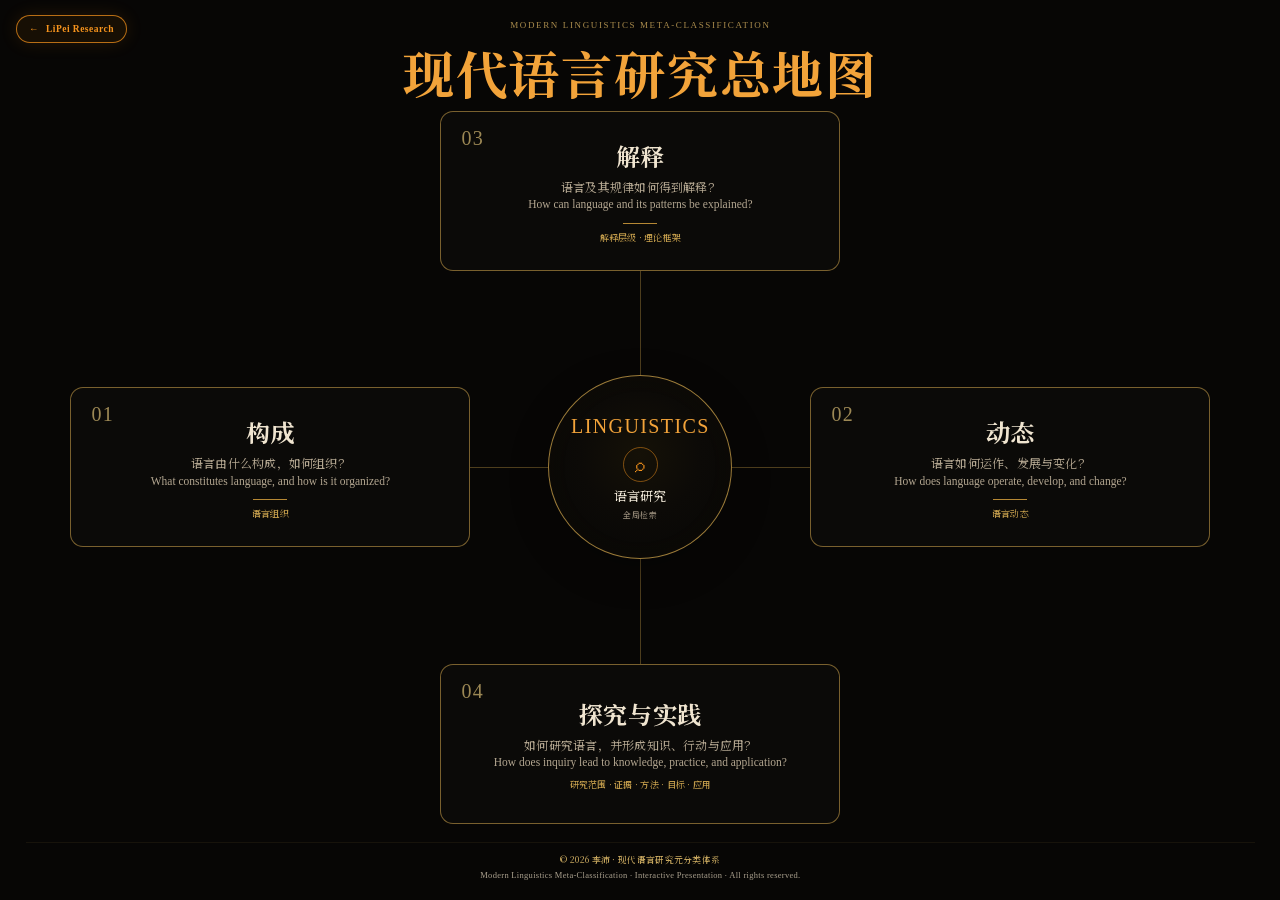
==== linguistics-map.html @ b853853d "Restore AI fields to their proper map hierarchy" ====
<!doctype html>
<html lang="zh-CN">
<head>
<meta charset="utf-8">
<meta name="viewport" content="width=device-width,initial-scale=1">
<meta name="author" content="李沛">
<meta name="copyright" content="© 2026 李沛. All rights reserved.">
<meta name="description" content="现代语言研究总地图：从构成、动态、解释、探究与实践四个入口进入语言研究。© 2026 李沛。">
<title>现代语言研究总地图</title>
<link rel="preload" href="assets/fonts/noto-serif-sc-site-v4.woff2?v=20260818-5" as="font" type="font/woff2" crossorigin>
<style>
@font-face{font-family:"LiPei Serif SC";src:url("assets/fonts/noto-serif-sc-site-v4.woff2?v=20260818-5") format("woff2");font-weight:100 900;font-style:normal;font-display:block}
:root{--bg:#050505;--panel:#0a0a0a;--panel2:#10100f;--gold:#d8aa4f;--gold2:#8d6424;--gold3:#f3d27a;--orange:#f7941d;--orange-soft:#f2a33a;--text:#f4ecdc;--muted:#aaa08e;--line:rgba(216,170,79,.42);--line2:rgba(216,170,79,.14);--red:#a65146;--font-map-title:"LiPei Serif SC","Noto Serif SC","Source Han Serif SC","Songti SC","STSong","SimSun",serif;--font-map-body:"LiPei Serif SC","Noto Serif SC","Source Han Serif SC","Songti SC","STSong","SimSun",serif;--font-map-en:Georgia,"Times New Roman",serif}
*{box-sizing:border-box} html,body{margin:0;height:100%;background:var(--bg);color:var(--text);font-family:"LiPei Serif SC","Noto Serif SC","Source Han Serif SC","Songti SC","STSong","SimSun",serif;font-synthesis:none;-webkit-font-smoothing:antialiased;text-rendering:optimizeLegibility} button,input{font:inherit}
body{background:radial-gradient(circle at 50% 12%,rgba(216,170,79,.08),transparent 28%),linear-gradient(180deg,#030303,#070707 50%,#020202);overflow:hidden}
.siteBack{position:fixed;left:16px;top:15px;z-index:170;display:inline-flex;align-items:center;gap:7px;padding:8px 12px;border:1px solid rgba(247,148,29,.72);border-radius:999px;background:rgba(25,16,5,.94);backdrop-filter:blur(9px);color:var(--orange);font-family:Georgia,"Times New Roman",serif;font-size:9.5px;font-weight:600;letter-spacing:.05em;text-decoration:none;box-shadow:0 0 18px rgba(247,148,29,.12);transition:.18s}
.siteBack:hover,.siteBack:focus-visible{color:var(--gold3);border-color:var(--gold3);outline:none}
.app{height:100vh;display:grid;grid-template-rows:auto 1fr auto}
header{padding:14px 18px 10px;border-bottom:1px solid var(--line2);background:rgba(7,6,5,.94);backdrop-filter:blur(10px);z-index:20;display:flex;align-items:end;justify-content:space-between;gap:16px}
.brand .eyebrow{font-size:9px;letter-spacing:.16em;color:var(--gold);text-transform:uppercase}.brand h1{margin:4px 0 0;font-family:Georgia,"Noto Serif SC",serif;color:var(--gold3);font-size:clamp(22px,2.6vw,40px);font-weight:600}.brand .sub{font-family:Georgia,serif;color:var(--muted);font-size:11px;margin-top:3px;max-width:900px}
.tools{display:flex;gap:6px;align-items:center;flex-wrap:wrap;justify-content:flex-end}.tool{border:1px solid var(--line);background:transparent;color:var(--muted);border-radius:999px;padding:7px 10px;font-size:11px;cursor:pointer}.tool:hover,.tool.active{border-color:var(--gold3);color:var(--text);background:rgba(212,168,77,.08)}.zoomread{font-size:10px;color:var(--muted);min-width:40px;text-align:center}
.viewport{position:relative;overflow:auto;overscroll-behavior:contain;scrollbar-color:rgba(212,168,77,.34) rgba(255,255,255,.02);scrollbar-width:thin}.viewport::-webkit-scrollbar{height:10px;width:10px}.viewport::-webkit-scrollbar-thumb{background:rgba(212,168,77,.30);border-radius:999px}.viewport::-webkit-scrollbar-track{background:rgba(255,255,255,.02)}
.canvas{min-width:max-content;min-height:100%;padding:22px 28px 36px;display:flex;align-items:flex-start;gap:26px;transform-origin:0 0;transition:transform .2s ease;position:relative}.canvas:before{content:"";position:absolute;left:0;right:0;top:50%;height:1px;background:linear-gradient(90deg,transparent,rgba(212,168,77,.08),transparent);pointer-events:none}
.columnWrap{position:relative;display:flex;align-items:center}.connector{width:26px;height:2px;background:linear-gradient(90deg,var(--gold3),rgba(212,168,77,.18));box-shadow:0 0 13px rgba(212,168,77,.20);position:absolute;left:-26px;top:50%;transform:translateY(-50%)}.connector:after{content:"";position:absolute;right:-1px;top:50%;transform:translateY(-50%);width:0;height:0;border-left:7px solid var(--gold3);border-top:5px solid transparent;border-bottom:5px solid transparent}
.column{width:320px;min-height:590px;border:1px solid var(--line);border-radius:21px;background:linear-gradient(180deg,rgba(18,15,10,.98),rgba(9,8,6,.98));box-shadow:0 0 0 1px rgba(212,168,77,.08),0 18px 48px rgba(0,0,0,.34),0 0 32px rgba(212,168,77,.06);overflow:hidden;position:relative;flex:0 0 auto}.column.current{border-color:rgba(240,208,129,.65);box-shadow:0 0 0 1px rgba(240,208,129,.15),0 0 34px rgba(212,168,77,.12),0 18px 48px rgba(0,0,0,.34)}
.colHead{text-align:center;padding:17px 16px 11px;border-bottom:1px solid var(--line2)}.path{font-size:8px;letter-spacing:.12em;color:var(--gold);text-transform:uppercase}.colHead h2{margin:5px 0 2px;font-family:Georgia,"Noto Serif SC",serif;font-size:20px;color:var(--gold3)}.colHead .en{font-family:Georgia,serif;font-size:11px;color:#dfc791}.colBody{padding:10px 13px 15px}
.item{width:100%;appearance:none;display:flex;align-items:center;gap:11px;margin:8px 0;padding:11px 12px;border-radius:13px;border:1px solid rgba(212,168,77,.29);background:rgba(9,8,6,.82);color:var(--text);text-align:left;cursor:pointer;transition:.16s ease;position:relative}.item:hover{border-color:var(--gold);transform:translateX(2px);box-shadow:0 0 18px rgba(212,168,77,.11)}.item.active{border-color:var(--gold3);background:linear-gradient(180deg,rgba(69,52,20,.65),rgba(31,24,10,.88));box-shadow:0 0 0 1px rgba(240,208,129,.14),0 0 25px rgba(212,168,77,.18)}.item.cross{border-style:dashed;border-color:rgba(166,81,70,.62)}.item.cross .icon{border-color:rgba(166,81,70,.72);color:#d8948a}.item.boundary{border-style:dotted}
.icon{width:24px;height:24px;min-width:24px;border:1px solid rgba(212,168,77,.45);border-radius:8px;display:flex;align-items:center;justify-content:center;color:var(--gold3);font-size:12px}.zh{font-size:14px;font-weight:700;line-height:1.25}.en{font-family:Georgia,serif;font-size:10px;color:var(--muted);margin-top:2px}.arrow{margin-left:auto;color:var(--gold3);font-size:19px}.leaf .arrow{font-size:13px;opacity:.75}.badge{position:absolute;right:34px;top:8px;font-size:6px;letter-spacing:.1em;text-transform:uppercase;color:#d8948a}
.colNote{margin:8px 2px 0;border-top:1px dotted rgba(212,168,77,.18);padding-top:9px;font-size:9px;line-height:1.55;color:var(--muted)}.depth{position:absolute;right:12px;top:12px;width:25px;height:25px;border-radius:50%;border:1px solid var(--line);display:flex;align-items:center;justify-content:center;color:var(--gold3);font-family:Georgia,serif;font-size:12px}
.terminal{width:455px;min-height:590px;border:1px solid rgba(240,208,129,.70);border-radius:21px;background:linear-gradient(180deg,rgba(31,24,11,.96),rgba(12,10,7,.99));box-shadow:0 0 0 1px rgba(240,208,129,.14),0 0 38px rgba(212,168,77,.12),0 20px 52px rgba(0,0,0,.38);overflow:hidden;position:relative;flex:0 0 auto}.termHead{padding:18px 19px 13px;border-bottom:1px solid var(--line2)}.termKind{font-size:8px;letter-spacing:.15em;color:var(--gold);text-transform:uppercase}.termHead h2{font-family:Georgia,"Noto Serif SC",serif;color:var(--gold3);font-size:25px;margin:6px 0 2px}.termHead .en{font-size:12px}.termPath{margin-top:10px;border-left:2px solid var(--red);padding:6px 9px;color:var(--muted);font-size:9px;line-height:1.5;background:rgba(255,255,255,.012)}.termBody{padding:14px 18px 18px}.summary{font-family:Georgia,"Noto Serif SC",serif;color:#f3e7cf;font-size:15px;line-height:1.65;margin:0 0 13px}.termBox{border-top:1px solid var(--line2);padding-top:8px;margin-top:9px}.termBox b{display:block;color:var(--gold3);font-size:10px;margin-bottom:5px}.termBox p{margin:0;color:#ded4c1;font-size:11px;line-height:1.62}.termTheory{border:1px solid rgba(212,168,77,.17);border-radius:12px;padding:10px 11px;background:rgba(212,168,77,.035);margin-top:9px}.termTheory b{color:var(--gold3);display:block;font-size:10px;margin-bottom:5px}.termTheory p{margin:0;color:#e5dbc6;font-size:11px;line-height:1.65}.termTags{display:flex;gap:6px;flex-wrap:wrap;margin-top:12px}.termTag{border:1px solid var(--line2);border-radius:999px;padding:5px 8px;color:var(--muted);font-size:8px}.closeTerm{position:absolute;right:12px;top:12px;width:28px;height:28px;border-radius:50%;border:1px solid var(--line);background:transparent;color:var(--gold3);cursor:pointer}
footer{border-top:1px solid var(--line2);background:rgba(7,6,5,.96);z-index:20}.facetRow{padding:8px 12px 6px;display:flex;align-items:center;gap:8px;overflow:auto}.facet{min-width:118px;height:58px;border:1px solid var(--line2);border-radius:12px;background:rgba(12,10,7,.8);padding:7px 9px;display:flex;gap:7px;align-items:flex-start;color:var(--text);cursor:pointer}.facet:hover{border-color:var(--gold)}.facet.active{border-color:var(--gold3);background:rgba(68,52,20,.42);box-shadow:0 0 20px rgba(212,168,77,.12)}.facet .n{font-family:Georgia,serif;color:var(--gold3);font-size:18px}.facet .t{font-size:9.5px;line-height:1.28;color:var(--text)}.copyright{border-top:1px solid rgba(212,168,77,.08);padding:5px 14px 7px;display:flex;justify-content:space-between;gap:14px;align-items:center;color:#7f7564;font-size:8.5px;letter-spacing:.03em}.copyright strong{color:#a99469;font-weight:500}.copyright .framework{font-family:Georgia,serif}
@media(max-width:700px){header{align-items:flex-start;flex-direction:column}.copyright{align-items:flex-start;flex-direction:column}.canvas{padding:14px 14px 28px;gap:18px}.column{width:280px;min-height:540px}.terminal{width:350px;min-height:540px}.connector{width:18px;left:-18px}}

/* ===== First-principles landing · clean academic entrance ===== */
.entry{
 position:fixed;inset:0;z-index:80;
 background:#070605;color:var(--text);overflow:auto;
}
.entry.hidden{display:none}
.entryInner{
 min-height:100vh;display:grid;
 grid-template-rows:auto minmax(500px,1fr) auto auto;
 padding:20px 26px 14px;
}
.entryTop{text-align:center;position:relative;z-index:2}
.entryKicker{
 font-family:Georgia,"Times New Roman",serif;
 color:#a98b4c;font-size:9px;letter-spacing:.18em;text-transform:uppercase
}
.entryTitle{
 margin:5px 0 0;
 font-family:var(--font-map-title);
 color:var(--orange-soft);
 font-size:clamp(30px,4vw,58px);
 font-weight:700;letter-spacing:.035em
}
.entrySubtitle{
 margin-top:3px;color:#9f927d;
 font-family:Georgia,"Times New Roman",serif;
 font-size:10.5px;letter-spacing:.035em
}

/* Main first-principles stage */
.entryStage{
 width:min(1250px,95vw);
 min-height:540px;
 margin:2px auto 8px;
 position:relative;
}
.entryCenter{
 position:absolute;left:50%;top:50%;transform:translate(-50%,-50%);
 width:220px;height:220px;border-radius:50%;
 display:flex;flex-direction:column;align-items:center;justify-content:center;
 border:1.5px solid #c79a3c;
 outline:1px solid rgba(199,154,60,.55);
 outline-offset:8px;
 background:#090806;
 box-shadow:none;
 z-index:3;
 cursor:pointer;
}
.entryCenter:hover,.entryCenter:focus-visible{border-color:var(--orange);box-shadow:0 0 28px rgba(247,148,29,.12);outline:none}
.centerSearchIcon{display:grid;place-items:center;width:35px;height:35px;margin:9px 0 2px;border:1px solid rgba(247,148,29,.48);border-radius:50%;color:var(--orange);font-family:Georgia,"Times New Roman",serif;font-size:19px;line-height:1;transition:.2s}
.entryCenter:hover .centerSearchIcon,.entryCenter:focus-visible .centerSearchIcon{border-color:var(--orange);background:rgba(247,148,29,.07);transform:scale(1.05)}
.centerSearchHint{margin-top:4px;color:#8f8473;font-size:8px;letter-spacing:.08em}
.entryCenter .big{
 font-family:Georgia,"Times New Roman",serif;
 color:var(--gold3);font-size:27px;letter-spacing:.055em
}
.entryCenter .small{
 margin-top:8px;
 color:#d6c7a7;
 font-family:var(--font-map-title);
 font-size:17px
}
/* explicitly suppress old decorative center dot if inherited */
.entryCenter .dot{display:none}

/* Only meaningful directional connectors */
.entryArrow{
 position:absolute;z-index:1;background:#c79a3c;opacity:.9;
}
.entryArrow.h{height:1px}
.entryArrow.v{width:1px}
.entryArrow.left{
 top:50%;left:calc(50% - 298px);width:180px
}
.entryArrow.right{
 top:50%;left:calc(50% + 118px);width:180px
}
.entryArrow.top{
 left:50%;top:calc(50% - 198px);height:80px
}
.entryArrow.bottom{
 left:50%;top:calc(50% + 118px);height:80px
}
.entryArrow.left:before{
 content:"";position:absolute;left:-1px;top:50%;transform:translate(-100%,-50%);
 border-right:8px solid #c79a3c;border-top:5px solid transparent;border-bottom:5px solid transparent
}
.entryArrow.right:after{
 content:"";position:absolute;right:-1px;top:50%;transform:translate(100%,-50%);
 border-left:8px solid #c79a3c;border-top:5px solid transparent;border-bottom:5px solid transparent
}
.entryArrow.top:before{
 content:"";position:absolute;top:-1px;left:50%;transform:translate(-50%,-100%);
 border-bottom:8px solid #c79a3c;border-left:5px solid transparent;border-right:5px solid transparent
}
.entryArrow.bottom:after{
 content:"";position:absolute;bottom:-1px;left:50%;transform:translate(-50%,100%);
 border-top:8px solid #c79a3c;border-left:5px solid transparent;border-right:5px solid transparent
}

.principle{
 position:absolute;
 width:340px;min-height:130px;padding:17px 20px 15px;
 border:1px solid rgba(212,168,77,.55);border-radius:13px;
 background:#0b0a08;color:var(--text);
 text-align:center;cursor:pointer;
 box-shadow:none;transition:.16s ease;z-index:4;
}
.principle:hover{
 border-color:var(--gold3);
 background:#100d08;
 transform:translateY(-2px);
}
.principle .num{
 display:inline-flex;align-items:center;justify-content:center;
 width:36px;height:36px;border-radius:50%;
 border:1px solid #c79a3c;
 color:var(--gold3);font-family:Georgia,serif;font-size:20px;
 margin-right:8px;vertical-align:middle
}
.principle .q{
 font-family:var(--font-map-title);
 color:#f0e5d0;font-size:21px;font-weight:700;vertical-align:middle
}
.principle .qe{
 display:block;margin:5px 0 0;
 color:#b3a690;font-family:Georgia,serif;font-size:11.5px
}
.principle .sep{
 display:block;width:34px;height:1px;background:#b68834;
 margin:10px auto 8px
}
.principle .maps{
 display:block;margin:0;color:#c09a4a;
 font-size:9px;letter-spacing:.025em
}
.p1{left:0;top:50%;transform:translateY(-50%)}
.p1:hover{transform:translateY(calc(-50% - 2px))}
.p2{right:0;top:50%;transform:translateY(-50%)}
.p2:hover{transform:translateY(calc(-50% - 2px))}
.p3{left:50%;top:0;transform:translateX(-50%)}
.p3:hover{transform:translate(-50%,-2px)}
.p4{
 left:50%;bottom:0;transform:translateX(-50%);
 width:500px;min-height:125px
}
.p4:hover{transform:translate(-50%,-2px)}

/* old decorative elements are intentionally removed */
.entryOrbit,.entryLine{display:none!important}

/* chooser remains inside the same visual system */
.principleChooser{
 position:absolute;z-index:20;width:350px;padding:10px;
 border:1px solid rgba(240,208,129,.62);border-radius:12px;
 background:#0b0a08;
 box-shadow:0 16px 36px rgba(0,0,0,.42);
 display:none
}
.principleChooser.show{display:block}
.principleChooser h4{
 margin:2px 5px 9px;color:var(--gold3);font-size:12px;font-weight:600
}
.chooserBtn{
 width:100%;border:1px solid rgba(212,168,77,.24);
 background:#090806;color:var(--text);
 border-radius:9px;padding:9px 10px;margin:5px 0;text-align:left;cursor:pointer
}
.chooserBtn:hover{border-color:var(--gold3);background:#100d08}
.chooserBtn span{color:#dfbd71;margin-right:7px}
.chooserBtn small{color:#9d917c}

/* Nine-facet direct academic navigation */
.entryFacetsWrap{
 width:min(1500px,98vw);margin:0 auto;
 border-top:1px solid rgba(212,168,77,.38);
 padding-top:9px
}
.entryFacetsTitle{
 text-align:center;color:#c9a85e;
 font-family:var(--font-map-title);
 font-size:15px;letter-spacing:.16em;margin-bottom:8px
}
.entryFacets{
 display:grid;grid-template-columns:repeat(9,minmax(100px,1fr));gap:6px
}
.entryFacet{
 min-height:77px;
 border:1px solid rgba(212,168,77,.29);border-radius:9px;
 background:#0a0907;color:var(--text);cursor:pointer;padding:9px 8px;
 display:flex;gap:7px;align-items:flex-start;text-align:left
}
.entryFacet:hover{border-color:var(--gold3);background:#100d08}
.entryFacet .n{
 width:24px;height:24px;min-width:24px;border-radius:50%;
 border:1px solid #b58c3c;
 display:flex;align-items:center;justify-content:center;
 font-family:Georgia,serif;color:var(--gold3);font-size:13px
}
.entryFacet .t{font-size:9.5px;line-height:1.35}
.entryCopyright{
 width:min(1500px,98vw);margin:10px auto 0;padding-top:8px;
 border-top:1px solid rgba(212,168,77,.08);
 text-align:center;color:#8f8063;font-size:8.5px;letter-spacing:.035em
}
.entryCopyright strong{color:#c6a65e;font-weight:500}
.entryCopyright .en{margin-left:8px;font-size:8.5px}
.backOverview{display:none}
body.inFacet .backOverview{display:inline-block}

/* ===== Scholarly apparatus & retrieval layer ===== */
.entryActions{display:flex;justify-content:center;gap:8px;margin-top:10px;flex-wrap:wrap}
.metaBtn,.searchBtn{border:1px solid var(--line);background:rgba(212,168,77,.035);color:#d9c69e;border-radius:999px;padding:8px 13px;font-size:11px;cursor:pointer}
.metaBtn:hover,.searchBtn:hover{border-color:var(--gold3);color:var(--text)}
.overlay{position:fixed;inset:0;z-index:120;background:rgba(3,3,2,.82);backdrop-filter:blur(9px);display:none;align-items:center;justify-content:center;padding:22px}
.overlay.show{display:flex}.dialog{width:min(900px,96vw);max-height:88vh;overflow:auto;border:1px solid rgba(240,208,129,.55);border-radius:20px;background:#0c0a07;box-shadow:0 24px 80px #000;padding:22px;position:relative}
.dialog h2{margin:0 40px 5px 0;color:var(--gold3);font-family:var(--font-map-title);font-size:25px}.dialogLead{color:var(--muted);font-family:var(--font-map-body);font-size:12px;line-height:1.7;margin:0 0 16px}.dialogClose{position:absolute;right:15px;top:15px;width:32px;height:32px;border-radius:50%;border:1px solid var(--line);background:transparent;color:var(--gold3);cursor:pointer}
.axioms{display:grid;grid-template-columns:repeat(2,minmax(0,1fr));gap:9px}.axiom{border:1px solid var(--line2);border-radius:13px;padding:12px;background:rgba(212,168,77,.025)}.axiom b{display:block;color:var(--gold3);font-size:11px;margin-bottom:5px}.axiom p{margin:0;color:#d8cdb8;font-size:11px;line-height:1.62}
.examplePath{margin-top:13px;border-left:2px solid var(--red);padding:10px 12px;background:rgba(166,81,70,.05);color:#d9cfbd;font-size:11px;line-height:1.7}.examplePath strong{color:#e7b0a8}
.searchInput{width:100%;border:1px solid var(--line);border-radius:12px;background:#070605;color:var(--text);padding:12px 14px;font-size:14px;outline:none}.searchInput:focus{border-color:var(--gold3)}
.searchMeta{color:var(--muted);font-size:10px;margin:9px 2px}.searchResults{display:grid;gap:7px}.searchResult{width:100%;border:1px solid var(--line2);border-radius:12px;background:rgba(255,255,255,.015);color:var(--text);padding:10px 12px;text-align:left;cursor:pointer}.searchResult:hover,.searchResult:focus{border-color:var(--gold)}.searchResult b{display:block;color:var(--gold3);font-size:13px}.searchResult span{display:block;color:var(--muted);font-size:10px;margin-top:3px}.emptyState{padding:24px;text-align:center;color:var(--muted);font-size:12px}
.statusLine{display:flex;gap:7px;align-items:center;margin:4px 0 12px}.statusPill{border:1px solid rgba(212,168,77,.25);border-radius:999px;padding:4px 7px;color:#bbaa89;font-size:8px}.statusPill.draft{border-style:dashed;color:#d8948a}.termActions{display:flex;gap:6px;flex-wrap:wrap;margin-top:12px}.termAction{border:1px solid var(--line);border-radius:999px;background:transparent;color:var(--muted);padding:6px 9px;font-size:9px;cursor:pointer}.termAction:hover{color:var(--text);border-color:var(--gold3)}
.liveNote{position:fixed;right:16px;bottom:88px;z-index:150;border:1px solid var(--line);border-radius:10px;background:#151109;color:var(--text);padding:9px 12px;font-size:10px;opacity:0;transform:translateY(8px);pointer-events:none;transition:.2s}.liveNote.show{opacity:1;transform:none}
button:focus-visible,input:focus-visible{outline:2px solid var(--gold3);outline-offset:2px}

/* ===== Centered vertical exploration ===== */
.canvas{min-width:0;width:100%;min-height:100%;padding:30px 20px 84px;display:flex;flex-direction:column;align-items:center;gap:38px;transform-origin:50% 0}
.canvas:before{left:50%;right:auto;top:0;bottom:0;width:1px;height:auto;background:linear-gradient(180deg,transparent,rgba(212,168,77,.10) 8%,rgba(212,168,77,.10) 92%,transparent)}
.columnWrap{width:min(720px,calc(100vw - 56px));display:flex;flex-direction:column;align-items:center;animation:revealDown .24s ease both}
.connector{width:2px;height:38px;left:50%;top:-38px;transform:translateX(-50%);background:linear-gradient(180deg,rgba(212,168,77,.18),var(--gold3))}
.connector:after{right:auto;left:50%;top:auto;bottom:-1px;transform:translateX(-50%);border-left:5px solid transparent;border-right:5px solid transparent;border-top:7px solid var(--gold3);border-bottom:0}
.column,.terminal{width:100%;min-height:0;flex:none}
.colBody{display:grid;grid-template-columns:repeat(2,minmax(0,1fr));gap:8px 10px;padding:13px 15px 17px}
.item{margin:0;min-height:57px}.item:hover{transform:translateY(-1px)}
.colNote{grid-column:1/-1}.terminal{max-width:720px}
@keyframes revealDown{from{opacity:0;transform:translateY(-9px)}to{opacity:1;transform:none}}

/* Optical centering for the four first-principles numerals */
.principle .num{display:inline-grid;place-items:center;line-height:1;vertical-align:middle;padding:0 0 1px;font-variant-numeric:lining-nums tabular-nums}
.principle .qe{font-family:var(--font-map-body);line-height:1.45}

/* ===== In-place first-principles mind map ===== */
.entryStage{transition:min-height .3s ease}
.entryStage.exploring{min-height:680px}
.entryStage.exploring .entryCenter{opacity:.12;filter:grayscale(.5);transition:.25s}
.entryStage.exploring .entryArrow{opacity:.10;transition:.25s}
.entryStage.exploring .principle{opacity:.12;filter:saturate(.35);pointer-events:none;transition:left .35s ease,right .35s ease,top .35s ease,bottom .35s ease,opacity .25s ease,filter .25s ease}
.entryStage.exploring .principle.mmActive{opacity:1;filter:none;pointer-events:auto;z-index:24;box-shadow:0 0 0 1px rgba(240,208,129,.14),0 16px 42px rgba(0,0,0,.42)}
.entryStage.explore-1 .p1{left:62%;top:50%}
.entryStage.explore-2 .p2{right:62%;top:50%}
.entryStage.explore-3 .p3{top:0}
.entryStage.explore-4 .p4{bottom:0}
.entryMindmap{position:absolute;inset:0;z-index:18;pointer-events:none;display:none}
.entryStage.exploring .entryMindmap{display:flex;gap:32px;align-items:flex-start;pointer-events:none}
.entryStage.explore-1 .entryMindmap{right:calc(38% + 360px);left:auto;top:50%;bottom:auto;transform:translateY(-50%);flex-direction:row-reverse;justify-content:flex-start}
.entryStage.explore-2 .entryMindmap{left:calc(38% + 360px);right:auto;top:50%;bottom:auto;transform:translateY(-50%);flex-direction:row;justify-content:flex-start}
.entryStage.explore-3 .entryMindmap{left:calc(50% - 145px);right:auto;top:158px;bottom:auto;flex-direction:row}
.entryStage.explore-4 .entryMindmap{left:calc(50% - 145px);right:auto;top:auto;bottom:148px;flex-direction:row}
.mmLevel{width:290px;max-height:510px;overflow:auto;flex:0 0 290px;border:1px solid rgba(212,168,77,.48);border-radius:16px;background:linear-gradient(180deg,rgba(18,15,10,.99),rgba(8,7,5,.99));box-shadow:0 18px 45px rgba(0,0,0,.42);padding:10px;pointer-events:auto;position:relative;animation:mmGrow .22s ease both}
.mmLevel:before{content:"";position:absolute;top:50%;width:33px;height:1px;background:var(--gold2)}
.entryStage.explore-1 .mmLevel:before{right:-33px}.entryStage:not(.explore-1) .mmLevel:before{left:-33px}.mmLevel:first-child:before{display:none}
.mmHead{text-align:center;padding:4px 30px 9px;border-bottom:1px solid var(--line2);margin-bottom:8px}.mmHead b{display:block;color:var(--gold3);font-family:Georgia,"Noto Serif SC","Songti SC",serif;font-size:16px}.mmHead span{display:block;color:var(--muted);font-family:Georgia,serif;font-size:9px;margin-top:2px}
.mmNode{width:100%;display:flex;align-items:center;gap:9px;border:1px solid rgba(212,168,77,.23);border-radius:11px;background:rgba(8,7,5,.82);color:var(--text);padding:9px 10px;margin:7px 0;text-align:left;cursor:pointer;font-family:var(--font-map-body)}.mmNode:hover,.mmNode.active{border-color:var(--gold3);background:rgba(68,52,20,.45)}.mmNode .mi{width:22px;height:22px;flex:0 0 22px;border:1px solid var(--line);border-radius:7px;display:grid;place-items:center;color:var(--gold3);font-size:11px}.mmNode b{display:block;font-size:12px}.mmNode small{display:block;color:var(--muted);font-family:Georgia,serif;font-size:8.5px;margin-top:2px}.mmNode .ma{margin-left:auto;color:var(--gold3)}
.mmTerminal{width:330px;flex-basis:330px;padding:15px}.mmTerminal h3{margin:3px 26px 3px 0;color:var(--gold3);font-family:Georgia,"Noto Serif SC","Songti SC",serif;font-size:20px}.mmTerminal .mmen{color:var(--muted);font-family:Georgia,serif;font-size:10px}.mmTerminal p{color:#ddd2bf;font-size:10.5px;line-height:1.68}.mmClose{position:absolute;right:9px;top:9px;border:1px solid var(--line);border-radius:50%;width:25px;height:25px;background:transparent;color:var(--gold3);cursor:pointer}.mmExit{position:absolute;right:8px;top:8px;z-index:40;border:1px solid var(--line);border-radius:999px;background:#0b0a08;color:var(--muted);padding:7px 10px;font-size:9px;pointer-events:auto;cursor:pointer}.mmExit:hover{color:var(--text);border-color:var(--gold3)}
@keyframes mmGrow{from{opacity:0;transform:scale(.97)}to{opacity:1;transform:none}}

/* ===== Focus map v2: fixed anchors, compact depth window ===== */
:root{--font-map-title:"LiPei Serif SC","Noto Serif SC","Source Han Serif SC","Songti SC",Georgia,serif;--font-map-body:"LiPei Serif SC","Noto Serif SC","Source Han Serif SC","Songti SC",serif;--font-map-en:Georgia,"Times New Roman",serif}
.entryStage{width:min(1700px,96vw)}
.entryStage .p1,.entryStage.explore-1 .p1{left:calc(50% - 450px);right:auto;top:50%;bottom:auto;transform:translateY(-50%)}
.entryStage .p2,.entryStage.explore-2 .p2{right:calc(50% - 450px);left:auto;top:50%;bottom:auto;transform:translateY(-50%)}
.entryStage .p3,.entryStage.explore-3 .p3{left:50%;right:auto;top:0;bottom:auto;transform:translateX(-50%)}
.entryStage .p4,.entryStage.explore-4 .p4{left:50%;right:auto;bottom:0;top:auto;transform:translateX(-50%)}
.entryStage .p1:hover{transform:translateY(calc(-50% - 2px))}.entryStage .p2:hover{transform:translateY(calc(-50% - 2px))}.entryStage .p3:hover,.entryStage .p4:hover{transform:translate(-50%,-2px)}
.entryStage.exploring .principle.mmActive{transform:inherit}
.entryStage.exploring .p1.mmActive,.entryStage.exploring .p2.mmActive{transform:translateY(-50%)}.entryStage.exploring .p3.mmActive,.entryStage.exploring .p4.mmActive{transform:translateX(-50%)}
.entryStage.explore-1 .entryMindmap{right:calc(50% + 470px);left:auto;top:50%;bottom:auto;transform:translateY(-50%);flex-direction:row-reverse}
.entryStage.explore-2 .entryMindmap{left:calc(50% + 470px);right:auto;top:50%;bottom:auto;transform:translateY(-50%);flex-direction:row}
.entryStage.explore-3 .entryMindmap{left:calc(50% - 105px);right:auto;top:150px;bottom:auto;transform:none;flex-direction:row}
.entryStage.explore-4 .entryMindmap{left:calc(50% - 105px);right:auto;bottom:146px;top:auto;transform:none;flex-direction:row}
.entryStage.exploring .entryMindmap{gap:18px}
.mmLevel{width:210px;flex:0 0 210px;max-height:430px;padding:8px;border-radius:13px;overflow:auto;scrollbar-width:thin}
.mmHead{padding:3px 22px 7px;margin-bottom:5px}.mmHead b{font-family:var(--font-map-title);font-size:14px}.mmHead span{font-family:var(--font-map-en);font-size:8px}
.mmNode{min-height:45px;margin:5px 0;padding:7px 8px;font-family:var(--font-map-body)}.mmNode .mi{width:20px;height:20px;flex-basis:20px}.mmNode b{font-family:var(--font-map-title);font-size:11px}.mmNode small{font-family:var(--font-map-en);font-size:7.5px}.mmNode:not(.active){opacity:.88}.mmNode.active{opacity:1}
.mmTrail{position:fixed;left:50%;top:78px;transform:translateX(-50%);z-index:125;display:flex;align-items:center;gap:5px;max-width:86vw;overflow:auto;padding:6px 9px;border:1px solid var(--line2);border-radius:999px;background:rgba(7,6,5,.92);pointer-events:auto;white-space:nowrap}.mmTrail button{border:0;background:transparent;color:#bbaa89;font-family:var(--font-map-title);font-size:9px;cursor:pointer}.mmTrail button:last-of-type{color:var(--gold3)}.mmTrail span{color:var(--gold2);font-size:9px}
.mmExit{position:fixed;right:18px;top:18px;z-index:126;font-family:var(--font-map-body)}
.mmDrawer{position:fixed;z-index:140;right:18px;top:72px;bottom:18px;width:min(430px,calc(100vw - 36px));overflow:auto;border:1px solid rgba(240,208,129,.64);border-radius:18px;background:linear-gradient(180deg,#181208,#090806);box-shadow:0 24px 80px rgba(0,0,0,.68);padding:21px;animation:drawerIn .22s ease both}.mmDrawerClose{position:absolute;right:13px;top:13px;width:29px;height:29px;border-radius:50%;border:1px solid var(--line);background:transparent;color:var(--gold3);cursor:pointer}.mmDrawerKind{color:var(--gold);font-family:var(--font-map-en);font-size:8px;letter-spacing:.14em}.mmDrawer h3{margin:7px 35px 2px 0;color:var(--gold3);font-family:var(--font-map-title);font-size:25px}.mmDrawer .mmen{color:var(--muted);font-family:var(--font-map-en);font-size:10px}.mmDrawer p{color:#dcd1bd;font-family:var(--font-map-body);font-size:11px;line-height:1.72}.mmDrawer .mmSummary{font-family:var(--font-map-title);font-size:14px;color:#f0e5d0}.mmDrawer section{border-top:1px solid var(--line2);padding-top:9px;margin-top:10px}.mmDrawer section>b{color:var(--gold3);font-family:var(--font-map-body);font-size:10px}
@keyframes drawerIn{from{opacity:0;transform:translateX(16px)}to{opacity:1;transform:none}}
.entryFacetsWrap,footer,.termTags{display:none!important}.app{grid-template-rows:auto 1fr}
.principle .q,.mmHead b,.mmNode b{font-family:var(--font-map-title)}.principle .qe{font-family:var(--font-map-title)}
.principle .q{font-family:var(--font-map-title)!important;font-weight:700!important}
.mmTrail,.mmExit{display:none!important}
.mmHead{position:relative}.mmBack{position:absolute;left:1px;top:0;width:24px;height:24px;border:1px solid var(--line);border-radius:50%;background:transparent;color:var(--gold3);cursor:pointer;font-family:var(--font-map-title);font-size:17px;line-height:1}
.mmInlineDetail{width:300px;flex-basis:300px;max-height:430px;padding:16px;overflow:auto;position:relative}.mmInlineDetail h3{margin:5px 30px 2px 0;color:var(--gold3);font-family:var(--font-map-title);font-size:21px}.mmInlineDetail .mmen{color:var(--muted);font-family:var(--font-map-en);font-size:9px}.mmInlineDetail p{color:#dcd1bd;font-family:var(--font-map-body);font-size:10px;line-height:1.66}.mmInlineDetail .mmSummary{font-family:var(--font-map-title);font-size:12px;color:#f0e5d0}.mmInlineDetail section{border-top:1px solid var(--line2);padding-top:7px;margin-top:8px}.mmInlineDetail section>b{color:var(--gold3);font-family:var(--font-map-body);font-size:9px}.mmInlineDetail .mmDrawerClose{position:absolute;right:8px;top:8px;width:25px;height:25px;border-radius:50%;border:1px solid var(--line);background:transparent;color:var(--gold3);cursor:pointer}.mmInlineDetail .mmDrawerKind{color:var(--gold);font-family:var(--font-map-en);font-size:7px;letter-spacing:.12em}
/* Overlapping focus stack: covered panels retain a clickable exposed edge. */
.entryStage.exploring .entryMindmap{gap:0}
.entryMindmap>.mmLevel{transition:opacity .2s ease,filter .2s ease,transform .22s ease,box-shadow .22s ease}
.entryMindmap>.mmLevel+.mmLevel{margin-left:-142px}
.entryStage.explore-1 .entryMindmap>.mmLevel+.mmLevel{margin-left:0;margin-right:-142px}
.entryMindmap>.mmLevel.mmCovered{opacity:.38;filter:saturate(.42) brightness(.72);cursor:pointer;transform:none}
.entryMindmap>.mmLevel.mmFocused{opacity:1;filter:none;transform:none;box-shadow:0 20px 55px rgba(0,0,0,.58),0 0 0 1px rgba(240,208,129,.12)}
.entryMindmap>.mmLevel.mmCovered{animation:none!important}
/* Explicit typography roles; do not depend on per-tree font fallback. */
.mmHead b,.mmInlineDetail h3{font-family:var(--font-map-title)!important;font-weight:700!important}
.mmNode b,.mmInlineDetail section>b{font-family:var(--font-map-title)!important;font-weight:700!important}
.mmHead span,.mmNode small,.mmInlineDetail .mmen{font-family:Georgia,"Times New Roman",serif!important}
/* Complete typography coverage for the explanation/inquiry choosers. */
.principleChooser h4,.chooserBtn span{font-family:var(--font-map-title)!important;font-weight:700!important}
.chooserBtn small{font-family:Georgia,"Times New Roman",serif!important}
/* The explanation/inquiry first level is an ordinary tree level, not a special facet picker. */
.principleChooser{width:210px;padding:8px;border-radius:13px;background:linear-gradient(180deg,rgba(18,15,10,.99),rgba(8,7,5,.99))}
.principleChooser .chooserBtn.mmNode{display:flex;width:100%;min-height:45px;margin:5px 0;padding:7px 8px;border-radius:11px;font-family:var(--font-map-body);color:var(--text)}
.principleChooser .chooserBtn.mmNode>span{margin:0;color:inherit}
.principleChooser .chooserBtn.mmNode .mi{color:var(--gold3);font-family:Georgia,"Times New Roman",serif;font-size:10px;font-weight:400}
.principleChooser .chooserBtn.mmNode b{display:block;color:var(--text);font-family:var(--font-map-title)!important;font-size:11px!important;font-weight:700!important;line-height:1.25}
.principleChooser .chooserBtn.mmNode small{display:block;color:var(--muted);font-family:Georgia,"Times New Roman",serif!important;font-size:7.5px!important;font-weight:400;line-height:1.2;margin-top:2px}
.principleChooser .chooserBtn.mmNode .ma{margin-left:auto;color:var(--gold3);font-size:14px}
/* Quiet central mark: one ring, no diagrammatic crosshair. */
.entryCenter{width:184px;height:184px;border:1px solid rgba(212,168,77,.72);outline:0!important;background-color:#090806;background-image:radial-gradient(circle at 50% 43%,#151107 0%,#0c0a07 44%,#090806 72%);box-shadow:inset 0 0 30px rgba(212,168,77,.025),0 12px 38px rgba(0,0,0,.26);isolation:isolate}
.entryCenter .big{font-size:20px;letter-spacing:.07em;color:var(--orange-soft)}.entryCenter .small{margin-top:2px;font-size:13px;color:var(--ivory,#f4ecdc)}
.entryArrow{display:none!important}
.entryCopyright{position:relative;padding-left:34px;padding-right:34px}
.aboutInfo{position:absolute;right:5px;top:3px;width:22px;height:22px;display:grid;place-items:center;border:1px solid rgba(212,168,77,.34);border-radius:50%;background:transparent;color:#a99469;font-family:Georgia,"Times New Roman",serif;font-size:11px;font-style:italic;line-height:1;cursor:pointer;transition:.18s ease}
.aboutInfo:hover,.aboutInfo:focus-visible{color:var(--gold3);border-color:var(--gold3);background:rgba(212,168,77,.06)}
/* Four equal primary chapters with editorial indices. */
.entryStage{min-height:580px}
.principle.p1,.principle.p2,.principle.p3,.principle.p4{width:400px;height:160px;min-height:160px;padding:22px 24px 18px}
.entryStage .p1,.entryStage.explore-1 .p1{left:calc(50% - 570px);right:auto;top:50%;bottom:auto}
.entryStage .p2,.entryStage.explore-2 .p2{right:calc(50% - 570px);left:auto;top:50%;bottom:auto}
.entryStage .p3,.entryStage.explore-3 .p3{left:50%;right:auto;top:0;bottom:auto}
.entryStage .p4,.entryStage.explore-4 .p4{left:50%;right:auto;bottom:0;top:auto}
.principle.p1 .num,.principle.p2 .num,.principle.p3 .num,.principle.p4 .num{position:absolute;left:20px;top:16px;width:auto;height:auto;min-width:0;padding:0;border:0;border-radius:0;margin:0;color:rgba(240,208,129,.64);font-family:Georgia,"Times New Roman",serif!important;font-size:30px!important;font-weight:400!important;line-height:1!important;letter-spacing:.07em;font-variant-numeric:lining-nums tabular-nums}
.principle .q{display:inline-block;margin-top:0}
/* Straight structural connectors, without arrowheads. */
.entryArrow{display:block!important;background:rgba(212,168,77,.48);opacity:.72!important}
.entryArrow:before,.entryArrow:after{display:none!important}
.entryArrow.left{top:50%;left:calc(50% - 170px);width:170px;height:1px}
.entryArrow.right{top:50%;left:50%;width:170px;height:1px}
.entryArrow.top{left:50%;top:160px;width:1px;height:calc(50% - 160px)}
.entryArrow.bottom{left:50%;top:50%;width:1px;height:calc(50% - 160px)}
.entryCopyright{padding-left:0;padding-right:0}
.entryStage.explore-1 .entryMindmap{right:calc(50% + 590px)}
.entryStage.explore-2 .entryMindmap{left:calc(50% + 590px)}
.entryStage.explore-3 .entryMindmap{top:180px}
.entryStage.explore-4 .entryMindmap{bottom:180px}
/* Primary structure remains visually continuous while a branch is open. */
.entryStage.exploring .entryArrow{display:block!important;opacity:.72!important;background:rgba(212,168,77,.48)!important}
/* Keep the connector cross physically behind an opaque center while dimming only its label. */
.entryStage.exploring .entryCenter{opacity:1!important;filter:none!important;background-color:#090806!important;background-image:radial-gradient(circle at 50% 43%,#100d07 0%,#0b0906 48%,#090806 74%)!important;border-color:rgba(212,168,77,.12)!important;box-shadow:none!important}
.entryStage.exploring .entryCenter{pointer-events:none}
.entryStage.exploring .entryCenter .big,.entryStage.exploring .entryCenter .small,.entryStage.exploring .entryCenter .centerSearchIcon,.entryStage.exploring .entryCenter .centerSearchHint{opacity:.12;filter:grayscale(.5);transition:opacity .25s ease,filter .25s ease}
/* Keep scrolling functional without browser-native bars cutting through cards. */
.mmLevel{overflow-x:hidden!important;scrollbar-width:none!important;-ms-overflow-style:none}
.mmLevel::-webkit-scrollbar{display:none;width:0;height:0}
/* Dealing-card entrance plus the existing focus transition. */
.entryMindmap>.mmLevel{animation:mmDealRight .34s cubic-bezier(.2,.78,.24,1) backwards}
.entryStage.explore-1 .entryMindmap>.mmLevel{animation-name:mmDealLeft}
.entryStage.explore-3 .entryMindmap>.mmLevel{animation-name:mmDealDown}
.entryStage.explore-4 .entryMindmap>.mmLevel{animation-name:mmDealUp}
.principleChooser.show{animation:mmChooserIn .24s cubic-bezier(.2,.78,.24,1) both}
/* One immutable type scale for all four first-principles cards. */
.principle.p1 .q,.principle.p2 .q,.principle.p3 .q,.principle.p4 .q{font-family:var(--font-map-title)!important;font-size:24px!important;font-weight:700!important;line-height:1.2!important;letter-spacing:.025em!important;vertical-align:middle!important}
.principle.p1 .num,.principle.p2 .num,.principle.p3 .num,.principle.p4 .num{font-family:Georgia,"Times New Roman",serif!important;font-size:20px!important;font-weight:400!important;line-height:1!important}
.principle .qe{display:block!important;margin-top:7px!important;line-height:1.35!important}
.principle .qeZh{display:block;font-family:var(--font-map-title)!important;font-size:12px!important;font-weight:400!important;line-height:1.45!important;letter-spacing:.02em!important}
.principle .qeEn{display:block;margin-top:2px;font-family:Georgia,"Times New Roman",serif!important;font-size:11.5px!important;font-weight:400!important;line-height:1.35!important;letter-spacing:0!important}
.principle .maps{font-family:var(--font-map-body)!important;font-size:9px!important;font-weight:400!important;line-height:1.35!important}
@keyframes mmDealRight{from{opacity:0;transform:translateX(-24px) scale(.96)}to{opacity:1;transform:none}}
@keyframes mmDealLeft{from{opacity:0;transform:translateX(24px) scale(.96)}to{opacity:1;transform:none}}
@keyframes mmDealDown{from{opacity:0;transform:translateY(-20px) scale(.96)}to{opacity:1;transform:none}}
@keyframes mmDealUp{from{opacity:0;transform:translateY(20px) scale(.96)}to{opacity:1;transform:none}}
@keyframes mmChooserIn{from{opacity:0;transform:translateY(9px) scale(.98)}to{opacity:1;transform:none}}
@media(prefers-reduced-motion:reduce){.entryMindmap>.mmLevel,.principleChooser.show{animation:none!important;transition:none!important}}

@media(max-width:1050px){
 .entryStage{min-height:650px}
 .principle{width:300px}
 .p4{width:460px}
 .entryArrow.left{left:calc(50% - 258px);width:140px}
 .entryArrow.right{left:calc(50% + 118px);width:140px}
 .entryFacets{grid-template-columns:repeat(3,1fr)}
}
@media(max-width:720px){
 html,body{width:100%;max-width:100%;overflow-x:hidden!important;overscroll-behavior-x:none;touch-action:pan-y}
 .entry{width:100%;max-width:100vw;overflow-x:hidden!important;overflow-y:auto;overscroll-behavior-x:none;touch-action:pan-y}
 .siteBack{left:12px;top:10px;width:38px;height:38px;padding:0;justify-content:center;font-size:14px}.siteBack span{display:none}
 :root{--font-map-title:"LiPei Serif SC","Noto Serif SC","Source Han Serif SC","Songti SC","STSong","SimSun",serif;--font-map-body:"LiPei Serif SC","Noto Serif SC","Source Han Serif SC","Songti SC",serif;--font-map-en:Georgia,"Times New Roman",serif}
 .entryInner{width:100%;max-width:100vw;padding:14px 12px 12px;display:block;overflow-x:hidden}
 .entryTop{padding-top:42px}.entryKicker{display:none}.entryTitle{width:100%;margin-left:auto;margin-right:auto;text-align:center;font-size:27px;line-height:1.18;letter-spacing:.015em}
 .entryStage{
  min-height:auto;display:flex;flex-direction:column;gap:9px;margin:18px auto 14px
 }
 .entryCenter{
  position:relative;left:auto;top:auto;transform:none;
  width:auto;height:auto;min-width:0;margin:7px auto 13px;padding:9px 12px 5px;border:0!important;border-radius:0;background:none!important;background-image:none!important;box-shadow:none!important;outline:0!important
 }
 .entryCenter .big{order:1;max-width:none;white-space:nowrap;font-size:17px;letter-spacing:.055em}.entryCenter .small{order:2;margin-top:4px;font-family:var(--font-map-title)!important;font-size:12px;font-weight:600}.centerSearchIcon{display:none!important}.centerSearchHint{order:3;position:relative;margin-top:9px;padding:6px 11px 6px 27px;border:1px solid rgba(247,148,29,.38);border-radius:999px;background:rgba(247,148,29,.035);color:#a99573;font-family:var(--font-map-title)!important;font-size:7.5px;font-weight:500;letter-spacing:.08em}.centerSearchHint:before{content:"";position:absolute;left:11px;top:50%;width:7px;height:7px;border:1.4px solid var(--orange);border-radius:50%;transform:translateY(-62%)}.centerSearchHint:after{content:"";position:absolute;left:18px;top:54%;width:5px;height:1.3px;background:var(--orange);border-radius:2px;transform:rotate(45deg);transform-origin:left center}
 .entryArrow{display:none}
 .principle{
  position:relative!important;left:auto!important;right:auto!important;top:auto!important;bottom:auto!important;
  transform:none!important;width:100%!important;min-height:98px
 }
 .principle.p1,.principle.p2,.principle.p3,.principle.p4{height:auto;min-height:96px;padding:15px 16px 13px;background:linear-gradient(180deg,rgba(17,14,9,.98),rgba(8,7,5,.99));border-color:rgba(216,170,79,.46);box-shadow:inset 0 0 22px rgba(216,170,79,.025),0 8px 22px rgba(0,0,0,.26)}
 .principle.p1 .q,.principle.p2 .q,.principle.p3 .q,.principle.p4 .q{font-family:var(--font-map-title)!important;font-size:19px!important;line-height:1.2!important}
 .principle.p1 .num,.principle.p2 .num,.principle.p3 .num,.principle.p4 .num{font-family:Georgia,"Times New Roman",serif!important;font-size:18px!important;left:16px;top:14px}
 .principle .qe{margin-top:5px!important}.principle .qeZh{font-family:var(--font-map-body)!important;font-size:10.5px!important}.principle .qeEn{font-family:var(--font-map-en)!important;font-size:9px!important}.principle .maps{font-family:var(--font-map-body)!important;font-size:8px!important}
 .principle:hover{transform:translateY(-2px)!important}
 .entryFacets{grid-template-columns:repeat(2,1fr)}
 .principleChooser{
  position:fixed!important;left:12px!important;right:12px!important;top:auto!important;bottom:14px!important;width:auto;max-height:min(68vh,430px);overflow-y:auto;overscroll-behavior:contain
 }
 .axioms{grid-template-columns:1fr}.dialog{padding:18px}.tools{width:100%;justify-content:flex-start}.tool{padding:8px 10px}
 .canvas{padding:18px 12px 64px;gap:32px}.columnWrap{width:calc(100vw - 28px)}.colBody{grid-template-columns:1fr}.connector{height:32px;top:-32px}
 .entryStage.exploring{min-height:auto}.entryStage.exploring .principle{display:none}.entryStage.exploring .principle.mmActive{display:block;order:1}
 .entryStage.exploring .entryMindmap{position:relative!important;inset:auto!important;transform:none!important;width:100%;max-width:100%;min-width:0;overflow:visible;flex-direction:column!important;order:2;padding:10px 0 72px;align-items:stretch;gap:7px}
 .mmLevel{width:100%;flex:0 0 auto;max-height:55px!important;overflow:hidden!important;border-radius:13px;opacity:.48;scroll-margin-top:74px;transition:max-height .34s cubic-bezier(.2,.78,.24,1),opacity .25s ease,transform .25s ease;background:#0b0906}
 .mmLevel.mmFocused{max-height:min(62vh,540px)!important;overflow-y:auto!important;opacity:1;transform:none}
 .mmLevel.mmCovered{cursor:pointer}.mmLevel.mmCovered .mmHead{border-bottom:0;margin-bottom:0}.mmLevel.mmCovered>.mmNode,.mmLevel.mmCovered>.mmInlineDetail{pointer-events:none}
 .mmHead{min-height:45px;padding:7px 28px 8px;margin-bottom:5px}.mmHead b{font-family:var(--font-map-title)!important;font-size:14px!important}.mmHead span{font-family:var(--font-map-en)!important;font-size:8px!important}
 .mmNode{font-family:var(--font-map-body)!important;min-width:0}.mmNode b{font-family:var(--font-map-title)!important;font-size:12px!important}.mmNode small{font-family:var(--font-map-en)!important;font-size:8px!important;overflow-wrap:anywhere}
 .mmLevel:before{display:none}.mmExit{position:fixed;right:12px;top:12px}.mmTrail{top:52px;max-width:calc(100vw - 24px)}
 .mmDrawer{left:8px;right:8px;top:auto;bottom:8px;width:auto;max-height:72vh;border-radius:18px;padding:18px}.mmDrawer h3{font-size:22px}
 .mmInlineDetail{width:100%;flex-basis:auto;padding:16px}.mmInlineDetail h3{font-family:var(--font-map-title)!important;font-size:20px}.mmInlineDetail p,.mmInlineDetail section>b{font-family:var(--font-map-body)!important}.mmInlineDetail .mmen{font-family:var(--font-map-en)!important}
 .entryMindmap>.mmLevel+.mmLevel,.entryStage.explore-1 .entryMindmap>.mmLevel+.mmLevel{margin:0}
 .entryMindmap>.mmLevel.mmFocused{transform:none}
 .entryArrow{display:none!important}
}

/* WebView-safe geometric icon system: varied shapes, no emoji dependency. */
.mmNode .mi{position:relative;font-size:0!important;line-height:0!important}
.mmNode .mi:before{content:"";display:block;width:8px;height:8px;border:1.5px solid currentColor;transform:rotate(45deg);border-radius:1px}
.mmNode .mi.shape-circle:before{border-radius:50%;transform:none}
.mmNode .mi.shape-square:before{border-radius:1px;transform:none}
.mmNode .mi.shape-bars:before{width:10px;height:7px;border:0;border-top:1.5px solid currentColor;border-bottom:1.5px solid currentColor;transform:none;box-shadow:inset 0 2.5px 0 -1.5px currentColor}
.mmNode .mi.shape-arrow:before{width:8px;height:8px;border-width:1.5px 1.5px 0 0;transform:rotate(45deg);border-radius:0}
.mmNode .mi.shape-split:before{width:10px;height:6px;border:0;border-left:1.5px solid currentColor;border-right:1.5px solid currentColor;transform:none}
.mmNode.active .mi:before{border-radius:50%;transform:none;background:currentColor;box-shadow:0 0 0 3px rgba(216,170,79,.12)}
.dialogClose,.mmDrawerClose,.closeTerm{display:grid!important;place-items:center!important;padding:0!important;font-size:0!important;line-height:0!important}
.dialogClose:before,.dialogClose:after,.mmDrawerClose:before,.mmDrawerClose:after,.closeTerm:before,.closeTerm:after{content:"";position:absolute;width:12px;height:1.5px;border-radius:2px;background:currentColor;left:50%;top:50%;transform:translate(-50%,-50%) rotate(45deg)}
.dialogClose:after,.mmDrawerClose:after,.closeTerm:after{transform:translate(-50%,-50%) rotate(-45deg)}
.dialog h2,.colHead h2,.termHead h2,.summary{font-family:var(--font-map-title)!important}
#searchOverlay .dialog,#searchOverlay .dialogLead,#searchOverlay .searchInput,#searchOverlay .searchMeta,#searchOverlay .searchResult,#searchOverlay .emptyState{font-family:var(--font-map-body)!important;font-synthesis:none}
#searchOverlay .dialog h2{font-family:var(--font-map-title)!important;font-size:21px;font-weight:600;letter-spacing:.02em}
#searchOverlay .dialogLead{font-size:10.5px;line-height:1.65}
#searchOverlay .searchInput{font-size:11px;line-height:1.45}
#searchOverlay .searchInput::placeholder{font-family:var(--font-map-body)!important;font-weight:400}
#searchOverlay .searchMeta{font-size:9px}
#searchOverlay .searchResult b{font-family:var(--font-map-title)!important;font-size:11px;font-weight:600}
#searchOverlay .searchResult span{font-family:var(--font-map-body)!important;font-size:9px}
.entryStage.explore-4 .mmHead b,.entryStage.explore-4 .mmNode b,.entryStage.explore-4 .mmInlineDetail h3,.entryStage.explore-4 .mmInlineDetail section>b,.principleChooser .chooserBtn b{font-family:var(--font-map-title)!important}
.entryStage.explore-4 .mmInlineDetail p,.entryStage.explore-4 .mmSummary,.entryStage.explore-4 .mmNode,.principleChooser .chooserBtn{font-family:var(--font-map-body)!important}
.entryCopyright{width:100%;max-width:100%;padding:10px 8px 4px;text-align:center;line-height:1.55;overflow-wrap:anywhere}
.entryCopyright strong,.entryCopyright .en{display:block;margin:0 auto;text-align:center}
.entryCopyright .en{margin-top:3px}

</style>
</head>
<body>
<a class="siteBack" href="index.html" aria-label="返回 LiPei Research">← <span>LiPei Research</span></a>

<div class="entry" id="entry">
 <div class="entryInner">
  <div class="entryTop">
   <div class="entryKicker">MODERN LINGUISTICS META-CLASSIFICATION</div>
   <div class="entryTitle">现代语言研究总地图</div>
  </div>

  <div class="entryStage" id="entryStage">
   <button class="entryCenter" type="button" data-open-search aria-label="全局检索研究节点">
    <div class="big">LINGUISTICS</div>
    <span class="centerSearchIcon" aria-hidden="true">⌕</span>
    <div class="small">语言研究</div>
    <span class="centerSearchHint">全局检索</span>
   </button>

   <div class="entryArrow h left"></div>
   <div class="entryArrow h right"></div>
   <div class="entryArrow v top"></div>
   <div class="entryArrow v bottom"></div>

   <button class="principle p1" data-principle="1">
    <span class="num">01</span><span class="q">构成</span>
    <span class="qe"><span class="qeZh">语言由什么构成，如何组织？</span><span class="qeEn">What constitutes language, and how is it organized?</span></span>
    <span class="sep"></span>
    <span class="maps">语言组织</span>
   </button>

   <button class="principle p2" data-principle="2">
    <span class="num">02</span><span class="q">动态</span>
    <span class="qe"><span class="qeZh">语言如何运作、发展与变化？</span><span class="qeEn">How does language operate, develop, and change?</span></span>
    <span class="sep"></span>
    <span class="maps">语言动态</span>
   </button>

   <button class="principle p3" data-principle="3">
    <span class="num">03</span><span class="q">解释</span>
    <span class="qe"><span class="qeZh">语言及其规律如何得到解释？</span><span class="qeEn">How can language and its patterns be explained?</span></span>
    <span class="sep"></span>
    <span class="maps">解释层级 · 理论框架</span>
   </button>

   <button class="principle p4" data-principle="4">
    <span class="num">04</span><span class="q">探究与实践</span>
    <span class="qe"><span class="qeZh">如何研究语言，并形成知识、行动与应用？</span><span class="qeEn">How does inquiry lead to knowledge, practice, and application?</span></span>
    <span class="maps" style="margin-top:9px">研究范围 · 证据 · 方法 · 目标 · 应用</span>
   </button>

   <div class="principleChooser" id="principleChooser"></div>
   <div class="entryMindmap" id="entryMindmap" aria-live="polite"></div>
  </div>

  <div class="entryFacetsWrap">
   <div class="entryFacetsTitle">九个学术目录</div>
   <div class="entryFacets">
    <button class="entryFacet" data-facet="1"><span class="n">1</span><span class="t">语言组织<br>Linguistic Organization</span></button>
    <button class="entryFacet" data-facet="2"><span class="n">2</span><span class="t">语言动态<br>Language Dynamics</span></button>
    <button class="entryFacet" data-facet="3"><span class="n">3</span><span class="t">解释层级<br>Explanatory Level</span></button>
    <button class="entryFacet" data-facet="4"><span class="n">4</span><span class="t">取样、情境与尺度<br>Sampling / Context / Scale</span></button>
    <button class="entryFacet" data-facet="5"><span class="n">5</span><span class="t">理论框架<br>Theoretical Frameworks</span></button>
    <button class="entryFacet" data-facet="6"><span class="n">6</span><span class="t">证据 / 数据<br>Evidence / Data</span></button>
    <button class="entryFacet" data-facet="7"><span class="n">7</span><span class="t">设计、测量与分析<br>Design / Measurement / Analysis</span></button>
    <button class="entryFacet" data-facet="8"><span class="n">8</span><span class="t">研究目标 / 输出<br>Research Goal / Output</span></button>
    <button class="entryFacet" data-facet="9"><span class="n">9</span><span class="t">外部接口 / 应用域<br>Interfaces / Applications</span></button>
   </div>
  </div>

  <div class="entryCopyright">
   <strong>© 2026 李沛 · 现代语言研究元分类体系</strong>
   <span class="en">Modern Linguistics Meta-Classification · Interactive Presentation · All rights reserved.</span>
  </div>
 </div>
</div>

<div class="overlay" id="metaOverlay" role="dialog" aria-modal="true" aria-labelledby="metaTitle">
 <section class="dialog">
  <button class="dialogClose" data-close-overlay aria-label="关闭">×</button>
  <h2 id="metaTitle">这张地图如何成立</h2>
  <p class="dialogLead">九维度不是九个互斥的“语言学分支”，而是描述同一项研究的九组坐标。节点允许跨入口关联；地图的目标是帮助定位问题，而不是宣布唯一的学科边界。</p>
  <div class="axioms">
   <div class="axiom"><b>公理一 · 维度异质，层内同问</b><p>每个维度只回答一种问题。同层节点应当是对同一问题的不同回答，避免把对象、理论、证据与应用混作并列学科。</p></div>
   <div class="axiom"><b>公理二 · 研究以组合定位</b><p>一项真实研究通常同时占据多个研究入口。地图不是要求“选一个归类”，而是形成可比较的多维研究指纹。</p></div>
   <div class="axiom"><b>公理三 · 主归属不等于互斥</b><p>节点按主要功能放置；虚线与跨域标记表示接口。重叠是语言研究的性质，不应被层级树强行抹平。</p></div>
   <div class="axiom"><b>公理四 · 尺度与层级须显式</b><p>研究结论只在其人群、模态、语境、时间尺度、证据和分析层级内成立；跨尺度推断需要额外论证。</p></div>
   <div class="axiom"><b>公理五 · 理论不等于事实</b><p>理论框架是解释工具，不是研究对象本身；同一证据可能支持多种解释，地图应保留竞争关系与争议状态。</p></div>
   <div class="axiom"><b>公理六 · 开放与可修订</b><p>这是导航性元分类而非封闭本体。节点应以版本、文献和审定状态持续修订，并容纳不同学术传统。</p></div>
  </div>
  <div class="examplePath"><strong>示例研究指纹：</strong>双语者的句法预测眼动实验 = 句法组织 × 在线加工 × 个体认知层 × 双语人群与实验情境 × 预测加工框架 × 眼动证据 × 实验与时序分析 × 解释/预测目标 × 心理语言学接口。</div>
 </section>
</div>

<div class="overlay" id="searchOverlay" role="dialog" aria-modal="true" aria-labelledby="searchTitle">
 <section class="dialog">
  <button class="dialogClose" data-close-overlay aria-label="关闭">×</button>
  <h2 id="searchTitle">全局检索</h2>
  <p class="dialogLead">检索中文名、英文名和所在路径；选择结果后，将在总入口中展开完整链路。</p>
  <input class="searchInput" id="globalSearch" type="search" placeholder="例如：句法、眼动、社会互动、prediction…" autocomplete="off">
  <div class="searchMeta" id="searchMeta">输入关键词开始检索</div>
  <div class="searchResults" id="searchResults"></div>
 </section>
</div>
<div class="liveNote" id="liveNote" role="status" aria-live="polite"></div>

<div class="app">
<header>
 <div class="brand"><div class="eyebrow">现代语言研究元分类体系</div><h1 id="facetTitle"></h1><div class="sub" id="facetSub"></div></div>
 <div class="tools"><button class="tool backOverview" id="overview">◉ 总览</button><button class="tool" data-open-search>⌕ 检索</button><button class="tool" id="home">⌂ 回到起点</button><button class="tool" id="fit">⇥ 适应视图</button><button class="tool" id="minus" aria-label="缩小">−</button><span class="zoomread" id="zr">100%</span><button class="tool" id="plus" aria-label="放大">＋</button></div>
</header>
<div class="viewport" id="viewport"><div class="canvas" id="canvas"></div></div>
<footer>
 <div class="facetRow">
  <button class="facet" data-facet="1"><div class="n">①</div><div class="t">语言组织<br>Linguistic Organization</div></button>
  <button class="facet" data-facet="2"><div class="n">②</div><div class="t">语言动态<br>Language Dynamics</div></button>
  <button class="facet" data-facet="3"><div class="n">③</div><div class="t">解释层级<br>Explanatory Level</div></button>
  <button class="facet" data-facet="4"><div class="n">④</div><div class="t">取样、情境与尺度<br>Sampling / Context / Scale</div></button>
  <button class="facet" data-facet="5"><div class="n">⑤</div><div class="t">理论框架<br>Theoretical Frameworks</div></button>
  <button class="facet" data-facet="6"><div class="n">⑥</div><div class="t">证据 / 数据<br>Evidence / Data</div></button>
  <button class="facet" data-facet="7"><div class="n">⑦</div><div class="t">设计、测量与分析<br>Design / Measurement / Analysis</div></button>
  <button class="facet" data-facet="8"><div class="n">⑧</div><div class="t">研究目标 / 输出<br>Research Goal / Output</div></button>
  <button class="facet" data-facet="9"><div class="n">⑨</div><div class="t">外部接口 / 应用<br>Interfaces / Applications</div></button>
 </div>
</footer>
</div>
<script>
const TREE1 = {
 id:"root", zh:"语言的构成与组织", en:"Constitution & organization of language", note:"传统学科作为清晰地标；节点只回答语言由什么构成、如何组织，不在这里混入解释学派。",
 children:[
  {id:"realization",zh:"语音学与模态实现",en:"Phonetics & modality-specific realization",icon:"✦",note:"语音学直接作为传统学科地标；同时保留口语、手语和书写等不同模态的实现关系。",
    children:[
      {id:"spoken",zh:"语音学",en:"Phonetics",icon:"◉",children:[
        {id:"articulatory",zh:"发音语音学",en:"Articulatory phonetics",icon:"◐"},
        {id:"acoustic",zh:"声学语音学",en:"Acoustic phonetics",icon:"∿"},
        {id:"auditory",zh:"听觉与感知语音学",en:"Auditory / perceptual phonetics",icon:"◔"}
      ]},
      {id:"signed",zh:"手语实现",en:"Signed realization",icon:"✋",children:[
        {id:"manual",zh:"动作—视觉实现",en:"Manual–visual realization",icon:"✋"},
        {id:"nonmanual",zh:"非手部标记",en:"Nonmanual markers",icon:"☺"}
      ]},
      {id:"written",zh:"书写 / 图形实现",en:"Written / graphic realization",icon:"▦",children:[
        {id:"grapheme",zh:"字素 / 图形单位",en:"Graphemic units",icon:"▣"},
        {id:"orthography",zh:"正字法",en:"Orthography",icon:"✎"},
        {id:"writing_systems",zh:"书写系统",en:"Writing systems",icon:"▦"}
      ]}
    ]},
  {id:"phonology",zh:"音系学",en:"Phonology · sublexical organization",icon:"∿",children:[
    {id:"units",zh:"区别单位与特征",en:"Units & features",icon:"◌",children:[
      {id:"phoneme",zh:"音位 / 变体",en:"Phoneme / allophony",icon:"◉"},
      {id:"features",zh:"区别特征",en:"Distinctive features",icon:"✣"}
    ]},
    {id:"prosodic",zh:"韵律组织",en:"Prosodic organization",icon:"≋",children:[
      {id:"syllable",zh:"音节结构",en:"Syllable structure",icon:"◫"},
      {id:"stress",zh:"重音",en:"Stress",icon:"ˈ"},
      {id:"tone",zh:"声调",en:"Tone",icon:"∿"},
      {id:"intonation",zh:"语调 / 韵律层级",en:"Intonation / prosodic hierarchy",icon:"⌁"}
    ]},
    {id:"patterns",zh:"配列与交替",en:"Phonotactics & alternations",icon:"↺",children:[
      {id:"phonotactics",zh:"音系配列",en:"Phonotactics",icon:"⋮"},
      {id:"alternations",zh:"音系交替",en:"Phonological alternations",icon:"↺"}
    ]}
  ]},
  {id:"lexmorph",zh:"词汇学与形态学",en:"Lexicology & morphology",icon:"✿",children:[
    {id:"lexical_units",zh:"词汇单位与表征",en:"Lexical units & representation",icon:"⌬",children:[
      {id:"lexeme",zh:"词位 / 词汇单位",en:"Lexeme / lexical item",icon:"◇"},
      {id:"lexical_rep",zh:"词汇表征",en:"Lexical representation",icon:"⌬"}
    ]},
    {id:"morph_build",zh:"形态构造",en:"Morphological building",icon:"⊞",children:[
      {id:"morpheme",zh:"词素 / 词根 / 词缀",en:"Morpheme / root / affix",icon:"▧"},
      {id:"inflection",zh:"屈折",en:"Inflection",icon:"↕"},
      {id:"derivation",zh:"派生",en:"Derivation",icon:"↗"},
      {id:"compounding",zh:"复合构词",en:"Compounding",icon:"⊞"}
    ]},
    {id:"morphosyntax",zh:"形态—句法区域",en:"Morphosyntax",icon:"⇄",children:[
      {id:"agreement_case",zh:"一致 / 格",en:"Agreement / case",icon:"∞"},
      {id:"morph_syntax_if",zh:"形态—句法接口",en:"Morphology–syntax interface",icon:"∞"}
    ]}
  ]},
  {id:"syntax",zh:"句法学",en:"Syntax · syntactic organization",icon:"⌘",note:"内部区分结构关系、结构域、线性实现、跨域问题和接口。",
    children:[
      {id:"constituency",zh:"成分关系",en:"Constituency",icon:"◫",children:[
        {id:"const_diag",zh:"成分判定",en:"Constituent diagnostics",icon:"✓"},
        {id:"phrase_structure",zh:"短语结构",en:"Phrase structure",icon:"◫"},
        {id:"hierarchy_embed",zh:"层级嵌套",en:"Hierarchical embedding",icon:"▤"},
        {id:"tree_rep",zh:"句法树表示",en:"Tree representation",icon:"⌘"},
        {id:"coord_ellipsis",zh:"协调 / 替代 / 省略",en:"Coordination / substitution / ellipsis",icon:"⇆"},
        {id:"const_bound",zh:"成分边界",en:"Constituent boundaries",icon:"⫶"}
      ]},
      {id:"dependency",zh:"依存关系",en:"Dependency",icon:"⋯",children:[
        {id:"head_dep",zh:"中心词与依存词",en:"Heads & dependents",icon:"◎"},
        {id:"dep_paths",zh:"依存路径",en:"Dependency paths",icon:"→"},
        {id:"projectivity",zh:"投射性 / 非投射性",en:"Projectivity / non-projectivity",icon:"⇣"},
        {id:"dep_tree",zh:"依存树表示",en:"Dependency trees",icon:"⋮"}
      ]},
      {id:"structural_domains",zh:"结构组织与结构域",en:"Structural organization & domains",icon:"▤",children:[
        {id:"clause",zh:"从句结构",en:"Clause structure",icon:"⟦"},
        {id:"long_distance",zh:"长距离依存",en:"Long-distance dependencies",icon:"↔"},
        {id:"recursion",zh:"递归",en:"Recursion",icon:"⟲"}
      ]},
      {id:"linearization",zh:"线性实现",en:"Linearization",icon:"→",children:[
        {id:"word_order",zh:"词序",en:"Word order",icon:"A"},
        {id:"surface_order",zh:"表层顺序变体",en:"Surface order variation",icon:"↦"},
        {id:"ordering_constraints",zh:"排序约束",en:"Ordering constraints",icon:"≺"}
      ]},
      {id:"argument_org",zh:"谓词—参与者组织",en:"Predicate–participant organization",icon:"◎",children:[
        {id:"argument_structure",zh:"论元结构 / 配价",en:"Argument structure / valency",icon:"◎"},
        {id:"thematic_roles",zh:"语义角色",en:"Thematic roles",icon:"◌"},
        {id:"linking",zh:"句法实现映射",en:"Linking to syntax",icon:"⇄"}
      ]},
      {id:"syntax_interfaces",zh:"主要接口",en:"Major interfaces",icon:"∞",children:[
        {id:"morph_syn",zh:"形态—句法接口",en:"Morphology–syntax interface",icon:"∞"},
        {id:"syn_sem",zh:"句法—语义接口",en:"Syntax–semantics interface",icon:"∞"},
        {id:"syn_info",zh:"句法—韵律 / 信息结构",en:"Syntax–prosody / information structure",icon:"∞"}
      ]}
    ]},
  {id:"semantics",zh:"语义学",en:"Semantics · semantic organization",icon:"◔",children:[
    {id:"meaning_units",zh:"意义单位",en:"Meaning units",icon:"◍",children:[
      {id:"lexical_meaning",zh:"词汇意义",en:"Lexical meaning",icon:"◇"},
      {id:"compositional",zh:"组合意义",en:"Compositional semantics",icon:"⊕"}
    ]},
    {id:"reference_quant",zh:"指称与量化",en:"Reference & quantification",icon:"⊚",children:[
      {id:"reference",zh:"指称",en:"Reference",icon:"⌖"},
      {id:"quantification",zh:"量化",en:"Quantification",icon:"∀"}
    ]},
    {id:"event_time",zh:"事件与时间结构",en:"Event & temporal structure",icon:"⧖",children:[
      {id:"event_sem",zh:"事件结构",en:"Event semantics",icon:"◎"},
      {id:"tam",zh:"时 / 体 / 情态",en:"Tense / aspect / modality",icon:"⧖"}
    ]},
    {id:"scope",zh:"作用域与逻辑关系",en:"Scope & logical relations",icon:"⊂",children:[
      {id:"neg_scope",zh:"否定 / 作用域",en:"Negation / scope",icon:"¬"}
    ]}
  ]},
  {id:"pragdis",zh:"语用学与篇章分析",en:"Pragmatics & discourse analysis",icon:"☰",children:[
    {id:"prag_core",zh:"语用学核心",en:"Core pragmatics",icon:"☷",children:[
      {id:"implicature",zh:"会话含义",en:"Implicature",icon:"↝"},
      {id:"presupposition",zh:"预设",en:"Presupposition",icon:"◌"},
      {id:"deixis",zh:"指示",en:"Deixis",icon:"⌖"},
      {id:"speech_acts",zh:"言语行为",en:"Speech acts",icon:"✦"},
      {id:"common_ground",zh:"共同基础",en:"Common ground",icon:"◎"}
    ]},
    {id:"discourse_core",zh:"篇章组织",en:"Discourse organization",icon:"▤",children:[
      {id:"ref_tracking",zh:"指称追踪",en:"Reference tracking",icon:"↻"},
      {id:"coherence",zh:"连贯关系",en:"Coherence relations",icon:"∞"},
      {id:"discourse_structure",zh:"篇章结构",en:"Discourse structure",icon:"▤"}
    ]},
    {id:"info_structure",zh:"信息结构",en:"Information structure",icon:"◐"},
    {id:"interaction_open",zh:"向互动系统开放",en:"Opening toward interaction",icon:"↗"}
  ]},
  {id:"interfaces",zh:"结构层级间的联系",en:"Relations across linguistic levels",icon:"∞",note:"这里收纳不能只归入单一层级的问题，例如语音与音系、句法与语义之间的映射、相互制约和协同组织。",
   children:[
    {id:"adjacent_if",zh:"相邻层级的衔接",en:"Links between adjacent levels",icon:"⇄",children:[
      {id:"ph_ph",zh:"语音—音系",en:"Phonetics–phonology",icon:"∞"},
      {id:"ph_morph",zh:"音系—形态",en:"Phonology–morphology",icon:"∞"},
      {id:"morph_syn2",zh:"形态—句法",en:"Morphology–syntax",icon:"∞"},
      {id:"syn_sem2",zh:"句法—语义",en:"Syntax–semantics",icon:"∞"},
      {id:"sem_prag",zh:"语义—语用",en:"Semantics–pragmatics",icon:"∞"}
    ]},
    {id:"prosody_node",zh:"韵律",en:"Prosody",icon:"∿"},
    {id:"information_structure",zh:"信息结构",en:"Information structure",icon:"◐"},
    {id:"lexicon_resource",zh:"词汇资源",en:"Lexicon as cross-domain resource",icon:"⌬"}
  ]}
 ]
};;
const DETAIL1 = {
  articulatory:{kind:"PHONETICS",summary:"研究发音器官如何把语言形式实现为可听见的言语。",what:"舌、唇、软腭、声带等如何协调运动；辅音发音部位与发音方式；元音舌位与唇形。",theory:"Articulatory Phonetics；Articulatory Phonology（跨音系接口）。",people:"Peter Ladefoged；Catherine Browman & Louis Goldstein。",boundary:"身体动作属于实现层；抽象音位和音系规则属于音系组织。",tags:["articulation","speech production"]},
  acoustic:{kind:"PHONETICS",summary:"研究言语作为声学信号时具有哪些可测量结构。",what:"F0、共振峰、时长、强度、频谱等，以及这些指标如何携带元音、辅音、重音、焦点等信息。",theory:"Acoustic Phonetics；source–filter theory。",people:"Kenneth Stevens；Gunnar Fant。",boundary:"声学参数是物理量，不等于音系类别。",tags:["F0","formant","duration"]},
  auditory:{kind:"PHONETICS / PERCEPTION",summary:"研究听觉系统如何把连续声学输入感知为稳定的语言类别。",what:"语音范畴化、线索整合、范畴知觉、说话者变异下的不变性问题。",theory:"Speech Perception；Motor Theory（历史影响）；statistical learning accounts。",people:"Alvin Liberman；Patricia Kuhl。",boundary:"这里研究感知实现；更高层的词汇/句子理解进入“动态”入口的语言理解目录。",tags:["speech perception","categorization"]},

  manual:{kind:"SIGN REALIZATION",summary:"研究自然手语如何通过手形、位置和运动等视觉动作实现语言形式。",what:"手形、位置、运动、朝向及双手协调如何被产生和感知。",theory:"Sign phonetics；Stokoe notation 的历史传统。",people:"William Stokoe；Karen Emmorey。",boundary:"手语是完整自然语言；其物理动作实现与抽象手语音系要区分。",tags:["sign","manual-visual"]},
  nonmanual:{kind:"SIGN REALIZATION",summary:"研究面部、头部和身体等非手部形式如何参与手语表达。",what:"眉毛、视线、头部和躯干运动如何表达疑问、条件、焦点、篇章等功能。",theory:"Sign linguistics；prosodic / syntactic analyses of nonmanuals。",people:"Karen Emmorey；Diane Brentari。",boundary:"非手部标记常同时连接实现、音系、句法和语用。",tags:["nonmanual","sign"]},
  grapheme:{kind:"GRAPHEMICS",summary:"研究书写系统中具有区别作用的基本图形单位。",what:"字母、字符及其变体如何形成可识别的书写单位。",theory:"Grapholinguistics；graphemics。",people:"Florian Coulmas；Martin Neef。",boundary:"grapheme 与 phoneme 不必一一对应。",tags:["grapheme","writing"]},
  orthography:{kind:"WRITING SYSTEM",summary:"研究一种语言规范化的拼写与书写规则。",what:"拼写如何对应语音、形态、词汇历史和规范制度。",theory:"Orthography studies；writing-system research。",people:"Florian Coulmas。",boundary:"正字法既有语言结构面，也有社会规范面。",tags:["orthography"]},
  writing_systems:{kind:"WRITING SYSTEM TYPOLOGY",summary:"研究不同文字系统用什么原则编码语言。",what:"alphabet、abjad、abugida、syllabary、morphosyllabic 等系统的组织差异。",theory:"Writing System Typology。",people:"Peter T. Daniels；Florian Coulmas。",boundary:"书写是实现模态，不是句法/语义之上的更高结构层。",tags:["writing system","typology"]},

  phoneme:{kind:"PHONOLOGY",summary:"研究哪些形式差异在语言系统中具有区别意义，以及同一抽象单位如何具有多个实现。",what:"音位、音位变体、最小对立、分布与范畴边界。",theory:"Structural Phonology；Generative Phonology；Exemplar alternatives。",people:"Nikolai Trubetzkoy；Roman Jakobson。",boundary:"phoneme 是抽象系统单位，不是具体声学信号。",tags:["phoneme","allophone"]},
  features:{kind:"PHONOLOGY",summary:"用较小的属性集合表示音系对立和自然类。",what:"清浊、发音部位、连续性等特征如何组织音系单位和规则。",theory:"Distinctive Feature Theory；Feature Geometry。",people:"Roman Jakobson；Chomsky & Halle。",boundary:"不同理论对特征集合和心理实体地位并不完全一致。",tags:["feature","natural class"]},
  syllable:{kind:"PROSODIC PHONOLOGY",summary:"研究音段如何组成音节，以及音节内部的层级结构。",what:"onset、nucleus、coda、音节重量、允许的音节模板。",theory:"Syllable Theory；Moraic Theory。",people:"Bruce Hayes；John Goldsmith。",boundary:"音节是音系组织单位，但会受到语音实现和形态结构影响。",tags:["syllable","mora"]},
  stress:{kind:"PROSODIC PHONOLOGY",summary:"研究词或短语内部突出度如何被系统组织。",what:"重音位置、节律结构、重音规则以及重音对元音和韵律的影响。",theory:"Metrical Phonology；Optimality Theory。",people:"Morris Halle；Bruce Hayes。",boundary:"抽象重音属于音系；F0、时长等物理突出线索属于语音实现。",tags:["stress","meter"]},
  tone:{kind:"PROSODIC PHONOLOGY",summary:"研究音高对立如何在语言系统中承担词汇或语法功能。",what:"声调类别、变调、声调与音节/语素的关联。",theory:"Autosegmental Phonology；Tone Phonology。",people:"John Goldsmith。",boundary:"tone 是抽象语言单位；F0 是声学实现指标。",tags:["tone","autosegmental"]},
  intonation:{kind:"PHONOLOGY / INTERFACE",summary:"研究句子和话语层面的音高与韵律结构如何表达边界、焦点和语用信息。",what:"语调短语、核重音、边界调、疑问/陈述、焦点和态度。",theory:"Autosegmental-Metrical Intonational Phonology；Prosodic Phonology。",people:"Janet Pierrehumbert；Elisabeth Selkirk。",boundary:"典型跨 Phonetics ↔ Phonology ↔ Pragmatics/Discourse 的接口。",tags:["intonation","prosody"]},
  phonotactics:{kind:"PHONOLOGY",summary:"研究一种语言允许哪些音段与音节组合。",what:"合法/非法辅音群、位置限制、音节模板、统计组合概率。",theory:"Phonotactic constraints；Optimality Theory；statistical phonotactics。",people:"常见导航：Bruce Hayes 等。",boundary:"这是音系组合约束；可由形式规则或统计学习等不同理论解释。",tags:["phonotactics"]},
  alternations:{kind:"PHONOLOGY",summary:"研究同一语素或形式在不同环境中出现的系统性音形变化。",what:"同化、弱化、变调、词缀触发的变化等。",theory:"Rule-based Phonology；Optimality Theory；usage-based alternatives。",people:"Chomsky & Halle；Prince & Smolensky。",boundary:"交替是研究现象；“规则”“约束”等是不同理论解释。",tags:["alternation"]},

  lexeme:{kind:"LEXICON / MORPHOLOGY",summary:"研究作为词汇知识单位的词位及其不同词形之间的关系。",what:"run/runs/ran 为什么可视为同一 lexeme；词位与词形如何区分。",theory:"Lexicology；Word-and-Paradigm approaches。",people:"Mark Aronoff；Gregory Stump。",boundary:"lexeme、word-form、morpheme 是不同分析单位。",tags:["lexeme"]},
  lexical_rep:{kind:"LEXICON",summary:"研究一个词在心理/语言系统中究竟保存哪些信息。",what:"音系形式、形态结构、句法类别、论元信息、语义、多义性、频率等如何进入词汇表征。",theory:"Lexicalist approaches；Parallel Architecture；usage-based lexicon；distributed accounts。",people:"Ray Jackendoff；Joan Bybee；Alec Marantz。",boundary:"Lexicon 是跨 phonology–syntax–semantics 的资源域，不宜画成线性层级中的普通一格。",tags:["lexicon","representation"]},
  morpheme:{kind:"MORPHOLOGY",summary:"研究词内部可重复识别的最小形式—功能单位及其组合。",what:"词根、词缀、词素切分以及复杂词内部结构。",theory:"Morpheme-based Morphology；Word-and-Paradigm alternatives。",people:"Leonard Bloomfield；Mark Aronoff。",boundary:"并非所有形态理论都把 morpheme 视为唯一基本单位。",tags:["morpheme","root","affix"]},
  inflection:{kind:"MORPHOLOGY",summary:"研究数、格、时、人称等语法特征如何体现在词形变化中。",what:"walk/walks/walked；名词格、数；动词人称一致等。",theory:"Inflectional Morphology；Paradigm Morphology。",people:"Gregory Stump。",boundary:"屈折通常不创造新 lexeme，但语言间边界并非完全一致。",tags:["inflection"]},
  derivation:{kind:"MORPHOLOGY",summary:"研究通过形态手段形成新词或新意义的过程。",what:"happy → happiness；teach → teacher；类别改变和意义扩展。",theory:"Derivational Morphology；lexicalist / constructional approaches。",people:"Mark Aronoff。",boundary:"派生与屈折、复合的界线并非所有语言都同样清晰。",tags:["derivation"]},
  compounding:{kind:"MORPHOLOGY",summary:"研究多个词根或词位如何组合形成复杂词。",what:"blackbird、书桌、snowman 等复合结构及其中心语关系。",theory:"Compounding Theory；morphology–syntax interface accounts。",people:"Laurie Bauer。",boundary:"复合构词经常暴露“词”和“短语”的边界问题。",tags:["compound"]},
  agreement_case:{kind:"MORPHOSYNTAX",summary:"研究一致、格等形态特征与句法关系之间如何对应。",what:"主谓一致、格标记、特征匹配和形态句法映射。",theory:"Case Theory；Agreement Theory；Distributed Morphology。",people:"Mark Baker；Alec Marantz。",boundary:"这是典型 Morphology ↔ Syntax 区域，不是纯形态或纯句法。",tags:["agreement","case"]},
  morph_syntax_if:{kind:"INTERFACE",summary:"研究词内部形态结构与句法结构的边界和相互制约。",what:"词和短语的边界；屈折如何进入句法；句法是否直接生成复杂词。",theory:"Lexicalism；Distributed Morphology；Morphosyntax。",people:"Morris Halle；Alec Marantz；Mark Aronoff。",boundary:"“形态和句法是否由同一机制生成”本身就是核心理论争点。",tags:["morphology","syntax","interface"]},

  const_diag:{kind:"SYNTAX",summary:"研究怎样判断一串词是否构成一个句法成分。",what:"替代、移位、问答、省略、协调等成分测试及其可靠性。",theory:"Phrase Structure Syntax；constituency diagnostics。",people:"Noam Chomsky；Andrew Carnie（教学导航）。",boundary:"它是分析/判定手段，不是新的句法结构层级。",tags:["constituency","diagnostics"]},
  phrase_structure:{kind:"SYNTAX",summary:"研究词如何组成短语、短语如何形成更大的层级结构。",what:"NP、VP、PP、CP 等短语/从句结构及其嵌套。",theory:"Phrase Structure Grammar；X-bar Theory（历史重要）；Minimalist structures。",people:"Noam Chomsky；Ray Jackendoff。",boundary:"短语结构是一类结构表示/分析传统，不等于全部句法。",tags:["phrase","constituency"]},
  hierarchy_embed:{kind:"SYNTAX",summary:"研究句法结构的层级嵌套性质，而不是只看词的线性先后。",what:"支配、嵌套、递归以及结构位置如何决定解释。",theory:"Hierarchical syntax across generative and non-generative traditions。",people:"Noam Chomsky 等；但层级性并非生成语法专属。",boundary:"Hierarchy 是覆盖性结构属性，不应和 Constituency / Dependency 假平级。",tags:["hierarchy","embedding"]},
  tree_rep:{kind:"SYNTAX / REPRESENTATION",summary:"用树状图形表达句法层级与结构关系。",what:"节点、支配、分支、嵌套等如何可视化。",theory:"Phrase markers；tree representations。",people:"生成句法与形式句法教材传统。",boundary:"树是表示工具，不是独立语言现象。",tags:["tree","representation"]},
  coord_ellipsis:{kind:"SYNTAX",summary:"研究协调、替代和省略结构如何受句法组织约束。",what:"and/or 协调、VP ellipsis、gapping、substitution 等。",theory:"Syntactic theories of coordination and ellipsis。",people:"Jason Merchant（ellipsis）；多种句法传统。",boundary:"这是句法现象域，不是基础结构层级。",tags:["coordination","ellipsis"]},
  const_bound:{kind:"SYNTAX",summary:"研究句法成分的起止、边界和结构完整性。",what:"哪些词属于同一 constituent；边界如何通过多种诊断确认。",theory:"Constituency analysis。",people:"无单一代表人物；依赖结构分析传统。",boundary:"句法边界与韵律边界相关，但并不等同。",tags:["boundary","constituent"]},

  head_dep:{kind:"DEPENDENCY SYNTAX",summary:"研究一个结构中哪个词是中心词，哪些词依附于它。",what:"head–dependent 关系、依存方向、中心词选择。",theory:"Dependency Grammar。",people:"Lucien Tesnière；Igor Mel’čuk。",boundary:"Dependency 同样可以具有层级结构，不是 hierarchy 的反面。",tags:["dependency","head"]},
  dep_paths:{kind:"DEPENDENCY SYNTAX",summary:"研究多个依存关系如何连接成路径和整体网络。",what:"祖先/后代关系、路径长度、跨越关系。",theory:"Dependency Grammar；dependency parsing。",people:"Tesnière；计算依存句法传统。",boundary:"路径是依存结构中的派生关系，不是独立语言层级。",tags:["dependency path"]},
  projectivity:{kind:"DEPENDENCY SYNTAX",summary:"研究依存关系能否在不交叉的条件下映射到线性词序。",what:"projective / non-projective dependencies；自由词序语言中的交叉关系。",theory:"Dependency Grammar；parsing theory。",people:"计算句法与依存语法研究传统。",boundary:"投射性把依存层级结构与线性化连接起来。",tags:["projectivity"]},
  dep_tree:{kind:"DEPENDENCY SYNTAX / REPRESENTATION",summary:"用树形结构表示 head–dependent 网络。",what:"依存树、root、arc、dependency labels。",theory:"Dependency parsing representation。",people:"计算语言学/依存句法传统。",boundary:"依存树是表示方式，不是独立句法对象。",tags:["dependency tree"]},

  clause:{kind:"SYNTAX",summary:"研究简单句、主从句和复杂句内部的结构域。",what:"clause boundaries、complementation、subordination、coordination。",theory:"Generative clause structure；functional clause models。",people:"Noam Chomsky；M. A. K. Halliday（不同传统）。",boundary:"从句结构是具体结构域；其内部表示高度依理论而异。",tags:["clause"]},
  long_distance:{kind:"SYNTAX",summary:"研究相隔较远的位置之间如何建立句法依存。",what:"wh-dependencies、relative clauses、extraction、island constraints。",theory:"Movement-based accounts；dependency accounts；constructional alternatives。",people:"John Ross；Noam Chomsky；Adele Goldberg（不同取向）。",boundary:"“movement”是某些理论的解释，不应把现象本身等同于 movement。",tags:["extraction","island"]},
  recursion:{kind:"SYNTAX / STRUCTURAL PROPERTY",summary:"研究结构如何嵌套同类结构，从而支持开放式扩展。",what:"从句嵌套、NP 中再嵌 NP 等递归组织。",theory:"Recursion in formal syntax；comparative debates on recursion。",people:"Noam Chomsky；Daniel Everett（争论相关）。",boundary:"Recursion 是结构生成性质，不是一个独立语言部件。",tags:["recursion"]},

  word_order:{kind:"SYNTAX / LINEARIZATION",summary:"研究层级结构如何映射为可观察的线性先后顺序。",what:"SVO/SOV/VSO；基本词序；成分顺序与语法功能。",theory:"Word-order typology；generative linearization；functional accounts。",people:"Joseph Greenberg；Richard Kayne；Matthew Dryer。",boundary:"Word order ≠ Hierarchy：前者是线性排列，后者是结构关系。",tags:["word order","linearization"]},
  surface_order:{kind:"SYNTAX / LINEARIZATION",summary:"研究相近或相同结构在表层上为什么可以出现不同顺序。",what:"scrambling、inversion、fronting、语序变体及其与语法/信息结构的关系。",theory:"Generative movement accounts；functional/information-structural accounts；constructional accounts。",people:"Richard Kayne；Miriam Butt（自由词序/句法接口导航）。",boundary:"表层顺序变化不必意味着底层层级关系也发生同样变化。",tags:["surface order","variation"]},
  ordering_constraints:{kind:"SYNTAX / LINEARIZATION",summary:"研究语言对成分先后顺序施加的结构性限制。",what:"linear precedence、head-directionality、ordering restrictions。",theory:"Linear precedence rules；head-directionality；typological constraints。",people:"Joseph Greenberg；Richard Kayne。",boundary:"这是线性化约束，不是整个句法系统的总括。",tags:["ordering","constraint"]},

  argument_structure:{kind:"CROSS-DOMAIN",summary:"研究谓词需要哪些参与者，以及这些参与者如何连接到句法位置与意义角色。",what:"valency、argument realization、alternations、主语/宾语映射。",theory:"Valency Theory；Lexicalist accounts；Construction Grammar；event-semantic accounts。",people:"Lucien Tesnière；Beth Levin；Adele Goldberg。",boundary:"典型 Lexicon ↔ Syntax ↔ Semantics 跨域问题，不能伪装成纯句法部件。",tags:["argument structure","valency"]},
  thematic_roles:{kind:"SEMANTICS–SYNTAX INTERFACE",summary:"研究参与事件的实体承担什么语义角色。",what:"Agent、Patient、Theme、Experiencer 等以及它们如何参与句法映射。",theory:"Theta Theory；Thematic Roles；Event Semantics。",people:"Charles Fillmore；Ray Jackendoff。",boundary:"语义角色不是句法位置本身；Agent 不等于 Subject。",tags:["theta role","agent"]},
  linking:{kind:"LEXICON–SYNTAX–SEMANTICS",summary:"研究语义参与者如何被实现为主语、宾语、介词短语等句法形式。",what:"linking rules、argument realization、diathesis alternations。",theory:"Lexical Mapping Theory；linking theories；Construction Grammar。",people:"Beth Levin；Malgorzata Rappaport Hovav。",boundary:"这是映射问题，不是新的独立结构层。",tags:["linking","argument realization"]},

  morph_syn:{kind:"INTERFACE",summary:"研究形态特征与句法结构如何相互约束。",what:"case、agreement、feature checking、词与短语边界。",theory:"Morphosyntax；Lexicalism；Distributed Morphology。",people:"Morris Halle；Alec Marantz；Mark Baker。",boundary:"接口不是普通句法子层级。",tags:["morphology","syntax"]},
  syn_sem:{kind:"INTERFACE",summary:"研究句法结构如何与意义组合、解释和作用域对应。",what:"结构歧义、量化作用域、argument interpretation、composition。",theory:"Formal Semantics；syntax–semantics interface theories。",people:"Richard Montague；Barbara Partee；Irene Heim。",boundary:"它是两个对象域之间的映射问题。",tags:["syntax","semantics"]},
  syn_info:{kind:"MULTI-DOMAIN INTERFACE",summary:"研究句法、韵律和 topic/focus 等信息状态如何共同组织表达。",what:"focus placement、word order、prosodic prominence、given/new。",theory:"Information Structure；Prosodic Phonology；Alternative Semantics。",people:"Elisabeth Selkirk；Manfred Krifka；Mats Rooth。",boundary:"典型跨 Syntax ↔ Phonology ↔ Pragmatics/Discourse 的多域接口。",tags:["focus","prosody","information structure"]},

  lexical_meaning:{kind:"SEMANTICS",summary:"研究词语本身承载的意义及词义之间的结构关系。",what:"多义、同义、反义、上下义、语义场、frame。",theory:"Lexical Semantics；Frame Semantics；Cognitive Semantics。",people:"John Lyons；Charles Fillmore；George Lakoff。",boundary:"关注意义内容；不要与“词汇表征”这一词汇资源问题混同。",tags:["lexical semantics"]},
  compositional:{kind:"SEMANTICS",summary:"研究复杂表达式的意义如何由部分意义与组合方式产生。",what:"函数应用、组合原则、结构差异导致的意义差异。",theory:"Formal Semantics；Principle of Compositionality。",people:"Gottlob Frege；Richard Montague；Barbara Partee。",boundary:"组合原则不意味着语境无关；最终解释还可能依赖语用。",tags:["composition"]},
  reference:{kind:"SEMANTICS",summary:"研究语言表达式如何指向人、物、时间、地点或可能世界中的实体。",what:"专名、描述语、代词、指称成功与失败。",theory:"Reference Theory；Formal Semantics；Philosophy of Language。",people:"Frege；Bertrand Russell；Saul Kripke。",boundary:"指称既有语义成分，也经常依赖语境，因此连接语用。",tags:["reference"]},
  quantification:{kind:"FORMAL SEMANTICS",summary:"研究 every、some、most 等量化表达的意义与组合。",what:"广义量词、作用域、量化歧义。",theory:"Generalized Quantifier Theory。",people:"Richard Montague；Barbara Partee。",boundary:"量化常与句法作用域形成接口。",tags:["quantifier","scope"]},
  event_sem:{kind:"SEMANTICS",summary:"把事件或状态作为语义表示中的核心对象。",what:"事件变量、参与者角色、event structure。",theory:"Davidsonian / Neo-Davidsonian Event Semantics。",people:"Donald Davidson；Terence Parsons。",boundary:"与 argument structure 高度相连，但仍需区分语义事件结构与句法实现。",tags:["event semantics"]},
  tam:{kind:"SEMANTICS",summary:"研究语言如何表达时间位置、事件内部时间结构和可能/必然。",what:"tense、aspect、modality 的形式与意义。",theory:"Temporal Semantics；Aspect Theory；Modal Semantics。",people:"Hans Reichenbach；Bernard Comrie；Angelika Kratzer。",boundary:"其形式可出现在形态、句法或词汇层，因此经常形成跨域研究。",tags:["tense","aspect","modality"]},
  neg_scope:{kind:"FORMAL SEMANTICS",summary:"研究否定和其他算子的解释范围及相互作用。",what:"not every / every...not；scope ambiguity。",theory:"Formal Semantics；Scope Theory。",people:"Irene Heim；Angelika Kratzer。",boundary:"表面词序与语义作用域并非总是一一对应。",tags:["negation","scope"]},

  implicature:{kind:"PRAGMATICS",summary:"研究说话者如何通过推理表达超出字面编码的意义。",what:"scalar implicature、particularized implicature、合作原则。",theory:"Gricean Pragmatics；Neo-Gricean approaches；Experimental Pragmatics。",people:"H. P. Grice；Stephen Levinson。",boundary:"Implicature ≠ entailment；它通常可取消并依赖语境。",tags:["implicature"]},
  presupposition:{kind:"SEMANTICS–PRAGMATICS",summary:"研究表达式默认带入、并在话语中被维持的背景信息。",what:"presupposition triggers、projection、accommodation。",theory:"Stalnakerian Pragmatics；Dynamic Semantics。",people:"Robert Stalnaker；Irene Heim。",boundary:"它正是语义—语用边界的经典争议领域。",tags:["presupposition"]},
  deixis:{kind:"PRAGMATICS",summary:"研究 I、here、now、this 等必须依赖说话情境才能解释的表达。",what:"person / place / time / discourse deixis。",theory:"Indexicality / Deixis Theory。",people:"Stephen Levinson。",boundary:"形式可编码一定意义，但具体指向需要语境。",tags:["deixis","indexicality"]},
  speech_acts:{kind:"PRAGMATICS / PHILOSOPHY OF LANGUAGE",summary:"研究说话如何同时完成请求、承诺、命令、道歉等社会行动。",what:"locutionary / illocutionary / perlocutionary acts；indirect speech acts。",theory:"Speech Act Theory。",people:"J. L. Austin；John Searle。",boundary:"它连接语用、互动和语言哲学。",tags:["speech act"]},
  common_ground:{kind:"PRAGMATICS / INTERACTION",summary:"研究交谈者共同认可的信息基础如何被建立和更新。",what:"shared knowledge、grounding、reference establishment。",theory:"Common Ground；Grounding / Joint Action。",people:"Robert Stalnaker；Herbert Clark。",boundary:"这里已经从语用组织向“动态”入口的互动过程延伸。",tags:["common ground","grounding"]},
  ref_tracking:{kind:"DISCOURSE",summary:"研究篇章中人物和实体如何被引入、维持和重新提及。",what:"anaphora、pronouns、zero reference、topic continuity。",theory:"Centering Theory；Discourse Representation approaches。",people:"Barbara Grosz；Aravind Joshi；Candace Sidner。",boundary:"关注跨句/跨话轮持续管理，不是单句 reference 的同义词。",tags:["anaphora","discourse"]},
  coherence:{kind:"DISCOURSE",summary:"研究句子或话轮之间如何形成因果、对比、解释、时间等意义关系。",what:"coherence relations、rhetorical relations、global coherence。",theory:"Rhetorical Structure Theory；coherence-relation theories。",people:"William Mann；Sandra Thompson。",boundary:"Coherence ≠ Cohesion：连贯不是表面连接词的同义词。",tags:["coherence","RST"]},
  discourse_structure:{kind:"DISCOURSE",summary:"研究多个话语单元如何组成更大的篇章结构和情境模型。",what:"discourse segmentation、topic progression、situation model、global structure。",theory:"Discourse Representation；Situation Model；RST。",people:"Teun van Dijk；Walter Kintsch。",boundary:"篇章结构不是多个句法树的简单拼接。",tags:["discourse","situation model"]},

  info_structure:{kind:"MULTI-DOMAIN INTERFACE",summary:"研究 given/new、topic/focus 等信息状态如何借助词序、韵律、句法和语用共同表达。",what:"topic、focus、contrast、given/new、focus projection。",theory:"Information Structure；Alternative Semantics；functional discourse approaches。",people:"Manfred Krifka；Mats Rooth；Knud Lambrecht。",boundary:"典型跨 Syntax ↔ Semantics ↔ Pragmatics/Discourse ↔ Prosody 的多域现象。",tags:["topic","focus"]},
  interaction_open:{kind:"OUTWARD LINK",summary:"表示语言组织中的篇章/语用现象继续向真实互动系统延伸。",what:"turn-taking、sequence organization、repair、social action。",theory:"Conversation Analysis；Interactional Linguistics。",people:"Harvey Sacks；Emanuel Schegloff；Gail Jefferson。",boundary:"Social Interaction 不应被画成“语言表征最高一级”；它连接构成、动态与解释三个入口。",tags:["interaction","turn-taking"]},

  ph_ph:{kind:"INTERFACE",summary:"研究连续语音实现如何对应抽象音系类别。",what:"范畴边界、共构、变异、不变性问题。",theory:"Laboratory Phonology；Articulatory Phonology；Exemplar approaches。",people:"John Ohala；Janet Pierrehumbert。",boundary:"物理信号与音系范畴不是一一对应。",tags:["phonetics","phonology"]},
  ph_morph:{kind:"INTERFACE",summary:"研究形态组合如何触发音系变化，以及音系条件如何限制形态实现。",what:"morphophonology、词缀引发的重音/变音等。",theory:"Lexical Phonology & Morphology；Prosodic Morphology。",people:"Paul Kiparsky；John McCarthy。",boundary:"典型 Phonology ↔ Morphology 接口。",tags:["morphophonology"]},
  morph_syn2:{kind:"INTERFACE",summary:"研究形态结构和句法结构之间的边界与映射。",what:"case、agreement、wordhood、morphosyntax。",theory:"Lexicalism；Distributed Morphology。",people:"Morris Halle；Alec Marantz。",boundary:"不存在一个对所有理论都固定不变的 morph–syntax 切线。",tags:["morphology","syntax"]},
  syn_sem2:{kind:"INTERFACE",summary:"研究句法组织如何进入意义组合与解释。",what:"composition、scope、argument interpretation。",theory:"Formal Semantics；syntax–semantics interface。",people:"Richard Montague；Barbara Partee。",boundary:"接口不是第七个普通句法“部件”。",tags:["syntax","semantics"]},
  sem_prag:{kind:"INTERFACE",summary:"研究编码意义与语境推理之间的边界与互动。",what:"implicature、presupposition、context dependence、enrichment。",theory:"Gricean Pragmatics；Relevance Theory；Dynamic Semantics / contextualist approaches。",people:"H. P. Grice；Sperber & Wilson；Robert Stalnaker。",boundary:"这是长期争论边界，不假装存在唯一切线。",tags:["semantics","pragmatics"]},
  prosody_node:{kind:"MULTI-DOMAIN INTERFACE",summary:"研究音高、时长、重音和韵律层级如何连接声音、句法、焦点和篇章。",what:"intonation、phrasing、focus prominence、boundary marking。",theory:"Prosodic Phonology；Intonational Phonology。",people:"Elisabeth Selkirk；Janet Pierrehumbert。",boundary:"韵律不能被强迫只属于 phonology。",tags:["prosody","intonation"]},
  information_structure:{kind:"MULTI-DOMAIN INTERFACE",summary:"研究话语信息状态如何在句法、语义、韵律和语用间实现。",what:"topic/focus、given/new、contrast。",theory:"Information Structure；Alternative Semantics；functional accounts。",people:"Manfred Krifka；Mats Rooth；Knud Lambrecht。",boundary:"跨多个组织域，是接口而非单一结构层。",tags:["information structure"]},
  lexicon_resource:{kind:"CROSS-DOMAIN RESOURCE",summary:"把词汇知识视为连接形式、形态、句法和意义的资源网络。",what:"一个 lexical entry 是否储存 phonology、syntax、semantics、frequency、usage information。",theory:"Lexicalism；Parallel Architecture；usage-based lexicon；Distributed Morphology。",people:"Ray Jackendoff；Joan Bybee；Alec Marantz。",boundary:"Lexicon 不适合画成严格线性层级中的普通一格。",tags:["lexicon","resource"]}
};;
const TREE2 = {
 id:"root",zh:"语言的运行、发展与变化",en:"Language dynamics, development & change",
 note:"本目录把语言动态按时间尺度与协调尺度分开。Variation 是分布现象，Contact 首先是情境条件，因此不与 Production / Acquisition / Change 假平级。",
 children:[
  {id:"online",zh:"心理语言学：实时加工",en:"Psycholinguistics · online processing",icon:"⚡",note:"毫秒—秒尺度。核心活动是理解与产出；心理语言学研究语言知识如何被调用和实时加工，不在这里充当一种语法理论。",
   children:[
    {id:"comprehension",zh:"理解",en:"Comprehension",icon:"◔",children:[
      {id:"comp_components",zh:"功能加工环节",en:"Functional processing components",icon:"▤",children:[
        {id:"input_analysis",zh:"输入分析",en:"Input analysis",icon:"◉"},
        {id:"lexical_recognition",zh:"词汇识别 / 提取",en:"Lexical recognition / access",icon:"⌬"},
        {id:"syntactic_parsing",zh:"句法解析",en:"Syntactic parsing",icon:"⌘"},
        {id:"semantic_integration",zh:"语义整合",en:"Semantic integration",icon:"⊕"},
        {id:"pragmatic_inference",zh:"语用 / 篇章推理",en:"Pragmatic / discourse inference",icon:"☰"}
      ]},
      {id:"comp_architecture",zh:"加工架构与争论",en:"Architecture & debates",icon:"⇄",children:[
        {id:"incremental_comprehension",zh:"增量理解",en:"Incremental comprehension",icon:"→"},
        {id:"predictive_processing",zh:"预测加工",en:"Predictive processing",icon:"↗"},
        {id:"interactive_processing",zh:"并行 / 互动加工",en:"Parallel / interactive processing",icon:"∞"}
      ]},
      {id:"modality_link_comp",zh:"理解模态",en:"Comprehension modalities",icon:"↗",cross:true,children:[
        {id:"spoken_comp",zh:"口语理解",en:"Spoken comprehension",icon:"◉"},
        {id:"reading",zh:"阅读",en:"Reading",icon:"▦"},
        {id:"sign_comp",zh:"手语理解",en:"Sign comprehension",icon:"✋"}
      ]}
    ]},
    {id:"production",zh:"产出",en:"Production",icon:"◉",children:[
      {id:"prod_components",zh:"功能加工环节",en:"Functional processing components",icon:"▤",note:"这是功能分解，不宣称所有阶段都严格串行。不同模型对级联、反馈和并行程度存在争论。",
       children:[
        {id:"message_prep",zh:"概念 / 信息准备",en:"Conceptual / message preparation",icon:"◎"},
        {id:"lexical_access_prod",zh:"词汇选择 / 提取",en:"Lexical selection / retrieval",icon:"⌬"},
        {id:"grammatical_encoding",zh:"语法编码",en:"Grammatical encoding",icon:"⌘"},
        {id:"phonological_encoding",zh:"音系编码",en:"Phonological encoding",icon:"∿"},
        {id:"phonetic_motor_plan",zh:"语音 / 运动计划",en:"Phonetic / motor planning",icon:"◐"},
        {id:"articulation",zh:"外显实现",en:"Articulation / externalization",icon:"↗"}
      ]},
      {id:"prod_control",zh:"监控与控制回路",en:"Monitoring & control loops",icon:"↺",children:[
        {id:"self_monitoring",zh:"自我监控",en:"Self-monitoring",icon:"◔"},
        {id:"repair_prod",zh:"自我修正 / 重启",en:"Self-repair / restart",icon:"↺"}
      ]},
      {id:"prod_architecture",zh:"加工性质与核心争论",en:"Processing properties & debates",icon:"⇄",children:[
        {id:"incrementality_prod",zh:"增量性",en:"Incrementality",icon:"→"},
        {id:"cascade_feedback",zh:"级联 / 反馈 / 互动",en:"Cascading / feedback / interactivity",icon:"∞"},
        {id:"planning_scope",zh:"计划范围",en:"Planning scope",icon:"↔"}
      ]},
      {id:"modality_link_prod",zh:"产出模态",en:"Production modalities",icon:"↗",cross:true,children:[
        {id:"speech_prod",zh:"口语产出",en:"Speech production",icon:"◉"},
        {id:"writing_prod",zh:"书写产出",en:"Written production",icon:"✎"},
        {id:"sign_prod",zh:"手语产出",en:"Sign production",icon:"✋"}
      ]}
    ]}
   ]},
  {id:"interaction",zh:"会话分析与互动语言学",en:"Conversation analysis & interactional linguistics",icon:"⇄",note:"话轮—分钟尺度。这里的基本单位不是孤立个体，而是共同活动中的参与者与序列。",
   children:[
    {id:"turn_taking",zh:"轮替组织",en:"Turn-taking",icon:"↔"},
    {id:"sequence_org",zh:"序列组织",en:"Sequence organization",icon:"▤"},
    {id:"repair",zh:"修复组织",en:"Repair organization",icon:"↺"},
    {id:"grounding",zh:"共同基础更新",en:"Grounding / common-ground update",icon:"◎"},
    {id:"alignment",zh:"对齐与协调",en:"Alignment & coordination",icon:"∞"},
    {id:"recipient_joint",zh:"受众设计 / 联合行动",en:"Recipient design / joint action",icon:"↗"}
   ]},
  {id:"development",zh:"语言习得与发展",en:"Language acquisition & development",icon:"↗",note:"月—年尺度。这里研究语言系统如何形成、重组、自动化或衰退；L1/L2/多语/读写属于人群和范围链接。",
   children:[
    {id:"dev_processes",zh:"发展过程",en:"Developmental processes",icon:"▤",children:[
      {id:"statistical_learning",zh:"统计学习 / 模式抽取",en:"Statistical learning / pattern extraction",icon:"∿"},
      {id:"abstraction",zh:"抽象 / 范畴化 / 构式形成",en:"Abstraction / categorization / construction formation",icon:"⌘"},
      {id:"restructuring",zh:"重组与竞争",en:"Restructuring & competition",icon:"⇄"},
      {id:"automatization",zh:"自动化 / 程序化",en:"Automatization / proceduralization",icon:"→"},
      {id:"attrition",zh:"磨蚀 / 衰退",en:"Attrition / loss",icon:"↓"}
    ]},
    {id:"dev_scope",zh:"发展人群与范围",en:"Populations & developmental scope",icon:"↗",cross:true,children:[
      {id:"l1_dev",zh:"L1 发展",en:"First-language development",icon:"①"},
      {id:"l2_dev",zh:"L2 / 多语发展",en:"L2 / multilingual development",icon:"②"},
      {id:"literacy_dev",zh:"读写发展",en:"Literacy development",icon:"▦"}
    ]}
   ]},
  {id:"historical",zh:"社会变异与历史语言学",en:"Sociolinguistic variation & historical linguistics",icon:"⧖",note:"群体分布及代际—世纪尺度的变化。机制、传播路径和“发生变化的语言对象”需要分开，不能全做成一串平级术语。",
   children:[
    {id:"change_pathways",zh:"变化路径与机制",en:"Pathways & mechanisms",icon:"↺",children:[
      {id:"innovation",zh:"创新",en:"Innovation",icon:"✦"},
      {id:"transmission_diffusion",zh:"传递 / 扩散",en:"Transmission / diffusion",icon:"↗"},
      {id:"reanalysis",zh:"重新分析",en:"Reanalysis",icon:"⇄"},
      {id:"analogy",zh:"类推",en:"Analogy",icon:"≋"},
      {id:"grammaticalization",zh:"语法化",en:"Grammaticalization",icon:"→"}
    ]},
    {id:"change_domains",zh:"变化对象域",en:"Domains of change",icon:"▤",children:[
      {id:"sound_change",zh:"语音 / 音系变化",en:"Sound / phonological change",icon:"∿"},
      {id:"morphosyntactic_change",zh:"形态 / 句法变化",en:"Morphosyntactic change",icon:"⌘"},
      {id:"lex_sem_change",zh:"词汇 / 语义变化",en:"Lexical / semantic change",icon:"◇"}
    ]},
    {id:"contact_link",zh:"语言接触与接触诱发变化",en:"Language contact & contact-induced change",icon:"↗",children:[
      {id:"borrowing",zh:"借用",en:"Borrowing",icon:"⇢"},
      {id:"convergence",zh:"趋同 / 接触诱发重组",en:"Convergence / contact-induced restructuring",icon:"∞"},
      {id:"language_shift",zh:"语言转移",en:"Language shift",icon:"↘"}
    ]}
   ]}
 ]
};;
const DETAIL2 = {
 input_analysis:{kind:"COMPREHENSION",summary:"对进入系统的口语、文字或手语信号进行模态特定的初步分析，为后续词汇和结构识别提供输入。",what:"口语中的声学/语音分析；阅读中的字形/正字法分析；手语中的动作—视觉分析。",theory:"Speech perception models；visual word recognition models；sign perception research。",people:"Alvin Liberman；Max Coltheart；Karen Emmorey（不同模态导航）。",boundary:"这是理解链条的输入端功能，不意味着三种模态共用完全相同的前端机制。",tags:["input","perception"]},
 lexical_recognition:{kind:"COMPREHENSION",summary:"研究输入如何激活、竞争并识别词汇表征。",what:"词形识别、候选词竞争、频率与语境效应。",theory:"Cohort Model；TRACE；Shortlist / Shortlist B；interactive activation traditions。",people:"William Marslen-Wilson；James McClelland & Jeffrey Elman；Dennis Norris。",boundary:"“lexical access”既可出现在理解，也可出现在产出，但两者任务与机制不能简单等同。",tags:["lexical access","recognition"]},
 syntactic_parsing:{kind:"COMPREHENSION",summary:"研究听者/读者如何实时建立和修正句法结构。",what:"歧义解析、garden-path、依存建立、结构预测与重分析。",theory:"Garden-Path models；Constraint-based lexicalist accounts；surprisal / expectation-based approaches。",people:"Lyn Frazier；Maryellen MacDonald；John Hale；Roger Levy。",boundary:"“解析”是实时加工，不等于句法理论本身；不同句法理论可以被加工模型调用。",tags:["parsing","garden path"]},
 semantic_integration:{kind:"COMPREHENSION",summary:"研究词义和句义如何随输入逐步整合成事件与命题解释。",what:"组合意义、语义适配、语境整合、N400 等相关现象。",theory:"Incremental semantic interpretation；event-based accounts；ERP semantics research。",people:"Marta Kutas；Gerry Altmann；Yuki Kamide。",boundary:"语义知识位于“构成”入口；这里研究的是这些知识如何被实时调用和整合。",tags:["semantic integration","N400"]},
 pragmatic_inference:{kind:"COMPREHENSION",summary:"研究听者如何利用语境、共同知识和篇章模型推断说话者意义。",what:"指称消解、含义、预设、篇章连贯、情境模型更新。",theory:"Situation Model；common-ground approaches；experimental pragmatics。",people:"Walter Kintsch；Herbert Clark；Stephen Levinson。",boundary:"语用与篇章作为知识组织位于“构成”入口；这里研究其在线推理过程。",tags:["inference","discourse"]},
 incremental_comprehension:{kind:"PROCESSING PROPERTY",summary:"理解通常在输入尚未结束时就不断更新，而不是等完整句子结束后才开始。",what:"词级或短语级的即时结构/语义更新；提前限制后续解释空间。",theory:"Incremental parsing / interpretation；Visual World evidence。",people:"Gerry Altmann；Yuki Kamide。",boundary:"Incrementality 是加工性质，不是新的“理解阶段”。",tags:["incrementality"]},
 predictive_processing:{kind:"PROCESSING PROPERTY / DEBATE",summary:"研究理解系统是否、何时以及在什么条件下利用现有信息预测尚未出现的输入。",what:"词汇、句法、语义和事件层面的 anticipation / prediction。",theory:"Predictive processing；surprisal / expectation-based models。",people:"Altmann & Kamide；Roger Levy。",boundary:"Prediction 的范围、成本和普遍性仍有争议，不应写成无条件的单一机制。",tags:["prediction","surprisal"]},
 interactive_processing:{kind:"ARCHITECTURE / DEBATE",summary:"研究理解中不同信息来源是严格分阶段工作，还是能早期并行、互动和相互约束。",what:"词汇、句法、语义、视觉情境等信息何时互相影响。",theory:"Modular / serial parsing vs. constraint-based / interactive models。",people:"Jerry Fodor / Lyn Frazier（偏模块/串行传统）；MacDonald、Tanenhaus（互动/约束传统）。",boundary:"这是加工架构之争，不应被伪装成一个普通加工节点。",tags:["modularity","interaction"]},
 spoken_comp:{kind:"MODALITY",summary:"口语理解是 comprehension 在 spoken modality 中的实现。",what:"声学语音识别、词汇识别、句法/语义/语用在线整合。",theory:"Speech perception + psycholinguistic comprehension models。",people:"Marslen-Wilson；Tanenhaus 等。",boundary:"spoken 是模态条件；语言理解才是“动态”入口中的核心过程。",tags:["spoken","comprehension"]},
 reading:{kind:"MODALITY",summary:"阅读是 comprehension 在 written modality 中的实现，并具有视觉词识别和眼动控制等特有机制。",what:"字形/正字法识别、眼跳、词汇访问、句子阅读。",theory:"Dual-route models；Triangle models；E-Z Reader / SWIFT eye-movement models。",people:"Max Coltheart；Mark Seidenberg；Keith Rayner。",boundary:"Reading 不是与 comprehension 平级的另一种普遍语言过程，而是书面模态中的理解活动。",tags:["reading","literacy"]},
 sign_comp:{kind:"MODALITY",summary:"手语理解是 comprehension 在 signed modality 中的实现。",what:"动作/视觉形式识别、手语词汇访问、句法语义处理。",theory:"Sign-language psycholinguistics。",people:"Karen Emmorey。",boundary:"模态差异真实存在，但不能据此把手语处理从语言理解总体问题中完全割裂。",tags:["sign","comprehension"]},

 message_prep:{kind:"SPEECH PRODUCTION",summary:"把当前交际意图组织成足以驱动后续语言编码的概念/信息结构。",what:"交际意图、宏计划/局部信息组织、信息选择与视角；Levelt 传统常以 conceptualization / preverbal message 描述。",theory:"Levelt’s Conceptualizer；Garrett/Levelt production architecture；message-level planning research。",people:"Willem Levelt；Merrill Garrett。",boundary:"这是功能分解，不代表概念准备必须在语言编码前彻底完成；planning scope 与 incrementality 是独立争点。",tags:["conceptualization","message planning"]},
 lexical_access_prod:{kind:"SPEECH PRODUCTION",summary:"从词汇知识中激活并选择与当前概念和句法要求相匹配的词。",what:"lemma/word selection、竞争、tip-of-the-tongue、语义/音系干扰。",theory:"WEAVER++；Interactive Spreading Activation；lexical selection models。",people:"Willem Levelt；Ardi Roelofs；Gary Dell。",boundary:"理解中的 lexical recognition 与产出中的 lexical selection 不能简单视作同一过程。",tags:["lexical selection","lemma"]},
 grammatical_encoding:{kind:"SPEECH PRODUCTION",summary:"把选定的概念与词汇关系组织成可表达的句法/形态结构。",what:"functional assignment、positional encoding、agreement、结构选择、syntactic priming。",theory:"Garrett / Bock & Levelt grammatical encoding；incremental syntax；syntactic priming research。",people:"Kathryn Bock；Willem Levelt；Merrill Garrett。",boundary:"“语法编码”是实时使用句法知识的过程；句法知识本身位于“构成”入口。",tags:["grammatical encoding","syntax"]},
 phonological_encoding:{kind:"SPEECH PRODUCTION",summary:"为将要表达的词和句子建立音系形式与韵律编码。",what:"phonological word、segment retrieval、syllabification、stress / prosodic planning。",theory:"WEAVER++ phonological encoding；Dell interactive model；phonological encoding research。",people:"Levelt；Roelofs；Gary Dell；Antje Meyer。",boundary:"音系知识位于“构成”入口；这里研究这些知识怎样在产出中被在线编码。",tags:["phonological encoding"]},
 phonetic_motor_plan:{kind:"SPEECH PRODUCTION",summary:"把音系计划转化为更具体的语音/运动计划，为发音系统执行做准备。",what:"phonetic encoding、syllabic gestures、motor program selection、coarticulation planning。",theory:"Levelt-style phonetic encoding；DIVA / speech-motor control models。",people:"Willem Levelt；Frank Guenther。",boundary:"phonological encoding 与 phonetic/motor planning 的切线在不同理论中不完全相同。",tags:["phonetic planning","motor control"]},
 articulation:{kind:"SPEECH PRODUCTION / EXTERNALIZATION",summary:"把已经形成的运动计划执行为外显言语；在其他模态可对应书写或手语动作实现。",what:"发音器官协调、在线运动控制、声学输出。",theory:"Speech motor control；DIVA 等。",people:"Frank Guenther。",boundary:"Articulation 是口语的实现端；“Production”本身并不等同于 articulation。",tags:["articulation","externalization"]},
 self_monitoring:{kind:"PRODUCTION CONTROL",summary:"研究说话者如何监测内部/外部产出并发现错误或不符合交际目标之处。",what:"internal speech monitoring、error detection、auditory feedback、control。",theory:"Perceptual Loop Theory；conflict-based monitoring；forward-model accounts。",people:"Willem Levelt；Nazbanou Nozari 等。",boundary:"监控更像跨越多个产出环节的控制回路，而不是简单排在 articulation 后面的固定阶段。",tags:["monitoring","control"]},
 repair_prod:{kind:"PRODUCTION CONTROL",summary:"研究个体在产出过程中如何中断、修正、重启或重新表述自己的话语。",what:"self-repair、false starts、restarts、reformulation。",theory:"Psycholinguistic monitoring / repair accounts。",people:"Levelt（self-repair / monitoring）；与 CA repair 研究需区分。",boundary:"个体 self-repair 与互动中的 repair organization 相关但不是同一分析层级。",tags:["self-repair","restart"]},
 incrementality_prod:{kind:"PROCESSING PROPERTY",summary:"产出可以在后续内容尚未全部计划完成时就启动并继续形成。",what:"incremental conceptualization、lexical/grammatical formulation、early articulation。",theory:"Incremental Production；Levelt / Kempen traditions；scope-of-planning research。",people:"Willem Levelt；Gerard Kempen；Kathryn Bock。",boundary:"Incrementality 是加工架构性质，不是一个固定“阶段”。",tags:["incrementality"]},
 cascade_feedback:{kind:"ARCHITECTURE / DEBATE",summary:"研究各编码层之间的信息能否在上游未完全结束时向下游传递，以及下游是否反馈影响上游。",what:"discrete vs cascading；feedforward vs interactive activation。",theory:"Levelt / WEAVER++ 的相对模块化传统；Dell interactive spreading activation。",people:"Willem Levelt；Gary Dell；Ardi Roelofs。",boundary:"这是竞争性的架构假设，不应把某一答案直接画成语言产出的客观阶段。",tags:["cascade","feedback","interaction"]},
 planning_scope:{kind:"PROCESSING PROPERTY / DEBATE",summary:"研究说话者在开口前到底计划多大范围，以及这个范围如何受任务、句法结构和资源影响。",what:"word / phrase / clause planning；advance planning；planning under time pressure。",theory:"Scope-of-planning research；incremental production accounts。",people:"Antje Meyer；Linda Wheeldon；Fernanda Ferreira 等相关传统。",boundary:"Planning scope 可动态变化，不应假定固定为完整句或固定短语。",tags:["planning scope"]},
 speech_prod:{kind:"MODALITY",summary:"口语产出是 Production 在 spoken modality 中的实现。",what:"从概念准备到发音的在线语言生成。",theory:"Speech production models。",people:"Levelt；Dell；Bock。",boundary:"spoken 是模态条件；语言产出是“动态”入口中的核心过程。",tags:["speech","production"]},
 writing_prod:{kind:"MODALITY",summary:"书写产出是 Production 在 written modality 中的实现，具有正字法提取与书写运动控制等特有机制。",what:"orthographic retrieval、spelling、typing/handwriting。",theory:"Written language production models。",people:"Michel Fayol；R. Treiman 等相关研究传统。",boundary:"书写并非把口语产出简单转录成文字。",tags:["writing","production"]},
 sign_prod:{kind:"MODALITY",summary:"手语产出是 Production 在 signed modality 中的实现。",what:"手语词汇提取、手形/位置/运动计划、非手部标记协调。",theory:"Sign production psycholinguistics。",people:"Karen Emmorey。",boundary:"其外显运动系统与口语不同，但仍可研究概念—词汇—结构—运动的功能接口。",tags:["sign","production"]},

 turn_taking:{kind:"INTERACTIONAL DYNAMICS",summary:"研究会话参与者如何在极短时间内协调“谁在什么时候说”。",what:"turn-construction units、transition-relevance places、speaker selection、overlap / gap。",theory:"Conversation Analysis turn-taking systematics。",people:"Harvey Sacks；Emanuel Schegloff；Gail Jefferson。",boundary:"轮替不是单个说话者的 production timing，而是多人共同管理的互动组织。",tags:["turn-taking","CA"]},
 sequence_org:{kind:"INTERACTIONAL DYNAMICS",summary:"研究一个话轮如何为下一个话轮建立规范性期待，从而形成序列。",what:"adjacency pairs、pre-sequences、insert expansions、sequence closing。",theory:"Conversation Analysis sequence organization。",people:"Emanuel Schegloff；Harvey Sacks。",boundary:"序列组织是互动单位的关系，不等同于句法/篇章中的结构层级。",tags:["sequence","adjacency pair"]},
 repair:{kind:"INTERACTIONAL DYNAMICS",summary:"研究参与者如何系统处理说、听、理解中的麻烦。",what:"self-initiation / other-initiation；self-repair / other-repair；repair trajectories。",theory:"Conversation Analysis repair organization。",people:"Schegloff；Jefferson；Sacks。",boundary:"互动 repair organization 与个体 production self-monitoring 相关但不是同一个研究对象。",tags:["repair","CA"]},
 grounding:{kind:"INTERACTIONAL DYNAMICS",summary:"研究参与者如何建立、确认并更新“双方都知道我们理解到哪一步”的共同基础。",what:"acknowledgment、clarification、reference establishment、grounding criterion。",theory:"Grounding in communication；Joint Action。",people:"Herbert Clark；Susan Brennan。",boundary:"共同基础作为语用组织可位于“构成”入口；grounding 是其在互动中的动态建立过程。",tags:["grounding","common ground"]},
 alignment:{kind:"INTERACTIONAL DYNAMICS",summary:"研究互动者如何在词汇、句法、情境模型等多个层面形成对齐和协调。",what:"lexical alignment、syntactic alignment、interactive alignment。",theory:"Interactive Alignment Model；entrainment research。",people:"Martin Pickering；Simon Garrod。",boundary:"alignment 可以是结果也可以是过程指标，不必把所有相似性都解释为同一机制。",tags:["alignment","coordination"]},
 recipient_joint:{kind:"INTERACTIONAL DYNAMICS",summary:"研究说话者如何根据受众设计表达，以及语言如何作为联合行动的一部分被共同完成。",what:"recipient design、audience design、joint action、collaboration。",theory:"Recipient Design；Joint Action / collaborative models。",people:"Harvey Sacks；Herbert Clark；Allan Bell（audience design）。",boundary:"这是互动层级，不应缩减为孤立说话者的 message planning。",tags:["recipient design","joint action"]},

 statistical_learning:{kind:"DEVELOPMENT",summary:"研究学习者如何从输入分布中抽取共现、转移概率和模式。",what:"word segmentation、phonotactic patterns、category learning。",theory:"Statistical Learning。",people:"Jenny Saffran；Richard Aslin；Elissa Newport。",boundary:"统计学习是一类学习机制，不等于完整语言习得理论。",tags:["statistical learning"]},
 abstraction:{kind:"DEVELOPMENT",summary:"研究学习者如何从具体使用实例中形成类别、图式、规则或构式。",what:"item-based learning、analogy、construction formation、category abstraction。",theory:"Usage-based Acquisition；Construction-based learning；rule-learning alternatives。",people:"Michael Tomasello；Joan Bybee。",boundary:"“抽象”可以在不同理论中被不同方式解释，不应绑定单一流派。",tags:["abstraction","construction"]},
 restructuring:{kind:"DEVELOPMENT",summary:"研究既有语言表征和竞争关系如何随经验发生重组。",what:"cross-linguistic competition、transfer、cue weighting、representational change。",theory:"Competition Model；emergentist / usage-based development；restructuring accounts。",people:"Brian MacWhinney；Nick Ellis。",boundary:"L2 transfer 是特定人群/情境下的一种表现，不是“重组”的全部。",tags:["restructuring","competition"]},
 automatization:{kind:"DEVELOPMENT",summary:"研究经过练习后语言加工如何从费力、受控制转向更快速、稳定和程序化。",what:"skill acquisition、proceduralization、fluency development。",theory:"Skill Acquisition Theory；ACT-R inspired accounts。",people:"Robert DeKeyser；John Anderson（认知架构）。",boundary:"自动化是发展维度，不意味着知识内容本身完全不再变化。",tags:["automatization","skill acquisition"]},
 attrition:{kind:"DEVELOPMENT",summary:"研究语言长期少用或环境改变后出现的可逆/不可逆衰退与重组。",what:"lexical access slowing、L1 attrition、L2 attrition、dominance shifts。",theory:"Language Attrition research；activation / inhibition accounts。",people:"Monika Schmid。",boundary:"Attrition 不等同于彻底丧失；很多效应首先表现为可提取性变化。",tags:["attrition"]},
 l1_dev:{kind:"RESEARCH SCOPE",summary:"第一语言发展是个体发展在儿童 L1 人群中的研究空间。",what:"phonology、lexicon、grammar、pragmatics 的形成。",theory:"Generative / nativist；usage-based；statistical learning；social-interactionist traditions。",people:"Noam Chomsky；Michael Tomasello；Jenny Saffran；Patricia Kuhl。",boundary:"L1 是人群/发展路径限定，不是单一机制。",tags:["L1","development"]},
 l2_dev:{kind:"RESEARCH SCOPE",summary:"L2 / 多语发展研究已有语言系统与新语言经验如何长期互动、竞争并形成新的熟练度。",what:"input / interaction、noticing、transfer、automatization、multilingual control。",theory:"Interaction Hypothesis；Noticing；Skill Acquisition；Competition Model；usage-based SLA。",people:"Michael Long；Richard Schmidt；Robert DeKeyser；Brian MacWhinney；Nick Ellis。",boundary:"SLA 不是只有应用教学；它同时是基础发展与加工研究领域。",tags:["L2","SLA","multilingual"]},
 literacy_dev:{kind:"RESEARCH SCOPE",summary:"读写发展研究个体如何获得文字识别、拼写和书面语言加工系统。",what:"decoding、orthographic learning、reading fluency、spelling。",theory:"Dual-route / triangle traditions；Self-Teaching Hypothesis。",people:"Max Coltheart；Mark Seidenberg；David Share。",boundary:"Literacy 依赖书写模态与文化经验，不是所有自然语言能力的普遍发展阶段。",tags:["literacy","reading"]},

 innovation:{kind:"HISTORICAL CHANGE",summary:"研究新的语言变体、分析或形式如何在个体/局部互动中首先出现。",what:"new variants、novel constructions、innovative pronunciations。",theory:"Variationist change；usage-based / interactional innovation accounts。",people:"William Labov；William Croft 等。",boundary:"Innovation 的出现不等于已经发生群体语言变化；还需要传播与社会扩散。",tags:["innovation"]},
 transmission_diffusion:{kind:"HISTORICAL CHANGE",summary:"研究变化如何在代际内被传递，以及如何跨社群扩散。",what:"transmission、diffusion、incrementation、geographic/social spread。",theory:"Labovian transmission / diffusion distinction；wave / diffusion models。",people:"William Labov。",boundary:"传递与扩散可以具有不同社会与学习机制，不能只写成“变化传播”。",tags:["transmission","diffusion"]},
 reanalysis:{kind:"HISTORICAL CHANGE",summary:"研究语言使用者把既有形式重新解析成新的结构或关系。",what:"boundary change、category change、new structural analysis。",theory:"Reanalysis in historical syntax / grammaticalization。",people:"Elizabeth Traugott；Paul Hopper；David Lightfoot（不同传统）。",boundary:"Reanalysis 是机制假设，不是所有历史变化都必须由它解释。",tags:["reanalysis"]},
 analogy:{kind:"HISTORICAL CHANGE",summary:"研究已有模式如何通过相似性推动新形式扩展和范式整齐化。",what:"analogical leveling、extension、regularization。",theory:"Analogy in historical linguistics；usage-based morphology。",people:"Joan Bybee。",boundary:"类推与规则变化、频率效应可能共同作用。",tags:["analogy"]},
 grammaticalization:{kind:"HISTORICAL CHANGE",summary:"研究词汇或较自由的结构如何在长期使用中发展出更语法化的功能和形式。",what:"content word → function word；cliticization；semantic bleaching；subjectification。",theory:"Grammaticalization Theory。",people:"Paul Hopper；Elizabeth Traugott；Bernd Heine。",boundary:"语法化是一类常见变化路径，不是所有语法变化的唯一机制。",tags:["grammaticalization"]},
 sound_change:{kind:"DOMAIN OF CHANGE",summary:"研究语音/音系系统在群体和历史时间中的变化。",what:"sound shifts、mergers/splits、chain shifts、lexical diffusion。",theory:"Neogrammarian sound laws；variationist sound change；lexical diffusion。",people:"William Labov；William Wang（lexical diffusion 传统）。",boundary:"本目录按“变化对象域”分类，与 innovation/diffusion 等“机制/路径”不是同一逻辑层。",tags:["sound change"]},
 morphosyntactic_change:{kind:"DOMAIN OF CHANGE",summary:"研究形态和句法结构如何在历史时间中重组。",what:"word order change、case loss、auxiliary development、syntactic reanalysis。",theory:"Historical Syntax；Grammaticalization；reanalysis accounts。",people:"Elizabeth Traugott；David Lightfoot。",boundary:"这是变化对象域，不等同于 grammaticalization 这一具体机制。",tags:["syntax change","morphology"]},
 lex_sem_change:{kind:"DOMAIN OF CHANGE",summary:"研究词汇形式、词义和语义范畴如何随历史发生变化。",what:"semantic shift、broadening/narrowing、metaphor/metonymy、lexical replacement。",theory:"Historical Semantics；Invited Inferencing / pragmatic-semantic change traditions。",people:"Elizabeth Traugott；Richard Dasher。",boundary:"词义变化可受语用推理、社会扩散和频率共同作用。",tags:["semantic change","lexical change"]},
 borrowing:{kind:"CONTACT-CONDITIONED PROCESS",summary:"研究语言接触中形式、词汇或结构元素如何从一个语言系统进入另一个。",what:"lexical borrowing、structural borrowing、loan adaptation。",theory:"Contact Linguistics；borrowing hierarchies。",people:"Uriel Weinreich；Sarah Thomason；Donald Winford。",boundary:"语言接触是“探究与实践”入口中的情境条件；Borrowing 才是 “动态”入口 中的具体动态过程。",tags:["borrowing","contact"]},
 convergence:{kind:"CONTACT-CONDITIONED PROCESS",summary:"研究长期接触如何使两个或多个语言系统在结构或使用上趋于相似。",what:"structural convergence、areal features、contact-induced restructuring。",theory:"Contact-induced change；areal linguistics。",people:"Sarah Thomason；Donald Winford。",boundary:"相似不自动证明接触因果，需要历史和社会证据。",tags:["convergence","contact"]},
 language_shift:{kind:"CONTACT-CONDITIONED PROCESS",summary:"研究社群长期从一种语言转向另一种语言的过程。",what:"intergenerational transmission decline、dominance change、community shift。",theory:"Language Shift / Maintenance；sociology of language。",people:"Joshua Fishman。",boundary:"它同时涉及“解释”入口的社会系统与“探究与实践”入口的政策和社会应用。",tags:["language shift"]},
};;
const TREE5 = {
 id:"root",zh:"理论框架 / 解释承诺",en:"Theoretical Frameworks / Explanatory Commitments",
 note:"“解释”入口回答“用什么总体理论视角解释语言”。本目录按主要解释承诺与理论谱系导航，而不是宣称各家族互斥。Psycholinguistics / Sociolinguistics / Neurolinguistics 属于研究领域或解释层级组合，不在这里假装成同类理论流派。",
 children:[
  {id:"structuralist",zh:"结构主义传统",en:"Structuralist traditions",icon:"◇",note:"现代语言学的重要历史底盘。内部包含不同版本；布拉格学派本身就是 structural + functional 的桥接传统。",
   children:[
    {id:"saussurean",zh:"索绪尔式结构主义",en:"Saussurean structuralism",icon:"◇",children:[
      {id:"relational_system",zh:"语言作为关系系统",en:"Language as a relational system",icon:"∞"},
      {id:"sign_system",zh:"符号系统",en:"Sign system",icon:"◐"},
      {id:"langue_parole",zh:"语言 / 言语区分",en:"Langue / parole",icon:"⇄"},
      {id:"synchronic_diachronic",zh:"共时 / 历时区分",en:"Synchronic / diachronic distinction",icon:"⧖"}
    ]},
    {id:"prague",zh:"布拉格学派 / 功能结构主义",en:"Prague School / functional structuralism",icon:"◫",cross:true,children:[
      {id:"phonological_oppositions",zh:"音系对立 / 标记性",en:"Phonological oppositions / markedness",icon:"∿"},
      {id:"functional_sentence_perspective",zh:"功能句子观 / 信息推进",en:"Functional Sentence Perspective",icon:"→"}
    ]},
    {id:"american_structuralism",zh:"美国结构主义 / 描写主义",en:"American structuralism / descriptivism",icon:"▦",children:[
      {id:"distributionalism",zh:"分布分析",en:"Distributional analysis",icon:"⋮"},
      {id:"immediate_constituents",zh:"直接成分分析",en:"Immediate Constituent Analysis",icon:"◫"}
    ]}
   ]},

  {id:"formal_generative",zh:"形式主义 / 生成传统",en:"Formal / generative traditions",icon:"⌘",note:"核心承诺是：语言结构可以由明确的形式表示、规则、原则或约束系统描述。生成传统是其中影响最大的一支，但 Formal ≠ Generative。",
   children:[
    {id:"generative_grammar",zh:"生成语法谱系",en:"Generative grammar lineage",icon:"⌘",children:[
      {id:"transformational_grammar",zh:"转换生成语法",en:"Transformational-Generative Grammar",icon:"↺"},
      {id:"gb_pp",zh:"管辖约束 / 原则参数",en:"GB / Principles & Parameters",icon:"▤"},
      {id:"minimalism",zh:"最简方案",en:"Minimalist Program",icon:"△"}
    ]},
    {id:"constraint_formal",zh:"非转换式形式语法",en:"Constraint-based formal grammars",icon:"▣",children:[
      {id:"lfg",zh:"词汇功能语法",en:"Lexical-Functional Grammar",icon:"L"},
      {id:"hpsg",zh:"中心词驱动短语结构语法",en:"Head-Driven Phrase Structure Grammar",icon:"H"}
    ]},
    {id:"formal_semantics_bridge",zh:"形式语义学（接口性理论传统）",en:"Formal semantics · interface tradition",icon:"∀",cross:true,children:[
      {id:"montague_semantics",zh:"Montague 式形式语义",en:"Montague-style formal semantics",icon:"∀"},
      {id:"dynamic_semantics",zh:"动态语义学",en:"Dynamic semantics",icon:"↻"}
    ]},
    {id:"optimality",zh:"最优性理论（领域型形式框架）",en:"Optimality Theory",icon:"≻",cross:true}
   ]},

  {id:"functional",zh:"功能语言学传统",en:"Functional traditions",icon:"≋",note:"共同倾向：语言结构与交际功能、信息组织、语篇使用和跨语言功能压力有关；内部并非一个统一理论。",
   children:[
    {id:"sfl",zh:"系统功能语言学",en:"Systemic Functional Linguistics",icon:"S",children:[
      {id:"metafunctions",zh:"三大元功能",en:"Metafunctional architecture",icon:"③",children:[
        {id:"ideational",zh:"概念 / 经验元功能",en:"Ideational metafunction",icon:"◎"},
        {id:"interpersonal",zh:"人际元功能",en:"Interpersonal metafunction",icon:"⇄"},
        {id:"textual",zh:"语篇元功能",en:"Textual metafunction",icon:"☰"}
      ]},
      {id:"transitivity_sfl",zh:"及物性系统",en:"Transitivity system",icon:"→"},
      {id:"mood_modality_sfl",zh:"语气 / 情态系统",en:"Mood / modality system",icon:"◐"},
      {id:"theme_given_sfl",zh:"主位—述位 / 已知—新知",en:"Theme–Rheme / Given–New",icon:"◑"}
    ]},
    {id:"functional_grammar",zh:"功能语法 / 功能篇章语法",en:"Functional Grammar / Functional Discourse Grammar",icon:"F",children:[
      {id:"dik_fg",zh:"Dik 功能语法",en:"Dik's Functional Grammar",icon:"D"},
      {id:"fdg",zh:"功能篇章语法",en:"Functional Discourse Grammar",icon:"↗"}
    ]},
    {id:"rrg",zh:"角色指称语法",en:"Role and Reference Grammar",icon:"R"},
    {id:"givon",zh:"功能—类型学 / 语篇功能取向",en:"Functional-typological / discourse-functional approaches",icon:"G"}
   ]},

  {id:"cognitive",zh:"认知语言学传统",en:"Cognitive Linguistics",icon:"◉",note:"核心承诺：语言与一般认知连续；意义、概念化、范畴化、注意和视角具有基础地位。它是一种理论传统，不等于 Psycholinguistics。",
   children:[
    {id:"cognitive_grammar",zh:"认知语法",en:"Cognitive Grammar",icon:"C",children:[
      {id:"construal",zh:"识解 / 视角",en:"Construal",icon:"◐"},
      {id:"symbolic_assemblies",zh:"符号组合体",en:"Symbolic assemblies",icon:"∞"}
    ]},
    {id:"conceptual_metaphor",zh:"概念隐喻 / 转喻",en:"Conceptual Metaphor / Metonymy",icon:"↝"},
    {id:"frame_semantics",zh:"框架语义学",en:"Frame Semantics",icon:"▦"},
    {id:"talmy_semantics",zh:"Talmy 式认知语义",en:"Talmy-style cognitive semantics",icon:"↔",children:[
      {id:"force_dynamics",zh:"力动态",en:"Force Dynamics",icon:"⇄"},
      {id:"motion_event",zh:"运动事件构型",en:"Motion-event typology",icon:"→"},
      {id:"figure_ground",zh:"图形—背景组织",en:"Figure–Ground organization",icon:"◐"}
    ]},
    {id:"prototype_schema",zh:"原型 / 意象图式取向",en:"Prototype / image-schema approaches",icon:"◎"}
   ]},

  {id:"usage_emergent",zh:"用法基础 / 涌现主义传统",en:"Usage-based / emergentist traditions",icon:"↗",note:"共同倾向：频率、经验、类推、学习、互动和历史使用能够塑造语言知识；但 Usage-based、Emergentism、Complex Systems 并非同义词。",
   children:[
    {id:"usage_based",zh:"用法基础理论",en:"Usage-based theory",icon:"U",children:[
      {id:"frequency_entrenchment",zh:"频率 / 固化",en:"Frequency / entrenchment",icon:"≋"},
      {id:"chunking",zh:"组块化",en:"Chunking",icon:"▦"},
      {id:"analogy_exemplar",zh:"类推 / 实例网络",en:"Analogy / exemplar organization",icon:"∞"}
    ]},
    {id:"tomasello_usage",zh:"基于使用的语言习得取向",en:"Usage-based language acquisition",icon:"↗"},
    {id:"emergent_grammar",zh:"涌现语法",en:"Emergent Grammar",icon:"≈"},
    {id:"competition_model",zh:"竞争模型 / 涌现加工",en:"Competition Model / emergent processing",icon:"⇄"},
    {id:"complex_dynamic",zh:"复杂动态系统取向",en:"Complex Dynamic Systems approaches",icon:"⟳",cross:true}
   ]},

  {id:"construction",zh:"构式语法家族",en:"Construction Grammar family",icon:"⊞",note:"共同核心：语言知识可用不同抽象层级的形式—意义/功能配对（constructions）表示。Construction Grammar ≠ Usage-based；部分构式理论高度 usage-based，部分则更形式化。",
   children:[
    {id:"berkeley_cxg",zh:"伯克利构式语法",en:"Berkeley Construction Grammar",icon:"B"},
    {id:"cognitive_cxg",zh:"认知构式语法",en:"Cognitive Construction Grammar",icon:"G"},
    {id:"radical_cxg",zh:"激进构式语法",en:"Radical Construction Grammar",icon:"R"},
    {id:"sign_based_cxg",zh:"基于符号的构式语法",en:"Sign-Based Construction Grammar",icon:"S"}
   ]},

  {id:"interactional",zh:"互动 / 对话取向",en:"Interactional / dialogic approaches",icon:"⇄",note:"把语言形式放进实时共同活动、话轮序列和社会行动中解释。Conversation Analysis 是重要来源传统，但 Interactional Linguistics 不等同于 CA。",
   children:[
    {id:"interactional_linguistics",zh:"互动语言学",en:"Interactional Linguistics",icon:"I",children:[
      {id:"grammar_in_interaction",zh:"互动中的语法",en:"Grammar in interaction",icon:"⌘"},
      {id:"prosody_in_interaction",zh:"互动中的韵律",en:"Prosody in interaction",icon:"∿"}
    ]},
    {id:"dialogic_syntax",zh:"对话句法",en:"Dialogic Syntax",icon:"↔"},
    {id:"emergent_interaction",zh:"互动中的涌现 / 在线形成",en:"Emergence in interaction",icon:"≈"}
   ]},

  {id:"cross_tradition",zh:"跨理论传统关系",en:"Cross-tradition relations",icon:"∞",cross:true,note:"这些不是新的理论家族，而是为了防止视觉树制造“彼此隔绝”的假象。",
   children:[
    {id:"cognitive_construction",zh:"认知 ↔ 构式",en:"Cognitive ↔ Constructionist",icon:"∞"},
    {id:"usage_construction",zh:"用法基础 ↔ 构式",en:"Usage-based ↔ Constructionist",icon:"∞"},
    {id:"functional_usage",zh:"功能 ↔ 用法基础",en:"Functional ↔ Usage-based",icon:"∞"},
    {id:"interaction_usage",zh:"互动 ↔ 用法基础 / 涌现",en:"Interactional ↔ Usage-based / emergent",icon:"∞"},
    {id:"formal_construction",zh:"形式 ↔ 构式",en:"Formal ↔ Constructionist",icon:"∞"}
   ]}
 ]
};
const DETAIL5 = {
 relational_system:{kind:"STRUCTURALISM",summary:"把语言看成一个由相互差异与关系构成的系统；单位的价值来自它在系统中的位置，而不是孤立实体本身。",what:"符号单位之间的对立、组合与聚合关系，以及系统性如何产生语言价值。",theory:"Saussurean Structuralism。",people:"Ferdinand de Saussure。",boundary:"这是一种系统观，不等于后来所有“结构分析”；也不直接规定实时心理加工机制。",tags:["structure","relation"]},
 sign_system:{kind:"STRUCTURALISM",summary:"把语言视为符号系统，语言符号连接能指与所指。",what:"signifier/signified、任意性、符号价值和系统关系。",theory:"Saussurean semiology / structuralism。",people:"Ferdinand de Saussure。",boundary:"“能指—所指”是结构主义符号观，不应直接等同于现代心理表征或神经机制。",tags:["signifier","signified"]},
 langue_parole:{kind:"STRUCTURALISM",summary:"区分社会共享的语言系统与个体具体的语言使用事件。",what:"langue 作为系统；parole 作为实际言语行为。",theory:"Saussurean Structuralism。",people:"Ferdinand de Saussure。",boundary:"这一历史区分启发后世，但不能机械映射为 competence/performance 或 system/process。",tags:["langue","parole"]},
 synchronic_diachronic:{kind:"STRUCTURALISM / META",summary:"区分一个时间截面的语言系统研究与语言随历史演变的研究。",what:"synchronic structure vs. diachronic change。",theory:"Saussurean structural distinction。",people:"Ferdinand de Saussure。",boundary:"在当前结构中，历时范围属于“探究与实践”的时间尺度，变化过程属于“动态”。",tags:["synchronic","diachronic"]},
 phonological_oppositions:{kind:"PRAGUE SCHOOL",summary:"通过音系对立、区别功能与标记性解释语言声音系统的结构。",what:"phonological oppositions、distinctive features、markedness。",theory:"Prague School Structural Phonology。",people:"Nikolai Trubetzkoy；Roman Jakobson。",boundary:"布拉格传统兼具结构与功能取向，是理论谱系交叉的典型。",tags:["opposition","markedness"]},
 functional_sentence_perspective:{kind:"PRAGUE SCHOOL / FUNCTIONAL",summary:"研究句子如何按交际信息组织为主题、焦点和信息推进结构。",what:"theme/rheme、communicative dynamism、information flow。",theory:"Functional Sentence Perspective。",people:"Vilém Mathesius；Jan Firbas。",boundary:"它是后续 information structure 的重要历史源流，但 Information Structure 并不只属于布拉格传统。",tags:["theme","rheme","information"]},
 distributionalism:{kind:"AMERICAN STRUCTURALISM",summary:"通过语言形式在环境中的分布关系进行分类和结构描写。",what:"distributional classes、substitution frames、形式分布。",theory:"American Structuralism / Distributionalism。",people:"Leonard Bloomfield；Zellig Harris。",boundary:"历史分布主义以可观察形式为核心，与现代 distributional semantics / embedding 不应简单混同。",tags:["distribution"]},
 immediate_constituents:{kind:"AMERICAN STRUCTURALISM",summary:"把复杂表达式逐层切分为直接组成成分，以描写层级结构。",what:"Immediate Constituent Analysis、层级切分。",theory:"American structural syntactic analysis。",people:"Leonard Bloomfield；Charles Hockett。",boundary:"IC analysis 是结构分析传统，不等于现代所有 constituency theory。",tags:["IC analysis","constituency"]},

 transformational_grammar:{kind:"GENERATIVE GRAMMAR",summary:"早期生成语法通过基础结构与转换操作解释句子之间的系统关系。",what:"phrase structure rules、transformations、deep/surface structure（历史阶段）。",theory:"Transformational-Generative Grammar。",people:"Noam Chomsky。",boundary:"这是生成语法的历史阶段，不能把其中每个术语当作当代 Minimalism 仍然原样保留。",tags:["transformation","generative"]},
 gb_pp:{kind:"GENERATIVE GRAMMAR",summary:"把语法组织为若干原则、模块与参数，解释跨语言共性和差异。",what:"Government、Binding、Theta Theory、Case、X-bar；Principles & Parameters。",theory:"Government and Binding / Principles & Parameters。",people:"Noam Chomsky；Howard Lasnik 等。",boundary:"GB/P&P 是生成传统的特定历史架构，不等于整个 Generative Linguistics。",tags:["GB","parameters"]},
 minimalism:{kind:"GENERATIVE GRAMMAR",summary:"尝试用更精简的计算操作与接口条件解释人类语法系统。",what:"Merge、feature dependencies、economy、interfaces、derivation。",theory:"Minimalist Program。",people:"Noam Chomsky；Norbert Hornstein；David Adger 等。",boundary:"Minimalism 是研究纲领/理论家族，内部存在大量版本和争论，不是一套完全封闭定型的单模型。",tags:["Merge","Minimalism"]},
 lfg:{kind:"FORMAL GRAMMAR",summary:"一种非转换式、约束型语法，通过多种并行表征描述句法形式与语法功能。",what:"c-structure、f-structure、functional equations、lexical mapping。",theory:"Lexical-Functional Grammar。",people:"Joan Bresnan；Ronald Kaplan。",boundary:"LFG 是形式语法，但不属于 Chomsky 式转换生成谱系。",tags:["LFG","f-structure"]},
 hpsg:{kind:"FORMAL GRAMMAR",summary:"以类型化特征结构和约束为核心，对词汇与短语结构进行高度显式的形式化描述。",what:"typed feature structures、head features、constraints、signs。",theory:"Head-Driven Phrase Structure Grammar。",people:"Carl Pollard；Ivan Sag。",boundary:"HPSG 是形式/约束语法，与生成传统共享形式化追求，但架构不同。",tags:["HPSG","feature structure"]},
 montague_semantics:{kind:"FORMAL SEMANTICS",summary:"用逻辑和模型论工具建立自然语言句法与真值条件意义之间的严格组合映射。",what:"compositionality、type logic、model-theoretic interpretation。",theory:"Montague Grammar / Formal Semantics。",people:"Richard Montague；Barbara Partee。",boundary:"这是语义领域的强形式理论传统，属于⑤的领域型框架，同时横连① Semantics。",tags:["formal semantics","Montague"]},
 dynamic_semantics:{kind:"FORMAL / DYNAMIC SEMANTICS",summary:"把句子意义视为对话语信息状态的更新，而不只是真值条件。",what:"discourse referents、context change、anaphora、presupposition。",theory:"Discourse Representation Theory；File Change Semantics；Dynamic Predicate Logic。",people:"Hans Kamp；Irene Heim；Jeroen Groenendijk & Martin Stokhof。",boundary:"它把语义与篇章/语用接口显式引入形式系统。",tags:["dynamic semantics","DRT"]},
 optimality:{kind:"DOMAIN-SPECIFIC FORMAL FRAMEWORK",summary:"用一组可违反的普遍约束及其排序解释表面形式的选择。",what:"constraint ranking、candidate evaluation、faithfulness / markedness。",theory:"Optimality Theory。",people:"Alan Prince；Paul Smolensky；John McCarthy。",boundary:"OT 最初和最深地影响音系/形态；它是领域型形式框架，不应冒充所有语言层级的总理论。",tags:["OT","constraints"]},

 ideational:{kind:"SYSTEMIC FUNCTIONAL LINGUISTICS",summary:"解释语言如何建构经验世界与逻辑关系。",what:"experiential meaning、logical relations；常通过 transitivity 等系统分析。",theory:"Systemic Functional Linguistics · ideational metafunction。",people:"M. A. K. Halliday；Christian Matthiessen。",boundary:"元功能是 SFL 的内部理论架构，不是本地图通用的语言本体层级。",tags:["SFL","ideational"]},
 interpersonal:{kind:"SYSTEMIC FUNCTIONAL LINGUISTICS",summary:"解释语言如何建立角色关系、立场、态度与互动交换。",what:"mood、modality、appraisal 等人际资源。",theory:"SFL · interpersonal metafunction。",people:"M. A. K. Halliday；J. R. Martin（评价理论扩展）。",boundary:"“interpersonal”是 SFL 理论概念，不等同于“动态”入口中的互动过程。",tags:["SFL","interpersonal"]},
 textual:{kind:"SYSTEMIC FUNCTIONAL LINGUISTICS",summary:"解释语言如何把经验与人际意义组织成可在语境中运行的连贯信息流。",what:"Theme/Rheme、Given/New、cohesion、information flow。",theory:"SFL · textual metafunction。",people:"M. A. K. Halliday；Ruqaiya Hasan。",boundary:"这里正是 Halliday 与 information structure / discourse 的重要连接，但信息结构并不只属于 SFL。",tags:["SFL","textual"]},
 transitivity_sfl:{kind:"SYSTEMIC FUNCTIONAL LINGUISTICS",summary:"用过程、参与者和环境成分分析经验意义如何在小句中实现。",what:"material / mental / relational 等 process types；participants；circumstances。",theory:"SFL Transitivity System。",people:"M. A. K. Halliday；Christian Matthiessen。",boundary:"SFL transitivity 与传统句法 transitivity / valency 有交叉，但理论定义并不完全相同。",tags:["transitivity","SFL"]},
 mood_modality_sfl:{kind:"SYSTEMIC FUNCTIONAL LINGUISTICS",summary:"研究小句如何实现陈述、疑问、命令、立场和情态交换。",what:"Mood system、modality、speech roles。",theory:"SFL Mood & Modality。",people:"M. A. K. Halliday。",boundary:"SFL 的 Mood 是系统功能内部概念，不等于所有语法传统中的 mood 范畴。",tags:["mood","modality","SFL"]},
 theme_given_sfl:{kind:"SYSTEMIC FUNCTIONAL LINGUISTICS / INFORMATION STRUCTURE",summary:"区分句子的信息出发点与推进内容，并讨论信息单位中的已知/新知组织。",what:"Theme/Rheme；Given/New；information unit。",theory:"Hallidayan SFL textual organization。",people:"M. A. K. Halliday；并与 Prague/Firbas 传统存在历史联系。",boundary:"Theme/Rheme ≠ Given/New：两组区分可相关，但在 SFL 中并非同义。",tags:["Theme","Rheme","Given","New"]},
 dik_fg:{kind:"FUNCTIONAL GRAMMAR",summary:"从交际功能出发，通过分层结构解释语义、句法和语用组织。",what:"predicate frames、semantic functions、syntactic functions、pragmatic functions。",theory:"Functional Grammar。",people:"Simon C. Dik。",boundary:"Dik 的 Functional Grammar 与 Halliday SFL 同属功能传统，但不是同一理论体系。",tags:["Functional Grammar","Dik"]},
 fdg:{kind:"FUNCTIONAL DISCOURSE GRAMMAR",summary:"从交际意图和 discourse act 出发，自上而下组织语用、语义、形态句法与语音层级。",what:"Interpersonal Level、Representational Level、Morphosyntactic Level、Phonological Level。",theory:"Functional Discourse Grammar。",people:"Kees Hengeveld；J. Lachlan Mackenzie。",boundary:"FDG 是 Dik 功能语法的后续发展，不等于 SFL。",tags:["FDG","discourse act"]},
 rrg:{kind:"FUNCTIONAL GRAMMAR",summary:"通过语义角色、句法结构和信息结构接口解释跨语言语法。",what:"logical structures、macroroles、linking algorithm、layered clause structure。",theory:"Role and Reference Grammar。",people:"Robert Van Valin；William Foley。",boundary:"RRG 是功能理论，但形式化程度较高，不能简单贴成“非形式主义”。",tags:["RRG","macroroles"]},
 givon:{kind:"FUNCTIONAL / TYPOLOGICAL",summary:"强调语法与话语、加工、频率和跨语言功能压力之间的关系。",what:"discourse pragmatics、grammaticalization、typological functional explanation。",theory:"Functional-Typological / Discourse-Functional approaches。",people:"Talmy Givón。",boundary:"这是功能传统中的一条谱系，不是一个像 SFL 那样边界高度制度化的单一体系。",tags:["Givón","functional typology"]},

 construal:{kind:"COGNITIVE GRAMMAR",summary:"同一客观情境可以被说话者以不同视角、突显方式和精细度进行概念化。",what:"profiling、perspective、specificity、prominence、subjectification。",theory:"Cognitive Grammar。",people:"Ronald Langacker。",boundary:"Construal 是认知语言学的解释概念，不等同于心理语言学中的实时 attention mechanism。",tags:["construal","perspective"]},
 symbolic_assemblies:{kind:"COGNITIVE GRAMMAR",summary:"把语法单位视为语音/形式结构与语义结构的符号配对。",what:"symbolic units、schemas、networks、entrenchment。",theory:"Cognitive Grammar。",people:"Ronald Langacker。",boundary:"与 Construction Grammar 高度相邻，但二者拥有不同理论历史和术语系统。",tags:["symbolic unit","Cognitive Grammar"]},
 conceptual_metaphor:{kind:"COGNITIVE LINGUISTICS",summary:"把隐喻视为跨概念域的系统映射，而不仅是修辞现象。",what:"source–target mappings、conceptual metaphor、metonymy、embodiment。",theory:"Conceptual Metaphor Theory。",people:"George Lakoff；Mark Johnson。",boundary:"概念隐喻是认知语言学的重要理论，但不能代表整个 Cognitive Linguistics。",tags:["metaphor","embodiment"]},
 frame_semantics:{kind:"COGNITIVE / SEMANTIC FRAMEWORK",summary:"词义依赖更大的概念场景或 frame，理解一个概念往往意味着激活相关背景结构。",what:"frames、frame elements、lexical evocation。",theory:"Frame Semantics。",people:"Charles Fillmore。",boundary:"Frame Semantics 同时影响 Construction Grammar 与 FrameNet，是典型理论桥梁。",tags:["frame","Fillmore"]},
 force_dynamics:{kind:"COGNITIVE SEMANTICS",summary:"用力、阻力、趋势和相互作用的概念模式解释因果、情态等语言意义。",what:"agonist / antagonist、force interaction。",theory:"Force Dynamics。",people:"Leonard Talmy。",boundary:"它是 Talmy 认知语义体系中的一个重要模块，不是整个认知语言学的总框架。",tags:["force dynamics"]},
 motion_event:{kind:"COGNITIVE SEMANTICS / TYPOLOGY",summary:"研究语言如何把 Path、Manner、Figure、Ground 等运动事件成分映射到表达形式。",what:"satellite-framed / verb-framed patterns、motion event lexicalization。",theory:"Talmy's Motion Event Typology。",people:"Leonard Talmy。",boundary:"这是认知语义与类型学交叉的理论模型。",tags:["motion","typology"]},
 figure_ground:{kind:"COGNITIVE SEMANTICS",summary:"研究认知突显如何把一个实体作为 Figure、另一个作为 Ground 组织空间和关系表达。",what:"figure–ground alignment、prominence。",theory:"Cognitive Semantics。",people:"Leonard Talmy；Ronald Langacker。",boundary:"这是概念组织原则，不等同于视觉心理学里的所有 figure-ground 机制。",tags:["figure","ground"]},
 prototype_schema:{kind:"COGNITIVE LINGUISTICS",summary:"强调语言范畴可能围绕原型、家族相似性和反复体验形成的意象图式组织。",what:"prototype effects、radial categories、image schemas。",theory:"Prototype-based categorization；Image Schema approaches。",people:"Eleanor Rosch（认知心理学影响）；George Lakoff；Mark Johnson。",boundary:"它是一组相关解释资源，不是单一封闭理论。",tags:["prototype","image schema"]},

 frequency_entrenchment:{kind:"USAGE-BASED",summary:"高频使用会影响表征强度、可提取性、结构固化和语言变化。",what:"token/type frequency、entrenchment、reduction、productivity。",theory:"Usage-Based Theory。",people:"Joan Bybee。",boundary:"频率不是万能因果变量；不同类型频率可能产生不同甚至相反效应。",tags:["frequency","entrenchment"]},
 chunking:{kind:"USAGE-BASED",summary:"反复共同出现的序列可能被处理和储存为更整体的组块。",what:"formulaic sequences、collocations、chunk formation。",theory:"Usage-Based / exemplar-based accounts。",people:"Joan Bybee；Nick Ellis。",boundary:"Chunking 是一般学习机制之一，不等于语言知识完全无抽象结构。",tags:["chunking","frequency"]},
 analogy_exemplar:{kind:"USAGE-BASED",summary:"具体使用实例形成网络，并通过相似性和类推支持新表达的产生与扩展。",what:"exemplar clusters、schema abstraction、analogy、productivity。",theory:"Usage-Based Theory；Exemplar approaches。",people:"Joan Bybee；Michael Tomasello。",boundary:"实例表征与抽象规则并非必然二选一，许多 usage-based 理论允许多层抽象。",tags:["analogy","exemplar"]},
 tomasello_usage:{kind:"USAGE-BASED ACQUISITION",summary:"儿童从具体使用事件出发，通过意图理解、模式识别和类推逐渐形成更抽象的语言结构。",what:"item-based constructions、joint attention、pattern finding。",theory:"Usage-Based Language Acquisition。",people:"Michael Tomasello。",boundary:"这是用法基础理论在语言发展中的重要版本；L1 acquisition 作为研究对象仍属于②/④。",tags:["Tomasello","acquisition"]},
 emergent_grammar:{kind:"EMERGENTIST",summary:"把语法看成在使用、篇章与历史中不断形成和稳定的模式，而非完全预先固定的静态系统。",what:"recurrent discourse patterns、grammatical sedimentation、online emergence。",theory:"Emergent Grammar。",people:"Paul Hopper。",boundary:"“emergent”并不等于“没有结构”，而是对结构来源和稳定方式作不同承诺。",tags:["emergent grammar","Hopper"]},
 competition_model:{kind:"EMERGENTIST / PROCESSING",summary:"语言理解和学习依赖多个线索之间的竞争与加权，线索权重由经验塑造。",what:"cue validity、competition、cross-linguistic cue weighting、learning。",theory:"Competition Model。",people:"Brian MacWhinney；Elizabeth Bates。",boundary:"它同时连接⑤理论承诺与②加工/发展研究；具体实验过程仍应在②呈现。",tags:["Competition Model","cue weighting"]},
 complex_dynamic:{kind:"COMPLEX SYSTEMS / CROSS-DOMAIN",summary:"把语言发展和使用看成多个变量非线性耦合、具有变异性与路径依赖的动态系统。",what:"nonlinearity、variability、attractor-like patterns、timescales。",theory:"Complex Dynamic Systems Theory。",people:"Diane Larsen-Freeman；Kees de Bot。",boundary:"这一取向在 SLA 特别活跃，但不能把“动态”一词与“动态”入口中的所有语言动态 等同。",tags:["CDST","nonlinearity"]},

 berkeley_cxg:{kind:"CONSTRUCTION GRAMMAR",summary:"早期构式语法把不能由一般组合规则完全预测的形式—意义配对作为构式研究核心。",what:"idiomatic constructions、form–meaning pairings、inheritance。",theory:"Berkeley Construction Grammar。",people:"Charles Fillmore；Paul Kay；Mary Catherine O'Connor。",boundary:"这是 Construction Grammar 的历史核心谱系之一，并与 Frame Semantics 紧密相连。",tags:["Berkeley CxG","Fillmore"]},
 cognitive_cxg:{kind:"CONSTRUCTION GRAMMAR",summary:"把从词素到抽象句式的语言知识都视为构式网络，并强调构式本身携带意义。",what:"argument structure constructions、construction networks、inheritance、productivity。",theory:"Cognitive Construction Grammar。",people:"Adele Goldberg。",boundary:"Goldberg 构式语法通常高度兼容 usage-based 观点，但 Construction Grammar ≠ Usage-Based Theory。",tags:["Goldberg","construction"]},
 radical_cxg:{kind:"CONSTRUCTION GRAMMAR / TYPOLOGY",summary:"主张构式是语言特定的基本比较单位，反对把跨语言句法类别直接假定为普遍同一实体。",what:"language-specific constructions、cross-linguistic categories、typological comparison。",theory:"Radical Construction Grammar。",people:"William Croft。",boundary:"它与类型学和认知/功能传统紧密相连。",tags:["Radical CxG","Croft"]},
 sign_based_cxg:{kind:"FORMAL CONSTRUCTION GRAMMAR",summary:"用形式化的 typed feature structures 表示构式与语言符号，体现构式理论与约束型形式语法的结合。",what:"signs、feature structures、constructional constraints。",theory:"Sign-Based Construction Grammar。",people:"Ivan Sag；Hans Boas 等相关传统。",boundary:"它说明 Construction Grammar 并不天然等同于非形式主义或 usage-based。",tags:["SBCG","formal construction"]},

 grammar_in_interaction:{kind:"INTERACTIONAL LINGUISTICS",summary:"研究语法形式如何在具体话轮位置、序列行动和实时展开中被使用与塑造。",what:"clause formats、turn construction、incremental syntax、projectability。",theory:"Interactional Linguistics / Grammar in Interaction。",people:"Sandra Thompson；Barbara Fox；Elizabeth Couper-Kuhlen。",boundary:"这里解释的是 grammar-in-use，而不是把 interaction 当作 Syntax 的一个普通结构层。",tags:["interactional grammar","turn"]},
 prosody_in_interaction:{kind:"INTERACTIONAL LINGUISTICS",summary:"研究韵律如何参与话轮边界、行动类型、继续/结束预测和互动协调。",what:"intonation、prosodic completion、turn projection、stance。",theory:"Interactional Prosody / Interactional Linguistics。",people:"Elizabeth Couper-Kuhlen；Margret Selting。",boundary:"它横跨语音/音系、互动和语用，是典型跨域理论研究。",tags:["prosody","interaction"]},
 dialogic_syntax:{kind:"DIALOGIC APPROACH",summary:"研究当前话语如何通过结构平行、重复和变形与先前话语形成“对话式句法”关系。",what:"resonance、parallelism、dialogic juxtaposition。",theory:"Dialogic Syntax。",people:"John W. Du Bois。",boundary:"它不是传统句法内部的组成层，而是以互动和话语关系重新理解句法模式。",tags:["dialogic syntax","resonance"]},
 emergent_interaction:{kind:"INTERACTIONAL / EMERGENTIST",summary:"把部分语法模式视为在实时互动、重复使用和序列实践中形成并稳定的资源。",what:"online emergence、recurrent interactional formats、sedimentation。",theory:"Interactional Linguistics；Emergent Grammar related approaches。",people:"Paul Hopper；Sandra Thompson；Elizabeth Couper-Kuhlen。",boundary:"与 Usage-based / Emergentist 传统存在真实重叠，因此不应画成彼此完全隔绝的理论岛。",tags:["emergence","interaction"]},

 cognitive_construction:{kind:"CROSS-TRADITION RELATION",summary:"许多构式语法版本继承认知语言学的符号观、概念化和网络式语言知识观。",what:"Cognitive Grammar、Frame Semantics 与 Cognitive Construction Grammar 之间的共享假设。",theory:"Cognitive Linguistics ↔ Construction Grammar。",people:"Langacker；Fillmore；Goldberg。",boundary:"不是所有 Construction Grammar 都必须完全属于 Cognitive Linguistics。",tags:["cognitive","construction"]},
 usage_construction:{kind:"CROSS-TRADITION RELATION",summary:"许多构式理论用频率、固化、类推和实例经验解释构式网络的形成与变化。",what:"construction learning、frequency、entrenchment、productivity。",theory:"Usage-Based Theory ↔ Construction Grammar。",people:"Bybee；Tomasello；Goldberg。",boundary:"Usage-based 是学习/形成解释取向；Construction Grammar 是语法表示理论家族，二者不可直接画等号。",tags:["usage-based","construction"]},
 functional_usage:{kind:"CROSS-TRADITION RELATION",summary:"功能与用法基础传统都常强调使用、频率、篇章与交际压力对结构的塑造，但理论术语和机制承诺不同。",what:"discourse frequency、functional pressure、grammaticalization、usage patterns。",theory:"Functional ↔ Usage-Based。",people:"Givón；Bybee。",boundary:"共享关注点不意味着两者是同一学派。",tags:["functional","usage"]},
 interaction_usage:{kind:"CROSS-TRADITION RELATION",summary:"互动取向与用法/涌现主义都可把反复实践视为语言模式稳定的重要来源。",what:"repetition、alignment、sedimentation、interactional routines。",theory:"Interactional ↔ Usage-Based / Emergentist。",people:"Hopper；Thompson；Couper-Kuhlen；Bybee。",boundary:"互动研究强调共同活动与序列组织，usage-based 更广泛强调经验与频率，侧重点不同。",tags:["interaction","emergence"]},
 formal_construction:{kind:"CROSS-TRADITION RELATION",summary:"构式语法并不天然排斥形式化；某些版本使用严格特征结构和约束系统表达构式。",what:"typed feature structures、formal construction constraints。",theory:"Formal Grammar ↔ Construction Grammar。",people:"Ivan Sag；Hans Boas。",boundary:"不要把 Construction Grammar 简单标成“非形式主义”。",tags:["formal","construction"]}
};

const TREE3 = {"id": "root", "zh": "解释层级 / 分析系统", "en": "Explanatory Level / System of Analysis", "note": "这一目录区分语言现象被放在哪一种系统层面解释。解释层级不同于理论框架：同一理论传统可以跨越多个解释层级。", "children": [{"id": "formal_system", "zh": "形式 / 抽象语言系统", "en": "Formal / abstract linguistic system", "icon": "◇", "children": [{"id": "formal_rep", "zh": "形式表征", "en": "Formal representations", "icon": "▦", "detail": {"kind": "EXPLANATORY LEVEL", "summary": "把语言现象解释为抽象表征系统中的单位、层级和关系。", "what": "音系特征、句法结构、语义表示、构式网络等抽象对象如何组织。", "theory": "Formal grammar；representational linguistics；formal semantics。", "people": "Noam Chomsky；Richard Montague；Ivan Sag 等不同形式传统。", "boundary": "抽象表示的科学效用不自动证明其心理或神经实现与形式表示完全同构。", "tags": ["representation", "formal system"]}}, {"id": "structural_constraints", "zh": "结构规则与约束", "en": "Structural rules & constraints", "icon": "⌘", "detail": {"kind": "EXPLANATORY LEVEL", "summary": "用规则、原则或约束说明结构许可与限制。", "what": "well-formedness、dependency constraints、feature constraints、phonological constraints。", "theory": "Generative grammar；constraint-based grammars；Optimality Theory 等。", "people": "Chomsky；Pollard & Sag；Prince & Smolensky。", "boundary": "约束属于抽象系统层解释；其认知实现需要独立证据。", "tags": ["constraint", "grammar"]}}, {"id": "compositional_relations", "zh": "组合与映射关系", "en": "Compositional & mapping relations", "icon": "⇄", "detail": {"kind": "EXPLANATORY LEVEL", "summary": "解释语言单位怎样组合，以及不同表示层之间怎样映射。", "what": "syntax–semantics composition、morphosyntax、phonology–phonetics mapping。", "theory": "Compositional semantics；interface theories；mapping architectures。", "people": "Frege；Montague；Partee；Jackendoff。", "boundary": "系统映射关系与实时映射过程需要区分；后者属于语言动态。", "tags": ["composition", "mapping"]}}]}, {"id": "individual_cognition", "zh": "个体认知系统", "en": "Individual cognition", "icon": "◉", "children": [{"id": "mental_rep", "zh": "心理表征", "en": "Mental representations", "icon": "◎", "detail": {"kind": "COGNITIVE LEVEL", "summary": "把语言知识和行为解释为个体心智中的表征与激活状态。", "what": "mental lexicon、conceptual representations、syntactic/phonological representations、activation。", "theory": "Psycholinguistic representation models；cognitive architectures。", "people": "George Miller；Willem Levelt；Ray Jackendoff。", "boundary": "Psycholinguistics 主要在这一层研究理解、产出与习得；它本身不是单一理论流派。", "tags": ["mental representation", "cognition"]}}, {"id": "memory_attention", "zh": "记忆与注意", "en": "Memory & attention", "icon": "◐", "detail": {"kind": "COGNITIVE LEVEL", "summary": "解释有限记忆容量和注意分配如何制约语言理解、产出和学习。", "what": "working memory、long-term memory、attentional selection、interference。", "theory": "Working-memory accounts；cue-based retrieval；attention-based learning。", "people": "Alan Baddeley；Brian McElree；Fernanda Ferreira 等。", "boundary": "记忆和注意是一般认知机制，不是语言结构层级。", "tags": ["working memory", "attention"]}}, {"id": "control_prediction", "zh": "控制与预测", "en": "Control & prediction", "icon": "↗", "detail": {"kind": "COGNITIVE LEVEL", "summary": "从认知控制、竞争抑制和预测机制解释语言加工的选择与适应。", "what": "bilingual control、error control、prediction、conflict resolution。", "theory": "Executive-control accounts；predictive-processing approaches。", "people": "David Green；Roger Levy；Nazbanou Nozari 等。", "boundary": "预测和控制是解释机制，不应被画成所有加工都必须经历的固定阶段。", "tags": ["control", "prediction"]}}, {"id": "learning_mechanisms", "zh": "学习机制", "en": "Learning mechanisms", "icon": "↺", "detail": {"kind": "COGNITIVE LEVEL", "summary": "从统计学习、类推、强化和程序化等一般机制解释语言知识形成。", "what": "pattern extraction、category learning、proceduralization、analogy。", "theory": "Statistical learning；skill acquisition；connectionist / usage-based learning。", "people": "Jenny Saffran；Robert DeKeyser；Brian MacWhinney。", "boundary": "学习机制与总体理论传统可交叉，但两者不是同一分类维度。", "tags": ["learning", "mechanism"]}}]}, {"id": "neural_sensorimotor", "zh": "神经 / 感知运动系统", "en": "Neural / sensorimotor system", "icon": "⚡", "children": [{"id": "neural_networks", "zh": "脑网络与功能连接", "en": "Neural networks & connectivity", "icon": "∞", "detail": {"kind": "NEURAL LEVEL", "summary": "把语言功能解释为分布式脑区和网络之间的活动与连接。", "what": "fronto-temporal networks、dorsal/ventral pathways、functional connectivity。", "theory": "Neurobiology of language；dual-stream and network accounts。", "people": "Angela Friederici；David Poeppel；Gregory Hickok。", "boundary": "脑区激活与语言功能并非简单一一对应。", "tags": ["brain network", "connectivity"]}}, {"id": "neural_timing", "zh": "神经时间过程", "en": "Neural temporal dynamics", "icon": "⧖", "detail": {"kind": "NEURAL LEVEL", "summary": "研究语言加工在神经时间轴上何时发生以及不同过程如何互动。", "what": "ERP components、oscillations、MEG timing、N400/P600。", "theory": "Electrophysiology of language。", "people": "Marta Kutas；Lee Osterhout；Peter Hagoort。", "boundary": "ERP 成分不是固定心理模块的直接标签。", "tags": ["EEG", "N400", "P600"]}}, {"id": "sensorimotor_impl", "zh": "感知运动实现", "en": "Sensorimotor implementation", "icon": "↔", "detail": {"kind": "SENSORIMOTOR LEVEL", "summary": "解释语言如何依托听觉、视觉、发音和手部运动系统被感知与执行。", "what": "speech motor control、auditory feedback、sign motor control、visual decoding。", "theory": "DIVA；sensorimotor speech models；embodied/sensorimotor accounts。", "people": "Frank Guenther；David Poeppel；Karen Emmorey。", "boundary": "感知运动实现不等同于语言意义和语法结构本身。", "tags": ["sensorimotor", "motor control"]}}]}, {"id": "interactional_system", "zh": "互动系统", "en": "Interactional system", "icon": "⇄", "children": [{"id": "joint_action", "zh": "联合行动", "en": "Joint action", "icon": "◎", "detail": {"kind": "INTERACTIONAL LEVEL", "summary": "把语言理解为多人为完成共同目标而协调的联合行动。", "what": "共同计划、行动协调、协作指称、受众设计。", "theory": "Joint Action in Language。", "people": "Herbert Clark。", "boundary": "互动解释的基本单位是参与者之间的协调关系，而非孤立个体加工链。", "tags": ["joint action", "coordination"]}}, {"id": "sequential_org", "zh": "序列组织", "en": "Sequential organization", "icon": "▤", "detail": {"kind": "INTERACTIONAL LEVEL", "summary": "从话轮和行动的序列位置解释语言形式为何以特定方式出现。", "what": "adjacency pairs、sequence expansion、repair sequences。", "theory": "Conversation Analysis；Interactional Linguistics。", "people": "Harvey Sacks；Emanuel Schegloff；Gail Jefferson。", "boundary": "序列组织是互动系统结构，不等同于句法或篇章层级。", "tags": ["sequence", "CA"]}}, {"id": "interaction_grounding", "zh": "共同基础与协调", "en": "Grounding & coordination", "icon": "∞", "detail": {"kind": "INTERACTIONAL LEVEL", "summary": "解释参与者如何通过确认、澄清和对齐不断建立共同理解。", "what": "grounding、alignment、entrainment、common-ground update。", "theory": "Grounding；Interactive Alignment。", "people": "Herbert Clark；Susan Brennan；Martin Pickering；Simon Garrod。", "boundary": "共同基础作为知识状态与其动态建立过程需要区分。", "tags": ["grounding", "alignment"]}}]}, {"id": "social_cultural", "zh": "社会 / 文化 / 制度系统", "en": "Social / cultural / institutional system", "icon": "◫", "children": [{"id": "social_variation", "zh": "社会变异结构", "en": "Socially structured variation", "icon": "≋", "detail": {"kind": "SOCIAL LEVEL", "summary": "把语言差异解释为与社群、阶层、地区、年龄和风格等社会结构相关的分布。", "what": "linguistic variables、social stratification、style shifting。", "theory": "Variationist Sociolinguistics。", "people": "William Labov；Penelope Eckert。", "boundary": "社会变异是解释系统的一部分；具体变体仍是语言形式对象。", "tags": ["variation", "social"]}}, {"id": "identity_practice", "zh": "身份与社会实践", "en": "Identity & social practice", "icon": "◉", "detail": {"kind": "SOCIOCULTURAL LEVEL", "summary": "解释语言选择如何参与身份建构、社群实践和社会定位。", "what": "indexicality、communities of practice、style、stance。", "theory": "Communities of Practice；indexicality / style approaches。", "people": "Penelope Eckert；Mary Bucholtz；Kira Hall。", "boundary": "身份不是简单人口学变量，而是在实践中动态构建。", "tags": ["identity", "practice"]}}, {"id": "ideology_power", "zh": "语言意识形态与权力", "en": "Language ideology & power", "icon": "⚖", "detail": {"kind": "SOCIOCULTURAL LEVEL", "summary": "解释社会如何赋予不同语言、口音和话语形式以价值、合法性和权力。", "what": "language ideology、symbolic power、critical discourse。", "theory": "Language Ideology；Critical Discourse Studies；Bourdieu-inspired approaches。", "people": "Michael Silverstein；Pierre Bourdieu；Norman Fairclough。", "boundary": "价值与权力分析属于社会文化解释，不是语言内部形式规则。", "tags": ["ideology", "power"]}}, {"id": "institution_norm", "zh": "制度与规范", "en": "Institutions & norms", "icon": "▦", "detail": {"kind": "INSTITUTIONAL LEVEL", "summary": "解释学校、政府、媒体和职业机构如何塑造语言规范与资源分配。", "what": "standardization、language regimes、institutional discourse、norm enforcement。", "theory": "Sociology of language；language policy；institutional discourse studies。", "people": "Joshua Fishman；Bernard Spolsky；Erving Goffman。", "boundary": "制度是解释系统之一，具体政策实践还形成外部应用接口。", "tags": ["institution", "norm"]}}]}, {"id": "biological_species", "zh": "生物 / 物种系统", "en": "Biological / species system", "icon": "⌁", "children": [{"id": "language_evolution", "zh": "语言能力演化", "en": "Evolution of language capacity", "icon": "↗", "detail": {"kind": "BIOLOGICAL LEVEL", "summary": "从物种演化和生物能力角度解释人类语言能力为何出现及受何约束。", "what": "evolutionary origins、vocal learning、syntax evolution、biological preparedness。", "theory": "Biolinguistics；evolution of language。", "people": "Noam Chomsky；Tecumseh Fitch；Philip Lieberman。", "boundary": "演化解释的时间尺度和证据类型与个体语言习得不同。", "tags": ["evolution", "biolinguistics"]}}, {"id": "comparative_cognition", "zh": "跨物种比较认知", "en": "Comparative cognition", "icon": "⇄", "detail": {"kind": "BIOLOGICAL LEVEL", "summary": "通过人与其他动物比较确定语言相关认知能力的共享与差异。", "what": "sequence learning、vocal learning、symbol use、turn-taking precursors。", "theory": "Comparative cognition；comparative communication。", "people": "Tecumseh Fitch；Michael Tomasello。", "boundary": "动物沟通与人类语言应拆分具体能力比较，而非简单二分。", "tags": ["comparative cognition", "species"]}}, {"id": "genetic_bio", "zh": "遗传与生物约束", "en": "Genetic & biological constraints", "icon": "⌬", "detail": {"kind": "BIOLOGICAL LEVEL", "summary": "研究遗传变异、发育约束和生物系统如何影响语言能力。", "what": "FOXP2-related research、heritability、developmental biology。", "theory": "Genetics of language；developmental neurobiology。", "people": "Simon Fisher；Anthony Monaco 等。", "boundary": "单一基因不会直接编码某个完整语法模块。", "tags": ["genetics", "biology"]}}]}, {"id": "artificial_computational", "zh": "人工 / 计算系统", "en": "Artificial / computational system", "icon": "▣", "children": [{"id": "symbolic_models", "zh": "符号计算模型", "en": "Symbolic computational models", "icon": "⌘", "detail": {"kind": "ARTIFICIAL SYSTEM", "summary": "用显式规则、符号结构和算法构建可运行的语言模型。", "what": "formal parsers、grammar engines、symbolic semantic systems。", "theory": "Symbolic NLP；computational grammar。", "people": "Ronald Kaplan；Martin Kay；Michael Collins 等。", "boundary": "计算实现的便利性不自动证明人类心智以相同方式运行。", "tags": ["symbolic", "computation"]}}, {"id": "neural_models", "zh": "神经网络 / 语言模型", "en": "Neural networks / language models", "icon": "∿", "detail": {"kind": "ARTIFICIAL SYSTEM", "summary": "研究神经网络和大型语言模型如何学习、生成和表示语言规律。", "what": "representation learning、next-token prediction、LLMs、probing。", "theory": "Neural NLP；transformer language modeling。", "people": "Geoffrey Hinton；Yoshua Bengio；Ashish Vaswani 等。", "boundary": "模型行为可以作为比较对象，但不能未经证据直接等同于人类语言机制。", "tags": ["neural model", "LLM"]}}, {"id": "cognitive_simulation", "zh": "认知过程模拟", "en": "Cognitive process simulation", "icon": "↺", "detail": {"kind": "ARTIFICIAL / COGNITIVE MODELING", "summary": "用可运行模型模拟人类反应时、错误、学习和语言加工轨迹。", "what": "ACT-R models、connectionist simulations、Bayesian cognitive models。", "theory": "Cognitive modeling；connectionism；Bayesian modeling。", "people": "John Anderson；James McClelland；Roger Levy 等。", "boundary": "认知模型强调可计算和可检验，不要求与脑结构逐单元同构。", "tags": ["simulation", "cognitive model"]}}]}]};
const DETAIL3 = {};
const TREE4 = {"id": "root", "zh": "取样、情境与尺度", "en": "Sampling, Context & Scale", "note": "这一目录限定研究覆盖语言世界的哪一部分：哪些语言和人群、何种模态、什么时间尺度、什么场景、什么接触生态与语域体裁。它描述研究范围，不等同于研究方法。", "children": [{"id": "language_sample", "zh": "语言 / 样本广度", "en": "Language sample / breadth", "icon": "◎", "children": [{"id": "single_variety", "zh": "单一语言 / 变体", "en": "Single language / variety", "icon": "①", "detail": {"kind": "SAMPLING SCOPE", "summary": "把研究限定在一种语言、方言、社会变体或特定语种社区。", "what": "例如现代汉语普通话、天津方言、美国英语学术写作等。", "theory": "Language-specific description；variety-based research。", "people": "代表人物取决于具体语言传统。", "boundary": "单一语言研究可以很深，但不能仅凭一种语言直接推出跨语言普遍性。", "tags": ["single language", "variety"]}}, {"id": "cross_linguistic", "zh": "跨语言比较", "en": "Cross-linguistic comparison", "icon": "⇄", "detail": {"kind": "SAMPLING SCOPE", "summary": "系统比较两种或更多语言，以识别共性、差异和解释因素。", "what": "结构对比、跨语言加工、跨语言语义与语用比较。", "theory": "Cross-linguistic research；comparative linguistics。", "people": "Bernard Comrie；Martin Haspelmath 等。", "boundary": "跨语言比较的可信度取决于样本设计和可比性。", "tags": ["cross-linguistic", "comparison"]}}, {"id": "genealogical_areal", "zh": "谱系 / 区域取样", "en": "Genealogical / areal sampling", "icon": "⌁", "detail": {"kind": "SAMPLING CONTROL", "summary": "在取样时控制语言谱系亲缘与地理接触，避免把共享祖源或区域扩散误当作独立证据。", "what": "language families、areal clusters、phylogenetic non-independence。", "theory": "Comparative method；areal linguistics；phylogenetic control。", "people": "Joseph Greenberg；Johanna Nichols；Russell Gray 等。", "boundary": "语言样本并非统计独立个体；谱系和区域结构需控制。", "tags": ["genealogy", "area"]}}, {"id": "typological_sample", "zh": "类型学取样", "en": "Typological sampling", "icon": "▦", "detail": {"kind": "SAMPLING SCOPE", "summary": "通过有策略的跨语言样本研究结构类型和跨语言分布。", "what": "word order、case、alignment、phonological inventories 等类型学变量。", "theory": "Linguistic Typology；sampling methodology。", "people": "Joseph Greenberg；Matthew Dryer；Martin Haspelmath。", "boundary": "类型学首先由跨语言范围与比较目标界定。", "tags": ["typology", "sampling"]}}]}, {"id": "population", "zh": "人群", "en": "Population", "icon": "◉", "children": [{"id": "l1_population", "zh": "L1 使用者", "en": "L1 speakers", "icon": "①", "detail": {"kind": "POPULATION", "summary": "研究以目标语言作为第一语言或主要早期语言的使用者。", "what": "成人母语加工、儿童母语发展、方言母语者等。", "theory": "L1 acquisition / processing traditions。", "people": "具体人物随研究问题变化。", "boundary": "L1 是人群条件，不是一种解释机制或理论立场。", "tags": ["L1", "population"]}}, {"id": "l2_multilingual_population", "zh": "L2 / 多语者", "en": "L2 / multilingual speakers", "icon": "②", "detail": {"kind": "POPULATION", "summary": "研究第二语言、外语、双语和多语使用者及其跨语言系统。", "what": "transfer、proficiency、multilingual control、code-switching、L2 processing。", "theory": "SLA；bilingualism / multilingualism research。", "people": "Judith Kroll；Ellen Bialystok；Rod Ellis 等。", "boundary": "L2 / 多语是人群与经历限定；发展过程与教育应用属于其他研究入口。", "tags": ["L2", "multilingual"]}}, {"id": "age_population", "zh": "儿童 / 成人 / 老年", "en": "Children / adults / older adults", "icon": "⧖", "detail": {"kind": "POPULATION", "summary": "按年龄或发展阶段限定研究对象，以研究语言能力随生命历程的差异。", "what": "infancy、childhood、adulthood、aging。", "theory": "Developmental psycholinguistics；lifespan language research。", "people": "Patricia Kuhl；Elizabeth Bates 等。", "boundary": "年龄本身不是机制；年龄效应需结合经验、认知、生物和社会变量解释。", "tags": ["age", "development"]}}, {"id": "proficiency_population", "zh": "熟练度与经验", "en": "Proficiency & experience", "icon": "↗", "detail": {"kind": "POPULATION", "summary": "按语言熟练度、使用频率、沉浸经验或专业经验细分人群。", "what": "beginner–advanced、heritage speakers、interpreters、high-literacy groups。", "theory": "Individual-differences research；SLA proficiency designs。", "people": "具体人物随领域变化。", "boundary": "熟练度测量方式本身会影响结论。", "tags": ["proficiency", "experience"]}}, {"id": "clinical_population", "zh": "临床 / 特殊人群", "en": "Clinical / special populations", "icon": "+", "detail": {"kind": "POPULATION", "summary": "研究失语、发展性语言障碍、读写障碍、听力损失等特定人群。", "what": "病损模式、语言表现、补偿与恢复。", "theory": "Clinical linguistics；neuropsychology of language。", "people": "Harold Goodglass；Alfonso Caramazza 等。", "boundary": "临床人群证据不能不加条件地直接推广为一般语言结构。", "tags": ["clinical", "population"]}}]}, {"id": "modality", "zh": "模态 / 通道", "en": "Modality / channel", "icon": "⇄", "children": [{"id": "spoken_modality", "zh": "口语", "en": "Spoken", "icon": "◉", "detail": {"kind": "MODALITY", "summary": "把研究限定在发音—声学—听觉通道中的语言。", "what": "speech、spoken interaction、speech perception / production。", "theory": "Spoken-language research。", "people": "Peter Ladefoged；Willem Levelt 等。", "boundary": "Spoken 是模态，不是语言本体的普遍第一层。", "tags": ["spoken", "modality"]}}, {"id": "signed_modality", "zh": "手语", "en": "Signed", "icon": "✋", "detail": {"kind": "MODALITY", "summary": "把研究限定在自然手语的动作—视觉通道。", "what": "handshape、movement、location、nonmanuals、sign syntax / discourse。", "theory": "Sign linguistics。", "people": "William Stokoe；Karen Emmorey；Diane Brentari。", "boundary": "手语具有完整语言结构，不是口语的手势替代。", "tags": ["signed", "modality"]}}, {"id": "written_modality", "zh": "书面 / 图形", "en": "Written / graphic", "icon": "▦", "detail": {"kind": "MODALITY", "summary": "把研究限定在书写、阅读、正字法和图形语言系统。", "what": "writing systems、orthography、reading/writing processing。", "theory": "Grapholinguistics；literacy research。", "people": "Florian Coulmas；Keith Rayner 等。", "boundary": "书面语并非口语的简单复制。", "tags": ["written", "graphic"]}}, {"id": "multimodal", "zh": "多模态", "en": "Multimodal", "icon": "∞", "detail": {"kind": "MODALITY", "summary": "研究语言与手势、视线、面部表情、图像和空间布局等资源如何协同。", "what": "gesture–speech integration、multimodal interaction、visual communication。", "theory": "Multimodal interaction；gesture studies。", "people": "Adam Kendon；David McNeill；Charles Goodwin。", "boundary": "多模态是研究范围和信号生态，不是独立语言结构层级。", "tags": ["multimodal", "gesture"]}}]}, {"id": "temporal_scope", "zh": "时间范围", "en": "Temporal scope", "icon": "⧖", "children": [{"id": "synchronic_scope", "zh": "共时", "en": "Synchronic", "icon": "—", "detail": {"kind": "TEMPORAL SCOPE", "summary": "研究某一时期语言系统或使用模式的状态与结构。", "what": "现代语法、当前方言差异、某时点的社会变异。", "theory": "Synchronic linguistics。", "people": "Saussure 的共时/历时区分具有历史影响。", "boundary": "共时是历史时间范围，不等于静态方法。", "tags": ["synchronic"]}}, {"id": "diachronic_scope", "zh": "历时", "en": "Diachronic", "icon": "→", "detail": {"kind": "TEMPORAL SCOPE", "summary": "研究语言跨历史时期发生的变化和继承关系。", "what": "sound change、grammaticalization、semantic change、historical syntax。", "theory": "Historical Linguistics。", "people": "August Schleicher；Karl Brugmann；Elizabeth Traugott 等。", "boundary": "历时是范围；具体变化机制属于语言动态。", "tags": ["diachronic", "history"]}}, {"id": "developmental_scope", "zh": "个体发展尺度", "en": "Developmental timescale", "icon": "↗", "detail": {"kind": "TEMPORAL SCOPE", "summary": "在个体生命周期内跟踪语言能力随月、年或学习阶段的发展。", "what": "child language、L2 development、literacy development、attrition。", "theory": "Developmental linguistics / psycholinguistics。", "people": "Michael Tomasello；Brian MacWhinney 等。", "boundary": "发展尺度与纵向设计相关但不等同。", "tags": ["developmental", "timescale"]}}, {"id": "evolutionary_scope", "zh": "演化尺度", "en": "Evolutionary timescale", "icon": "⌁", "detail": {"kind": "TEMPORAL SCOPE", "summary": "在物种演化尺度研究语言相关能力的起源和变迁。", "what": "language evolution、vocal learning、comparative communication。", "theory": "Evolution of Language；Biolinguistics。", "people": "Tecumseh Fitch；Philip Lieberman。", "boundary": "演化时间尺度与历史语言变化属于不同层级。", "tags": ["evolutionary", "timescale"]}}]}, {"id": "setting_ecology", "zh": "场景 / 生态", "en": "Setting / ecology", "icon": "⌖", "children": [{"id": "laboratory_setting", "zh": "实验室", "en": "Laboratory", "icon": "⚗", "detail": {"kind": "SETTING", "summary": "在高度可控环境中研究语言行为，以操控变量并精确测量。", "what": "reaction-time tasks、eye tracking、EEG、controlled production。", "theory": "Experimental psycholinguistics。", "people": "实验传统广泛，无单一代表人物。", "boundary": "实验室是研究场景；实验设计本身属于方法目录。", "tags": ["laboratory", "controlled"]}}, {"id": "naturalistic_setting", "zh": "自然会话 / 社区", "en": "Naturalistic conversation / community", "icon": "◫", "detail": {"kind": "SETTING", "summary": "在自然会话、家庭、社区或田野环境中观察真实语言实践。", "what": "conversation recordings、ethnography、community speech、natural interaction。", "theory": "Conversation Analysis；ethnography of communication；field linguistics。", "people": "Dell Hymes；Harvey Sacks；John Gumperz。", "boundary": "自然场景不等于无控制或无理论。", "tags": ["naturalistic", "community"]}}, {"id": "classroom_setting", "zh": "课堂 / 教育场景", "en": "Classroom / educational setting", "icon": "▦", "detail": {"kind": "SETTING", "summary": "把课堂和教育活动作为语言学习、互动与制度实践的生态。", "what": "teacher–student interaction、corrective feedback、task-based learning。", "theory": "Classroom SLA；interaction research。", "people": "Michael Long；Rod Ellis 等。", "boundary": "课堂是场景；教学干预是研究目标，教育是外部接口。", "tags": ["classroom", "education"]}}, {"id": "institutional_setting", "zh": "职业 / 制度场景", "en": "Professional / institutional setting", "icon": "⌂", "detail": {"kind": "SETTING", "summary": "研究法庭、医院、职场、政府、媒体等制度化活动中的语言。", "what": "professional discourse、institutional roles、genre conventions。", "theory": "Institutional discourse；genre / discourse studies。", "people": "Erving Goffman；John Swales 等。", "boundary": "制度场景限定参与者角色与规范，但不构成单一语言理论。", "tags": ["institutional", "professional"]}}, {"id": "digital_setting", "zh": "数字 / 网络媒介", "en": "Digital / online environments", "icon": "@", "detail": {"kind": "SETTING", "summary": "研究社交媒体、即时通信、论坛、游戏和人机交互中的语言。", "what": "CMC、platform discourse、online identity。", "theory": "Computer-Mediated Communication；digital discourse studies。", "people": "Susan Herring。", "boundary": "数字平台既改变媒介条件，也可能改变互动规范。", "tags": ["digital", "online"]}}]}, {"id": "contact_ecology", "zh": "语言接触生态", "en": "Language-contact ecology", "icon": "∞", "children": [{"id": "bilingual_contact", "zh": "双语 / 多语接触", "en": "Bilingual / multilingual contact", "icon": "⇄", "detail": {"kind": "CONTACT ECOLOGY", "summary": "研究两个或多个语言系统持续共存与互动的语言生态。", "what": "borrowing、code-switching、convergence、transfer。", "theory": "Contact Linguistics；Bilingualism research。", "people": "Uriel Weinreich；Sarah Thomason；Donald Winford。", "boundary": "接触是情境条件；借用、趋同、转移等才是具体过程。", "tags": ["contact", "bilingual"]}}, {"id": "migration_minority", "zh": "迁移 / 少数语言环境", "en": "Migration / minority-language settings", "icon": "↗", "detail": {"kind": "CONTACT ECOLOGY", "summary": "研究迁移、少数语言社区和代际传承条件下的语言使用与变化。", "what": "heritage languages、maintenance、shift、community bilingualism。", "theory": "Language Maintenance & Shift；heritage-language research。", "people": "Joshua Fishman；Maria Polinsky 等。", "boundary": "迁移本身不决定语言转移；家庭、教育和制度共同作用。", "tags": ["migration", "minority"]}}, {"id": "dominance_ecology", "zh": "优势、声望与权力关系", "en": "Dominance, prestige & power relations", "icon": "⚖", "detail": {"kind": "CONTACT ECOLOGY", "summary": "研究语言间不对称的社会地位、资源和权力如何影响接触结果。", "what": "prestige、dominance、diglossia、language hierarchy。", "theory": "Sociology of language；language ideology。", "people": "Joshua Fishman；Pierre Bourdieu。", "boundary": "优势关系是社会生态条件，不是语言内部因素。", "tags": ["dominance", "prestige"]}}]}, {"id": "register_genre", "zh": "语域 / 体裁 / 活动类型", "en": "Register / genre / activity", "icon": "☰", "children": [{"id": "register", "zh": "语域", "en": "Register", "icon": "≋", "detail": {"kind": "REGISTER / CONTEXT", "summary": "研究语言形式如何随情境变量、交际目的和活动领域系统变化。", "what": "field / tenor / mode；academic vs conversational register。", "theory": "Register theory；SFL register；multidimensional register analysis。", "people": "M. A. K. Halliday；Douglas Biber。", "boundary": "Register 描述情境化语言变体，不等同于 genre。", "tags": ["register"]}}, {"id": "genre", "zh": "体裁", "en": "Genre", "icon": "▤", "detail": {"kind": "GENRE", "summary": "研究具有相对稳定交际目的、阶段结构和社群规范的文本/话语类型。", "what": "research articles、news reports、service encounters、legal genres。", "theory": "Genre Analysis；SFL genre traditions。", "people": "John Swales；J. R. Martin。", "boundary": "Genre 更强调社会目的与结构惯例；Register 更强调情境变量。", "tags": ["genre"]}}, {"id": "activity_type", "zh": "交际活动类型", "en": "Communicative activity type", "icon": "↔", "detail": {"kind": "ACTIVITY CONTEXT", "summary": "按具体交际活动限定研究，如叙事、辩论、课堂任务、问诊、谈判等。", "what": "activity-specific discourse、task discourse、institutional encounters。", "theory": "Activity-based discourse / interaction research。", "people": "Charles Goodwin；Erving Goffman 等。", "boundary": "活动类型是情境范围，不等于研究方法或语言结构层级。", "tags": ["activity", "context"]}}]}]};
const DETAIL4 = {};
const TREE6 = {"id": "root", "zh": "证据 / 数据", "en": "Evidence / Data", "note": "这一目录回答研究结论实际依据什么材料。数据来源、研究设计、测量技术和分析方法必须区分：例如 EEG 是测量技术，ERP 波形是数据；实验是设计，反应时是数据。", "children": [{"id": "naturalistic_data", "zh": "自然发生的语言数据", "en": "Naturalistic language data", "icon": "◫", "children": [{"id": "corpus_data", "zh": "语料库", "en": "Corpus data", "icon": "▦", "detail": {"kind": "DATA SOURCE", "summary": "由大量真实或经过系统采样的语言材料构成，可检索并常带有多层标注。", "what": "文本、转写语音、POS/syntax/semantic annotation、frequency、collocation。", "theory": "Corpus Linguistics；corpus annotation traditions。", "people": "John Sinclair；Douglas Biber；Geoffrey Leech。", "boundary": "Corpus 是证据基础，不是某个语言对象，也不等于全部自然数据。", "tags": ["corpus", "annotation"]}}, {"id": "conversation_recordings", "zh": "自然会话录音 / 录像", "en": "Conversation recordings", "icon": "◉", "detail": {"kind": "NATURALISTIC DATA", "summary": "以音频或视频保存真实互动过程，使话轮、修复、韵律和手势可重复分析。", "what": "conversation audio/video、multimodal transcripts、turn timing。", "theory": "Conversation Analysis；Interactional Linguistics。", "people": "Sacks；Schegloff；Jefferson。", "boundary": "录音录像是数据载体；会话分析是分析传统。", "tags": ["conversation", "recording"]}}, {"id": "field_documentation_data", "zh": "田野 / 文献记录材料", "en": "Field / documentation data", "icon": "⌖", "detail": {"kind": "FIELD DATA", "summary": "在语言社区中收集词表、叙事、会话和多模态记录等第一手材料。", "what": "audio/video、elicited paradigms、texts、lexicon、grammar notes。", "theory": "Field Linguistics；Language Documentation。", "people": "Nikolaus Himmelmann；Anthony Woodbury。", "boundary": "Fieldwork 是采集方式；Documentation 是研究目标。", "tags": ["fieldwork", "documentation"]}}, {"id": "historical_archives", "zh": "历史 / 档案材料", "en": "Historical / archival data", "icon": "⧖", "detail": {"kind": "ARCHIVAL DATA", "summary": "利用历史文本、铭文、字书、旧录音和档案材料重建过去语言状态。", "what": "dated texts、manuscripts、historical corpora、orthographic records。", "theory": "Historical Linguistics；philology。", "people": "历史比较语言学与语文学传统。", "boundary": "档案材料的保存偏差和书写规范可能与实际口语存在距离。", "tags": ["historical", "archive"]}}]}, {"id": "elicited_judgment", "zh": "诱导与判断数据", "en": "Elicited & judgment data", "icon": "?", "children": [{"id": "acceptability", "zh": "可接受度 / 语法判断", "en": "Acceptability / grammaticality judgments", "icon": "✓", "detail": {"kind": "JUDGMENT DATA", "summary": "由语言使用者对句子自然度、可接受度或语法性作出判断。", "what": "binary judgments、Likert ratings、magnitude estimation、forced choice。", "theory": "Acceptability-judgment research。", "people": "形式句法传统；Jon Sprouse 等实验句法方法研究。", "boundary": "Acceptability 不等于 grammaticality；判断会受加工、语境和任务影响。", "tags": ["acceptability", "judgment"]}}, {"id": "elicited_production", "zh": "诱导产出", "en": "Elicited production", "icon": "↗", "detail": {"kind": "ELICITED DATA", "summary": "通过图片、故事、提示或结构启动诱导目标语言形式产生。", "what": "picture description、sentence completion、priming production、narrative elicitation。", "theory": "Experimental production；field elicitation。", "people": "Kathryn Bock 等产出实验传统。", "boundary": "诱导提高目标现象命中率，但任务本身会改变语言选择。", "tags": ["elicitation", "production"]}}, {"id": "interpretation_choice", "zh": "解释 / 选择判断", "en": "Interpretation / choice judgments", "icon": "⇄", "detail": {"kind": "JUDGMENT DATA", "summary": "通过释义、图片选择、真值判断等任务获取意义与解释判断。", "what": "truth-value judgment、picture matching、scope interpretation、referent choice。", "theory": "Experimental semantics / pragmatics。", "people": "Stephen Crain 等语言习得语义实验传统。", "boundary": "任务反应既反映语言知识，也受记忆、注意和策略影响。", "tags": ["interpretation", "choice"]}}]}, {"id": "behavioral_data", "zh": "行为实验数据", "en": "Behavioral experimental data", "icon": "⚡", "children": [{"id": "reaction_time_data", "zh": "反应时 / 阅读时", "en": "Reaction / reading times", "icon": "⧖", "detail": {"kind": "BEHAVIORAL DATA", "summary": "以毫秒为单位记录刺激到反应之间的时间，作为加工难度和时间过程的间接指标。", "what": "lexical decision RT、self-paced reading time、naming latency。", "theory": "Experimental psycholinguistics。", "people": "广泛实验传统。", "boundary": "反应时不是某一心理过程的直接读数；解释依赖任务与模型。", "tags": ["RT", "latency"]}}, {"id": "accuracy_choice_data", "zh": "正确率 / 选择", "en": "Accuracy / choices", "icon": "✓", "detail": {"kind": "BEHAVIORAL DATA", "summary": "记录任务正确率、选择概率和响应分布。", "what": "comprehension accuracy、forced-choice、classification、recognition。", "theory": "Behavioral experiments。", "people": "广泛实验传统。", "boundary": "准确率可能存在天花板/地板效应，并与速度存在权衡。", "tags": ["accuracy", "choice"]}}, {"id": "eye_movement_data", "zh": "眼动数据", "en": "Eye-movement data", "icon": "◉", "detail": {"kind": "BEHAVIORAL / SENSOR DATA", "summary": "记录凝视位置、时长和眼跳轨迹，以观察阅读或视觉世界中的时间过程。", "what": "first fixation、gaze duration、regression、visual-world looks。", "theory": "Eye-movement research；Visual World Paradigm。", "people": "Keith Rayner；Michael Tanenhaus。", "boundary": "眼动反映注意和信息利用，但凝视不等于唯一的理解机制。", "tags": ["eye tracking", "fixation"]}}, {"id": "production_behavior_data", "zh": "产出时长 / 停顿 / 错误", "en": "Production timing / pauses / errors", "icon": "↺", "detail": {"kind": "PRODUCTION DATA", "summary": "记录说话或书写中的启动时、停顿、语速、修正和错误模式。", "what": "speech onset、pause duration、disfluency、speech errors、typing latency。", "theory": "Speech / written production research。", "people": "Willem Levelt；Gary Dell；Kathryn Bock。", "boundary": "产出行为是多个加工环节共同作用的结果。", "tags": ["pause", "error", "onset"]}}]}, {"id": "physical_biological_signals", "zh": "声学、发音与生理信号", "en": "Acoustic, articulatory & physiological signals", "icon": "∿", "children": [{"id": "acoustic_data", "zh": "声学数据", "en": "Acoustic data", "icon": "∿", "detail": {"kind": "PHYSICAL SIGNAL DATA", "summary": "把言语声波表示为可量化的频率、时长、强度和频谱指标。", "what": "F0、formants、duration、intensity、spectral measures。", "theory": "Acoustic Phonetics。", "people": "Kenneth Stevens；Gunnar Fant。", "boundary": "声学数据是物理实现指标，不等于音系范畴本身。", "tags": ["F0", "formant"]}}, {"id": "articulatory_data", "zh": "发音运动数据", "en": "Articulatory movement data", "icon": "↔", "detail": {"kind": "MOTOR / ARTICULATORY DATA", "summary": "直接记录舌、唇、下颌、声带等发音器官的运动。", "what": "EMA、ultrasound tongue imaging、electropalatography、laryngography。", "theory": "Articulatory Phonetics；speech motor research。", "people": "Peter Ladefoged；Catherine Browman & Louis Goldstein 等。", "boundary": "发音运动数据更接近动作实现，但仍需理论映射到语言单位。", "tags": ["EMA", "ultrasound"]}}, {"id": "physiological_data", "zh": "其他生理信号", "en": "Other physiological signals", "icon": "⌁", "detail": {"kind": "PHYSIOLOGICAL DATA", "summary": "记录与语言任务相关的自主神经或身体生理变化。", "what": "pupil dilation、skin conductance、heart rate、respiration。", "theory": "Psychophysiology of language / cognition。", "people": "跨学科方法传统。", "boundary": "这些信号通常缺乏语言过程特异性，需要与其他证据结合。", "tags": ["pupil", "physiology"]}}]}, {"id": "neural_data", "zh": "神经电生理 / 成像数据", "en": "Neurophysiological / neuroimaging data", "icon": "⚡", "children": [{"id": "eeg_meg_data", "zh": "EEG / MEG", "en": "EEG / MEG data", "icon": "≋", "detail": {"kind": "NEURAL DATA", "summary": "记录大脑电/磁活动，以高时间分辨率观察语言事件后的神经响应。", "what": "ERPs、N400、P600、oscillations、source estimates。", "theory": "Cognitive electrophysiology / neurolinguistics。", "people": "Marta Kutas；Lee Osterhout；Peter Hagoort。", "boundary": "命名成分不是固定心理模块；同一成分受任务和语境影响。", "tags": ["EEG", "MEG", "ERP"]}}, {"id": "fmri_data", "zh": "fMRI / 脑成像", "en": "fMRI / neuroimaging data", "icon": "◎", "detail": {"kind": "NEUROIMAGING DATA", "summary": "利用血氧等成像指标估计语言任务相关的脑区和网络活动。", "what": "BOLD activation、functional connectivity、multivariate patterns。", "theory": "Cognitive neuroscience of language。", "people": "Angela Friederici；Gregory Hickok；David Poeppel。", "boundary": "fMRI 空间分辨率较高但时间分辨率有限；激活关联不自动等于因果机制。", "tags": ["fMRI", "BOLD"]}}]}, {"id": "metadata", "zh": "社会与情境元数据", "en": "Social & contextual metadata", "icon": "▤", "children": [{"id": "speaker_metadata", "zh": "说话者元数据", "en": "Speaker metadata", "icon": "◉", "detail": {"kind": "METADATA", "summary": "描述语言使用者的社会、人口、语言经历与个体差异。", "what": "age、region、gender、education、L1/L2、proficiency、SES。", "theory": "Sociolinguistic / individual-differences datasets。", "people": "William Labov；Penelope Eckert 等。", "boundary": "元数据是解释变量和控制变量，不是语言材料本身。", "tags": ["speaker", "metadata"]}}, {"id": "interaction_metadata", "zh": "互动 / 场景元数据", "en": "Interaction / setting metadata", "icon": "⌖", "detail": {"kind": "METADATA", "summary": "描述语言事件发生的场景、参与关系、角色、媒介和时间位置。", "what": "setting、speaker roles、task、channel、institution、conversation phase。", "theory": "Interactional / corpus annotation traditions。", "people": "Dell Hymes；Erving Goffman 等。", "boundary": "情境元数据需要与研究范围和采集设计区分。", "tags": ["context", "metadata"]}}]}, {"id": "computational_data", "zh": "模型与合成数据", "en": "Model & synthetic data", "icon": "▣", "children": [{"id": "synthetic_data", "zh": "合成 / 模拟数据", "en": "Synthetic / simulated data", "icon": "≈", "detail": {"kind": "COMPUTATIONAL DATA", "summary": "由规则、仿真、生成模型或人工操控产生的非自然数据。", "what": "synthetic sentences、simulated populations、counterfactual data。", "theory": "Computational simulation；synthetic-data methods。", "people": "计算建模传统。", "boundary": "合成数据适合控制和反事实测试，但生态真实性需单独验证。", "tags": ["synthetic", "simulation"]}}, {"id": "model_output_data", "zh": "模型输出与内部表示", "en": "Model outputs & internal representations", "icon": "∞", "detail": {"kind": "MODEL DATA", "summary": "把计算模型产生的输出、概率、隐藏状态或表示空间作为分析材料。", "what": "model predictions、token probabilities、embeddings、activations、attention patterns。", "theory": "Computational Linguistics；model interpretability。", "people": "Christopher Manning；Roger Levy 等。", "boundary": "模型内部变量是人工系统证据，不能未经比较直接代表人类心理或脑机制。", "tags": ["model output", "representation"]}}]}]};
const DETAIL6 = {};
const TREE7 = {"id": "root", "zh": "设计、测量与分析", "en": "Design, Measurement & Analysis", "note": "这一目录区分研究如何实施：Study Design 决定比较逻辑，Data Collection 决定如何取得材料，Measurement 决定记录什么指标，Analysis / Inference 决定如何从数据形成结论。", "children": [{"id": "study_design", "zh": "研究设计", "en": "Study design", "icon": "▤", "children": [{"id": "observational_design", "zh": "观察性 / 相关设计", "en": "Observational / correlational design", "icon": "◉", "detail": {"kind": "STUDY DESIGN", "summary": "在不主动操控核心变量的条件下观察自然差异和变量关系。", "what": "correlational studies、natural experiments、corpus-based association、observational sociolinguistics。", "theory": "Observational / correlational design。", "people": "William Labov 的社会语言学研究是经典示例之一。", "boundary": "相关性可以支持模式和假设，但不能单独证明因果。", "tags": ["observational", "correlation"]}}, {"id": "experimental_design", "zh": "实验设计", "en": "Experimental design", "icon": "⚗", "detail": {"kind": "STUDY DESIGN", "summary": "主动操控一个或多个条件，并通过控制和比较估计其对结果的影响。", "what": "factorial design、random assignment、within/between-subject manipulation。", "theory": "Experimental psycholinguistics；experimental phonetics。", "people": "广泛实验传统。", "boundary": "实验提高因果识别能力，但任务和环境可能降低生态效度。", "tags": ["experiment", "manipulation"]}}, {"id": "quasi_experimental", "zh": "准实验设计", "en": "Quasi-experimental design", "icon": "⇄", "detail": {"kind": "STUDY DESIGN", "summary": "在无法完全随机分配的真实群体或自然条件中，通过设计提高因果比较可信度。", "what": "matched groups、pre-post designs、natural policy changes。", "theory": "Quasi-experimental design。", "people": "教育、SLA 与社会科学方法传统。", "boundary": "需明确潜在混杂和组间不可交换性。", "tags": ["quasi-experiment"]}}, {"id": "cross_sectional", "zh": "横断设计", "en": "Cross-sectional design", "icon": "—", "detail": {"kind": "TEMPORAL DESIGN", "summary": "在一个或少数时间点比较不同个体或群体，以描写差异和可能的发展梯度。", "what": "age-group comparison、proficiency groups、dialect groups。", "theory": "Cross-sectional design。", "people": "发展与SLA研究广泛使用。", "boundary": "群体差异不能自动等同于同一个体随时间的变化。", "tags": ["cross-sectional"]}}, {"id": "longitudinal", "zh": "纵向设计", "en": "Longitudinal design", "icon": "→", "detail": {"kind": "TEMPORAL DESIGN", "summary": "重复跟踪同一个体、社群或系统随时间的变化。", "what": "language development、change in progress、training effects、attrition。", "theory": "Longitudinal design；growth modeling。", "people": "发展语言学和SLA研究传统。", "boundary": "能直接观察轨迹，但面临样本流失和重复测量问题。", "tags": ["longitudinal"]}}, {"id": "case_comparative", "zh": "案例 / 比较设计", "en": "Case / comparative design", "icon": "▦", "detail": {"kind": "STUDY DESIGN", "summary": "深入分析单一或少量案例，或对具有理论意义的案例进行结构化比较。", "what": "aphasia case studies、language documentation cases、comparative grammar cases。", "theory": "Case study；comparative case design。", "people": "神经心理学与描述语言学传统。", "boundary": "个案提供高分辨率证据，但一般化范围需要额外论证。", "tags": ["case study", "comparative"]}}]}, {"id": "collection_methods", "zh": "采集 / 诱导方法", "en": "Data collection / elicitation", "icon": "⌖", "children": [{"id": "fieldwork_method", "zh": "田野调查", "en": "Fieldwork", "icon": "⌖", "detail": {"kind": "DATA COLLECTION", "summary": "进入语言社区或自然场景，通过观察、记录和诱导获得第一手材料。", "what": "participant observation、recording、elicitation、speaker consultation。", "theory": "Field Linguistics；linguistic ethnography。", "people": "Franz Boas；Edward Sapir；现代文献记录传统。", "boundary": "Fieldwork 是采集方法，不等于 Documentation 目标。", "tags": ["fieldwork"]}}, {"id": "elicitation_method", "zh": "诱导任务", "en": "Elicitation", "icon": "?", "detail": {"kind": "DATA COLLECTION", "summary": "设计任务或提示诱导特定形式、意义判断或产出。", "what": "picture naming、sentence completion、translation、acceptability rating、story retell。", "theory": "Elicitation methods across syntax, semantics, fieldwork and psycholinguistics。", "people": "无单一代表人物。", "boundary": "诱导提高目标现象命中率，但可能引入任务效应。", "tags": ["elicitation", "task"]}}, {"id": "corpus_compilation", "zh": "语料库构建", "en": "Corpus compilation", "icon": "▦", "detail": {"kind": "DATA COLLECTION", "summary": "有计划地采集、清理、抽样和标注大量语言材料形成可复用语料库。", "what": "sampling frame、metadata、annotation、tokenization、balancing。", "theory": "Corpus design / corpus linguistics methodology。", "people": "John Sinclair；Douglas Biber。", "boundary": "语料库质量取决于代表性和标注可靠性，不是数据越多越好。", "tags": ["corpus", "sampling"]}}, {"id": "recording_transcription", "zh": "录音录像与转写", "en": "Recording & transcription", "icon": "◉", "detail": {"kind": "DATA COLLECTION", "summary": "通过音频、视频和系统转写保存语言事件的时间、声音和互动细节。", "what": "audio/video setup、time alignment、Jeffersonian transcription、phonetic transcription。", "theory": "Conversation Analysis transcription；phonetic / field transcription。", "people": "Gail Jefferson；IPA 传统。", "boundary": "转写是分析性表示，不是对原始事件的完全复制。", "tags": ["recording", "transcription"]}}]}, {"id": "measurement", "zh": "测量技术", "en": "Measurement techniques", "icon": "⌁", "children": [{"id": "acoustic_measurement", "zh": "声学测量", "en": "Acoustic measurement", "icon": "∿", "detail": {"kind": "MEASUREMENT", "summary": "从声学信号提取可重复量化的语音指标。", "what": "F0、formants、VOT、duration、intensity、spectral tilt。", "theory": "Acoustic Phonetics。", "people": "Paul Boersma & David Weenink（Praat）；Kenneth Stevens。", "boundary": "测量参数的选择必须与理论问题匹配。", "tags": ["Praat", "acoustic"]}}, {"id": "articulatory_measurement", "zh": "发音运动测量", "en": "Articulatory measurement", "icon": "↔", "detail": {"kind": "MEASUREMENT", "summary": "直接测量发音器官的空间位置与运动轨迹。", "what": "EMA、ultrasound、EPG、airflow、laryngeal measures。", "theory": "Laboratory Phonology；speech motor research。", "people": "多种语音实验传统。", "boundary": "不同设备具有不同空间/时间分辨率和侵入性。", "tags": ["EMA", "ultrasound"]}}, {"id": "behavior_rt_measurement", "zh": "反应时 / 行为测量", "en": "RT / behavioral measurement", "icon": "⧖", "detail": {"kind": "MEASUREMENT", "summary": "记录反应时、启动时、阅读时、正确率等可观察行为指标。", "what": "lexical decision、self-paced reading、naming、picture selection。", "theory": "Experimental psycholinguistics。", "people": "广泛方法传统。", "boundary": "RT/accuracy 是指标，不是研究设计本身。", "tags": ["RT", "accuracy"]}}, {"id": "eye_tracking_method", "zh": "眼动追踪", "en": "Eye tracking", "icon": "◉", "detail": {"kind": "MEASUREMENT", "summary": "连续记录眼睛注视与眼跳，以追踪信息获取和时间过程。", "what": "reading eye tracking、Visual World Paradigm、pupil dilation。", "theory": "Eye-movement methodology。", "people": "Keith Rayner；Michael Tanenhaus。", "boundary": "眼动模式需要任务模型解释，不能把看向直接等同于理解。", "tags": ["eye tracking"]}}, {"id": "eeg_meg_method", "zh": "EEG / MEG", "en": "EEG / MEG", "icon": "≋", "detail": {"kind": "MEASUREMENT", "summary": "用头皮电位或磁场测量神经活动，获得毫秒级时间信息。", "what": "ERP、time-frequency、source localization。", "theory": "EEG/MEG methodology。", "people": "Marta Kutas 等认知电生理传统。", "boundary": "源定位和成分解释均依赖模型与实验设计。", "tags": ["EEG", "MEG"]}}, {"id": "fmri_method", "zh": "fMRI / 神经成像", "en": "fMRI / neuroimaging", "icon": "◎", "detail": {"kind": "MEASUREMENT", "summary": "通过血氧变化或相关成像信号测量任务相关脑活动。", "what": "task fMRI、resting-state connectivity、MVPA。", "theory": "Neuroimaging methodology。", "people": "认知神经科学传统。", "boundary": "空间分辨率较高但时间分辨率较低。", "tags": ["fMRI", "neuroimaging"]}}]}, {"id": "analysis_inference", "zh": "分析与推断", "en": "Analysis & inference", "icon": "▣", "children": [{"id": "formal_analysis", "zh": "形式分析", "en": "Formal analysis", "icon": "⌘", "detail": {"kind": "ANALYSIS", "summary": "用符号、规则、逻辑、推导或约束系统对语言结构进行明确分析。", "what": "derivation、formal proof、feature structures、semantic interpretation。", "theory": "Formal Linguistics。", "people": "Chomsky；Montague；Bresnan；Sag 等。", "boundary": "形式分析并非无数据；其经验基础可来自语料、判断和跨语言事实。", "tags": ["formal analysis"]}}, {"id": "corpus_quant_analysis", "zh": "语料 / 定量分析", "en": "Corpus / quantitative analysis", "icon": "▦", "detail": {"kind": "ANALYSIS", "summary": "通过频率、搭配、分布、共现和回归等分析大规模语言数据。", "what": "frequency counts、collocation、keyword、multidimensional analysis、corpus regression。", "theory": "Corpus Linguistics；quantitative linguistics。", "people": "Douglas Biber；Stefan Gries 等。", "boundary": "语料频率需考虑抽样、暴露量和结构机会。", "tags": ["corpus", "quantitative"]}}, {"id": "qualitative_ca_discourse", "zh": "定性 / 会话 / 话语分析", "en": "Qualitative / CA / discourse analysis", "icon": "☰", "detail": {"kind": "ANALYSIS", "summary": "通过顺序、语境和话语解释分析语言实践与社会行动。", "what": "Conversation Analysis、discourse analysis、ethnographic interpretation、interactional analysis。", "theory": "CA；Discourse Analysis；ethnography。", "people": "Sacks；Schegloff；Goffman；Fairclough 等。", "boundary": "这些方法内部认识论差异很大，不能合并成一个统一定性法。", "tags": ["qualitative", "CA", "discourse"]}}, {"id": "historical_comparative_method", "zh": "历史比较方法", "en": "Historical-comparative method", "icon": "⧖", "detail": {"kind": "ANALYSIS", "summary": "通过系统对应、同源词和变化规律重建语言历史与祖先形式。", "what": "comparative method、internal reconstruction、sound correspondences。", "theory": "Historical-Comparative Linguistics。", "people": "Rasmus Rask；Jacob Grimm；August Schleicher。", "boundary": "重建是基于系统证据的推断，不是对祖语的直接恢复。", "tags": ["comparative method", "reconstruction"]}}, {"id": "statistical_inference", "zh": "统计 / Bayesian 推断", "en": "Statistical / Bayesian inference", "icon": "∑", "detail": {"kind": "ANALYSIS / INFERENCE", "summary": "用概率模型估计效应、控制变异、量化不确定性并进行总体推断。", "what": "regression、mixed-effects models、Bayesian hierarchical models、model comparison。", "theory": "Frequentist / Bayesian statistics。", "people": "Harald Baayen；Andrew Gelman 等。", "boundary": "统计显著性不等于理论重要性；模型假设和效应大小同样关键。", "tags": ["mixed effects", "Bayesian"]}}, {"id": "computational_modeling", "zh": "计算建模 / 机器学习", "en": "Computational modeling / machine learning", "icon": "▣", "detail": {"kind": "ANALYSIS / MODELING", "summary": "用算法、概率模型、神经网络或机器学习模型解释、预测或模拟语言数据。", "what": "language modeling、parsing、cognitive simulation、classification、representation learning。", "theory": "Computational Linguistics；NLP；cognitive modeling。", "people": "Dan Jurafsky；Christopher Manning；Roger Levy。", "boundary": "计算模型既可作为工具，也可作为解释模型；两种用途需明确区分。", "tags": ["modeling", "ML", "NLP"]}}]}]};
const DETAIL7 = {};
const TREE8 = {"id": "root", "zh": "研究目标 / 预期输出", "en": "Research Goal / Intended Output", "note": "这一目录回答研究最终希望获得什么类型的知识或完成什么任务。同一研究可以同时追求多个目标；目标与方法、理论框架和证据来源需要分别说明。", "children": [{"id": "description_documentation", "zh": "描写与记录", "en": "Description & documentation", "icon": "▦", "children": [{"id": "description_goal", "zh": "描写", "en": "Description", "icon": "✎", "detail": {"kind": "RESEARCH GOAL", "summary": "系统说明一种语言、结构或使用现象是什么样，以及内部规律如何组织。", "what": "reference grammar、phonological description、discourse description、variation patterns。", "theory": "Descriptive Linguistics。", "people": "Franz Boas；Edward Sapir；现代语言描写传统。", "boundary": "高质量描写是比较和理论解释的经验基础，并非低层次任务。", "tags": ["description"]}}, {"id": "documentation_goal", "zh": "文献记录", "en": "Documentation", "icon": "◉", "detail": {"kind": "RESEARCH GOAL", "summary": "建立可长期保存、可检索和可复用的语言记录，尤其面向少记录或濒危语言。", "what": "audio/video archive、transcription、dictionary、texts、metadata。", "theory": "Language Documentation。", "people": "Nikolaus Himmelmann；Anthony Woodbury。", "boundary": "Documentation 是研究目标；Fieldwork 是常用采集方法。", "tags": ["documentation", "archive"]}}]}, {"id": "classification_comparison", "zh": "分类与比较", "en": "Classification & comparison", "icon": "⇄", "children": [{"id": "typology_goal", "zh": "类型学分类", "en": "Typological classification", "icon": "▤", "detail": {"kind": "RESEARCH GOAL", "summary": "把语言或语言现象按可比较特征分类，识别跨语言分布与共性。", "what": "word-order types、alignment、morphological typology、phonological inventories。", "theory": "Linguistic Typology。", "people": "Joseph Greenberg；Bernard Comrie；Martin Haspelmath。", "boundary": "类型学目标强依赖跨语言样本和谱系/区域控制。", "tags": ["typology", "classification"]}}, {"id": "comparison_goal", "zh": "系统比较", "en": "Systematic comparison", "icon": "↔", "detail": {"kind": "RESEARCH GOAL", "summary": "对多个语言、群体、理论或条件进行结构化比较。", "what": "contrastive linguistics、cross-linguistic comparison、group comparison。", "theory": "Comparative research traditions。", "people": "具体人物随领域变化。", "boundary": "比较是目标和设计逻辑，不自动等于历史比较语言学。", "tags": ["comparison"]}}]}, {"id": "reconstruction_goal_group", "zh": "重建与历史推断", "en": "Reconstruction & historical inference", "icon": "⧖", "children": [{"id": "historical_reconstruction", "zh": "历史重建", "en": "Historical reconstruction", "icon": "↺", "detail": {"kind": "RESEARCH GOAL", "summary": "根据系统对应和历史证据推断祖先语言或过去形式。", "what": "proto-forms、sound correspondences、internal reconstruction。", "theory": "Comparative Method；Internal Reconstruction。", "people": "August Schleicher；Karl Brugmann 等历史比较传统。", "boundary": "重建是证据约束下的推断，不是对过去语言的直接观察。", "tags": ["reconstruction", "proto-language"]}}]}, {"id": "explanation_goal_group", "zh": "解释与理论建构", "en": "Explanation & theory building", "icon": "◎", "children": [{"id": "mechanistic_explanation", "zh": "机制解释", "en": "Mechanistic explanation", "icon": "⚙", "detail": {"kind": "RESEARCH GOAL", "summary": "提出能够说明现象如何产生、维持或变化的机制。", "what": "processing mechanism、learning mechanism、social diffusion mechanism、neural mechanism。", "theory": "Mechanistic explanation across psycholinguistics, sociolinguistics and neuroscience。", "people": "具体人物随解释层级变化。", "boundary": "机制解释需要说明变量和过程如何连接，不能仅把相关性改写为机制术语。", "tags": ["mechanism", "explanation"]}}, {"id": "theory_building", "zh": "理论建构", "en": "Theory building", "icon": "⌘", "detail": {"kind": "RESEARCH GOAL", "summary": "构建能够统一多个现象、产生可检验推论并明确边界条件的理论体系。", "what": "conceptual distinctions、formal propositions、model architecture、empirical predictions。", "theory": "Theory construction / model-based science。", "people": "语言学各理论传统均有代表。", "boundary": "理论建构不同于单纯命名现象；应能解释、约束或预测。", "tags": ["theory building"]}}]}, {"id": "prediction_modeling_goal", "zh": "预测、形式化与建模", "en": "Prediction, formalization & modeling", "icon": "↗", "children": [{"id": "prediction_goal", "zh": "预测 / 泛化", "en": "Prediction / generalization", "icon": "↗", "detail": {"kind": "RESEARCH GOAL", "summary": "对新数据、新说话者或未观察条件作出可检验预测。", "what": "held-out prediction、generalization、forecasting、classification。", "theory": "Predictive modeling；statistical learning。", "people": "计算与实验语言学传统。", "boundary": "高预测准确率不自动等于因果或机制解释。", "tags": ["prediction", "generalization"]}}, {"id": "formalization_goal", "zh": "形式化", "en": "Formalization", "icon": "∀", "detail": {"kind": "RESEARCH GOAL", "summary": "把概念理论表达为明确符号、规则、方程或逻辑系统。", "what": "formal grammar、logical semantics、mathematical model。", "theory": "Formalization in linguistics。", "people": "Noam Chomsky；Richard Montague 等。", "boundary": "形式化提高明确性，但形式漂亮不等于经验正确。", "tags": ["formalization"]}}, {"id": "modeling_goal", "zh": "可运行建模", "en": "Executable modeling", "icon": "▣", "detail": {"kind": "RESEARCH GOAL", "summary": "把理论实现为能够运行、产生输出并与数据比较的模型。", "what": "cognitive model、simulation、neural network、probabilistic model。", "theory": "Computational modeling。", "people": "John Anderson；Brian MacWhinney；Roger Levy 等。", "boundary": "建模既可作为方法，也可作为研究输出；具体研究需明确用途。", "tags": ["modeling", "simulation"]}}]}, {"id": "interpretive_critical_goal", "zh": "解释性理解与批判", "en": "Interpretation & critique", "icon": "☰", "children": [{"id": "interpretation_goal", "zh": "社会 / 文化解释", "en": "Social / cultural interpretation", "icon": "◉", "detail": {"kind": "RESEARCH GOAL", "summary": "解释语言实践在特定社会、文化、历史和互动语境中意味着什么。", "what": "identity、stance、cultural meaning、institutional interpretation。", "theory": "Linguistic Anthropology；Discourse Analysis；ethnography。", "people": "Dell Hymes；John Gumperz；Erving Goffman。", "boundary": "这种解释目标与实验式因果解释不同，但同样需要证据和分析规则。", "tags": ["interpretation", "culture"]}}, {"id": "critique_goal", "zh": "批判分析", "en": "Critical analysis", "icon": "⚖", "detail": {"kind": "RESEARCH GOAL", "summary": "揭示话语、规范和制度中权力、意识形态与不平等的建构方式。", "what": "representation、ideology、power relations、discursive exclusion。", "theory": "Critical Discourse Studies。", "people": "Norman Fairclough；Ruth Wodak；Teun van Dijk。", "boundary": "批判分析具有规范性关切，应明确分析依据而不是以立场替代证据。", "tags": ["critique", "power"]}}]}, {"id": "assessment_diagnosis_goal", "zh": "测评与诊断", "en": "Assessment & diagnosis", "icon": "✓", "children": [{"id": "assessment_goal", "zh": "能力测评", "en": "Language assessment", "icon": "✓", "detail": {"kind": "RESEARCH GOAL", "summary": "建立能够可靠、有效地测量语言能力或表现的工具和解释框架。", "what": "test design、validity、reliability、scoring、construct definition。", "theory": "Language Assessment。", "people": "Lyle Bachman；Charles Alderson。", "boundary": "测试分数是构念测量结果，不等于语言能力本身。", "tags": ["assessment", "validity"]}}, {"id": "diagnosis_goal", "zh": "临床 / 功能诊断", "en": "Clinical / functional diagnosis", "icon": "+", "detail": {"kind": "RESEARCH GOAL", "summary": "利用语言和相关行为指标识别语言障碍、损伤或功能特征。", "what": "aphasia assessment、DLD、dyslexia、speech-language pathology。", "theory": "Clinical Linguistics；clinical assessment。", "people": "Harold Goodglass 等临床语言传统。", "boundary": "诊断需要规范化标准和临床证据，不能由单一任务结果决定。", "tags": ["diagnosis", "clinical"]}}]}, {"id": "intervention_goal", "zh": "教学与干预", "en": "Teaching & intervention", "icon": "↗", "children": [{"id": "pedagogical_intervention", "zh": "教学干预", "en": "Pedagogical intervention", "icon": "▦", "detail": {"kind": "RESEARCH GOAL", "summary": "通过教学设计改变学习者的语言知识、技能或加工表现，并评估效果。", "what": "task-based teaching、feedback、pronunciation training、fluency intervention。", "theory": "SLA-informed pedagogy；Task-Based Language Teaching。", "people": "Michael Long；Rod Ellis；Peter Skehan 等。", "boundary": "教学有效性是应用目标；理论框架和干预设计应分别说明。", "tags": ["teaching", "intervention"]}}, {"id": "clinical_intervention", "zh": "临床干预 / 康复", "en": "Clinical intervention / rehabilitation", "icon": "+", "detail": {"kind": "RESEARCH GOAL", "summary": "通过治疗、训练或辅助沟通改善受损或发展异常的语言功能。", "what": "aphasia therapy、speech therapy、AAC、rehabilitation。", "theory": "Speech-Language Pathology；neurorehabilitation。", "people": "临床语言与言语治疗传统。", "boundary": "临床干预需考虑个体差异、功能目标和伦理规范。", "tags": ["rehabilitation", "clinical"]}}]}, {"id": "maintenance_revitalization", "zh": "保存、维护与复兴", "en": "Preservation, maintenance & revitalization", "icon": "⌁", "children": [{"id": "preservation_goal", "zh": "保存 / 资源建设", "en": "Preservation / resource building", "icon": "▦", "detail": {"kind": "RESEARCH GOAL", "summary": "保存语言材料和知识资源，确保未来可访问、可研究并可供社区使用。", "what": "archives、dictionaries、corpora、teaching materials、digital preservation。", "theory": "Language Documentation / preservation practice。", "people": "Nikolaus Himmelmann；Anthony Woodbury。", "boundary": "保存资源不等同于使语言重新成为社区日常使用语言。", "tags": ["preservation", "resource"]}}, {"id": "revitalization_goal", "zh": "语言复兴", "en": "Language revitalization", "icon": "↗", "detail": {"kind": "RESEARCH GOAL", "summary": "与社区合作扩大濒危或弱势语言的学习、使用和代际传承。", "what": "community classes、immersion、new speakers、language nests、resource development。", "theory": "Language Revitalization。", "people": "Joshua Fishman；Leanne Hinton。", "boundary": "Revitalization 是社区与社会目标，不只是语言材料工程。", "tags": ["revitalization", "community"]}}]}, {"id": "engineering_translation", "zh": "翻译与语言工程", "en": "Translation & language engineering", "icon": "▣", "children": [{"id": "translation_goal", "zh": "翻译 / 口译", "en": "Translation / interpreting", "icon": "⇄", "detail": {"kind": "RESEARCH GOAL", "summary": "实现跨语言和跨文化的意义转换，或解释翻译/口译过程与规范。", "what": "translation equivalence、function、interpreting process、translation strategies。", "theory": "Translation Studies；Interpreting Studies。", "people": "Eugene Nida；Gideon Toury；Mona Baker。", "boundary": "翻译既可作为实践目标，也可作为独立研究对象。", "tags": ["translation", "interpreting"]}}, {"id": "language_technology_goal", "zh": "语言技术 / NLP", "en": "Language technology / NLP", "icon": "▣", "detail": {"kind": "RESEARCH GOAL", "summary": "构建能够识别、理解、生成、翻译或检索自然语言的计算系统。", "what": "ASR、MT、NLP、LLM、information extraction、dialogue systems。", "theory": "Computational Linguistics / NLP engineering。", "people": "Dan Jurafsky；Christopher Manning。", "boundary": "工程性能目标与解释人类语言机制的科学目标不同。", "tags": ["NLP", "language technology"]}}, {"id": "resource_engineering_goal", "zh": "词典、语料与工具建设", "en": "Lexicons, corpora & tool building", "icon": "⌬", "detail": {"kind": "RESEARCH GOAL", "summary": "构建词典、术语库、语料库、标注规范和分析工具等语言基础设施。", "what": "lexicography、treebanks、annotation schemes、digital resources。", "theory": "Lexicography；language-resource engineering。", "people": "John Sinclair；Sue Atkins 等。", "boundary": "资源建设是基础设施目标，质量依赖明确标准和长期维护。", "tags": ["lexicon", "corpus", "tools"]}}]}]};
const DETAIL8 = {};
const TREE9 = {"id": "root", "zh": "外部接口 / 应用域", "en": "External Interfaces / Application Domains", "note": "这一目录显示语言研究与哪些邻近学科和现实领域连接。大量“XX语言学”名称来自这些接口，因此不能把它们误解为语言内部的同级结构层。", "children": [{"id": "psych_cog", "zh": "心理学 / 认知科学", "en": "Psychology / Cognitive Science", "icon": "◉", "children": [{"id": "psycholinguistics_interface", "zh": "心理语言学", "en": "Psycholinguistics", "icon": "⚡", "detail": {"kind": "EXTERNAL INTERFACE / RESEARCH FIELD", "summary": "连接语言学与实验心理学、认知科学，研究人如何实时理解、产出和习得语言。", "what": "lexical access、parsing、speech production、reading、language learning。", "theory": "Processing models and cognitive theories；具体动态见“动态”入口。", "people": "George Miller；Willem Levelt；Lyn Frazier；Kathryn Bock。", "boundary": "Psycholinguistics 是研究领域，不与 Cognitive Linguistics、Generative Linguistics 等理论传统同类。", "tags": ["psycholinguistics", "cognition"]}}, {"id": "cognitive_science_interface", "zh": "认知科学接口", "en": "Cognitive-science interface", "icon": "◎", "detail": {"kind": "EXTERNAL INTERFACE", "summary": "把语言放入感知、记忆、推理、学习、行动等一般认知体系中共同研究。", "what": "representation、concept learning、prediction、reasoning、embodiment。", "theory": "Cognitive Science；interdisciplinary cognitive architectures。", "people": "George Miller；Herbert Simon；Noam Chomsky 等认知革命相关传统。", "boundary": "认知科学是跨学科接口；Cognitive Linguistics 是理论传统。", "tags": ["cognitive science"]}}, {"id": "cognitive_modeling_interface", "zh": "认知建模", "en": "Cognitive modeling", "icon": "▣", "detail": {"kind": "EXTERNAL INTERFACE", "summary": "连接语言学与计算认知科学，用可运行模型模拟人类语言行为。", "what": "ACT-R、Bayesian models、connectionist models、process simulations。", "theory": "Cognitive Modeling。", "people": "John Anderson；James McClelland；Roger Levy。", "boundary": "模型既可解释人类行为，也可只是工程近似，需明确目标。", "tags": ["cognitive modeling"]}}]}, {"id": "neuro_medicine", "zh": "神经科学 / 医学 / 临床", "en": "Neuroscience / Medicine / Clinical", "icon": "+", "children": [{"id": "neurolinguistics_interface", "zh": "神经语言学", "en": "Neurolinguistics", "icon": "⚡", "detail": {"kind": "EXTERNAL INTERFACE / RESEARCH FIELD", "summary": "连接语言学与神经科学，研究语言功能的脑与神经实现。", "what": "aphasia、EEG/MEG、fMRI、brain networks、language lateralization。", "theory": "Neurolinguistics；cognitive neuroscience of language。", "people": "Paul Broca；Carl Wernicke；Marta Kutas；Angela Friederici。", "boundary": "Neurolinguistics 主要由语言过程与神经解释层级的组合定义，不是一种理论流派。", "tags": ["neurolinguistics", "brain"]}}, {"id": "clinical_linguistics_interface", "zh": "临床语言学", "en": "Clinical Linguistics", "icon": "+", "detail": {"kind": "CLINICAL INTERFACE", "summary": "把语言学分析应用于语言障碍的描述、评估、诊断和干预。", "what": "aphasia、DLD、dysarthria、pragmatic disorders、clinical assessment。", "theory": "Clinical Linguistics；Speech-Language Pathology。", "people": "David Crystal；Harold Goodglass 等。", "boundary": "Clinical Linguistics 的名称来自医学/临床接口，不是独立语言结构层。", "tags": ["clinical linguistics"]}}, {"id": "speech_hearing_interface", "zh": "言语、语言与听觉科学", "en": "Speech, language & hearing sciences", "icon": "∿", "detail": {"kind": "CLINICAL / SCIENCE INTERFACE", "summary": "连接语音学、听觉科学、言语运动控制与临床康复。", "what": "hearing loss、speech perception、motor speech disorders、audiology。", "theory": "Speech & Hearing Sciences；speech motor control。", "people": "Peter Ladefoged；Frank Guenther 等。", "boundary": "涉及物理实现、神经系统和临床目标，多目录交叉明显。", "tags": ["speech science", "hearing"]}}]}, {"id": "biology_evolution_interface", "zh": "生物学 / 演化", "en": "Biology / Evolution", "icon": "⌁", "children": [{"id": "biolinguistics_interface", "zh": "生物语言学", "en": "Biolinguistics", "icon": "⌬", "detail": {"kind": "BIOLOGICAL INTERFACE", "summary": "把语言能力放入人类生物本性、发育与演化框架中研究。", "what": "biological capacity、language faculty、development、evolution。", "theory": "Biolinguistics。", "people": "Noam Chomsky；Eric Lenneberg；Tecumseh Fitch。", "boundary": "Biolinguistics 是生物接口/解释取向，不应与 phonology、syntax 等对象层混排。", "tags": ["biolinguistics"]}}, {"id": "evolution_language_interface", "zh": "语言演化研究", "en": "Evolution of language", "icon": "↗", "detail": {"kind": "BIOLOGICAL INTERFACE", "summary": "研究语言能力、语音学习、组合能力和社会沟通在演化中的起源。", "what": "comparative evidence、vocal learning、evolutionary scenarios。", "theory": "Evolution of Language。", "people": "Tecumseh Fitch；Philip Lieberman；Michael Tomasello。", "boundary": "演化假说证据通常间接，需区分可检验比较证据与历史叙事。", "tags": ["language evolution"]}}, {"id": "comparative_comm_interface", "zh": "比较认知 / 动物沟通", "en": "Comparative cognition / animal communication", "icon": "⇄", "detail": {"kind": "BIOLOGICAL / COMPARATIVE INTERFACE", "summary": "通过其他动物的沟通与认知研究语言相关能力的演化连续性与差异。", "what": "vocal learning、sequence learning、symbol use、turn-taking precursors。", "theory": "Comparative cognition / communication。", "people": "Tecumseh Fitch；Irene Pepperberg；Michael Tomasello。", "boundary": "动物沟通不能用单一有没有语言的问题概括。", "tags": ["animal communication", "comparative"]}}]}, {"id": "anthro_socio_interface", "zh": "人类学 / 社会学", "en": "Anthropology / Sociology", "icon": "◫", "children": [{"id": "ling_anthro", "zh": "语言人类学", "en": "Linguistic Anthropology", "icon": "◉", "detail": {"kind": "ANTHROPOLOGICAL INTERFACE", "summary": "研究语言如何嵌入文化实践、社会关系、仪式、身份和意义世界。", "what": "ethnography of communication、language ideology、indexicality、socialization。", "theory": "Linguistic Anthropology。", "people": "Dell Hymes；John Gumperz；Michael Silverstein。", "boundary": "语言人类学通常跨话语/互动、社会文化、情境与人类学接口。", "tags": ["linguistic anthropology"]}}, {"id": "sociolinguistics_interface", "zh": "社会语言学", "en": "Sociolinguistics", "icon": "≋", "detail": {"kind": "SOCIAL INTERFACE / RESEARCH FIELD", "summary": "研究语言形式和使用如何与社会群体、风格、身份、地区和社会结构相关。", "what": "variation、style、identity、change、multilingualism。", "theory": "Variationist / interactional / social approaches。", "people": "William Labov；Penelope Eckert；John Gumperz。", "boundary": "Sociolinguistics 是研究领域，不是单一理论框架。", "tags": ["sociolinguistics"]}}, {"id": "sociology_language", "zh": "语言社会学", "en": "Sociology of Language", "icon": "▦", "detail": {"kind": "SOCIOLOGICAL INTERFACE", "summary": "从宏观社会结构研究语言群体、制度、政策、维护与转移。", "what": "language maintenance/shift、diglossia、national language、institutional multilingualism。", "theory": "Sociology of Language。", "people": "Joshua Fishman。", "boundary": "更偏群体与制度层级，与微观变异研究重点不同。", "tags": ["sociology of language"]}}]}, {"id": "philosophy_logic_interface", "zh": "哲学 / 逻辑", "en": "Philosophy / Logic", "icon": "∀", "children": [{"id": "philosophy_language", "zh": "语言哲学", "en": "Philosophy of Language", "icon": "◇", "detail": {"kind": "PHILOSOPHICAL INTERFACE", "summary": "研究意义、指称、真理、言语行为、语境和语言与世界的关系。", "what": "reference、truth conditions、meaning、speech acts、indexicals。", "theory": "Philosophy of Language。", "people": "Frege；Wittgenstein；Austin；Searle；Kripke；Grice。", "boundary": "与语义/语用高度交叉，但问题可以具有独立哲学目标。", "tags": ["philosophy of language"]}}, {"id": "philosophy_linguistics", "zh": "语言学哲学", "en": "Philosophy of Linguistics", "icon": "?", "detail": {"kind": "META-SCIENTIFIC INTERFACE", "summary": "研究语言学理论的本体论、解释方式、证据标准和科学方法。", "what": "what counts as explanation、competence/performance、realism、levels of analysis。", "theory": "Philosophy of Linguistics / Philosophy of Science。", "people": "Sylvain Bromberger；Esa Itkonen 等。", "boundary": "研究对象是语言学这门科学本身，因此位于元层接口。", "tags": ["philosophy of linguistics"]}}, {"id": "logic_interface", "zh": "逻辑与形式语义接口", "en": "Logic & formal-semantic interface", "icon": "∀", "detail": {"kind": "LOGIC INTERFACE", "summary": "用形式逻辑研究自然语言意义、推理和组合关系。", "what": "predicate logic、type theory、modal logic、quantification、scope。", "theory": "Formal Semantics；logical syntax/semantics。", "people": "Richard Montague；Barbara Partee；Angelika Kratzer。", "boundary": "逻辑是工具与邻近学科接口，不等于自然语言语义的全部。", "tags": ["logic", "formal semantics"]}}]}, {"id": "education_interface", "zh": "教育 / SLA / 测试", "en": "Education / SLA / Assessment", "icon": "▦", "children": [{"id": "sla_interface", "zh": "第二语言习得", "en": "Second Language Acquisition", "icon": "②", "detail": {"kind": "EDUCATION / ACQUISITION INTERFACE", "summary": "研究第二语言和多语能力如何在输入、互动、认知与社会条件中发展。", "what": "input、interaction、transfer、noticing、skill acquisition、multilingual development。", "theory": "SLA theories；developmental and psycholinguistic approaches。", "people": "Michael Long；Richard Schmidt；Rod Ellis；Nick Ellis。", "boundary": "SLA 既有基础理论研究也有应用教育研究，不能只归为教学技术。", "tags": ["SLA", "L2"]}}, {"id": "language_teaching_interface", "zh": "语言教学", "en": "Language Teaching", "icon": "↗", "detail": {"kind": "EDUCATION INTERFACE", "summary": "把语言研究转化为课程、任务、反馈、技能训练和教师实践。", "what": "pedagogy、TBLT、pronunciation teaching、literacy instruction、curriculum。", "theory": "Applied Linguistics；SLA-informed pedagogy。", "people": "Michael Long；Rod Ellis；Diane Larsen-Freeman 等。", "boundary": "语言教学是应用接口；教学主张需要独立实证支持。", "tags": ["language teaching"]}}, {"id": "language_assessment_interface", "zh": "语言测评", "en": "Language Assessment", "icon": "✓", "detail": {"kind": "EDUCATION / MEASUREMENT INTERFACE", "summary": "连接语言学、教育测量和心理测量，设计并解释语言能力测试。", "what": "construct、validity、reliability、scoring、washback。", "theory": "Language Assessment。", "people": "Lyle Bachman；Charles Alderson。", "boundary": "评估体系同时依赖测量设计和测评目标。", "tags": ["assessment", "validity"]}}]}, {"id": "translation_interface", "zh": "翻译 / 口译", "en": "Translation / Interpreting", "icon": "⇄", "children": [{"id": "translation_studies", "zh": "翻译研究", "en": "Translation Studies", "icon": "⇄", "detail": {"kind": "TRANSLATION INTERFACE", "summary": "研究翻译作为文本转换、文化实践和专业活动的规律与规范。", "what": "equivalence、function、norms、translation strategies、corpora。", "theory": "Translation Studies。", "people": "Eugene Nida；Gideon Toury；Mona Baker。", "boundary": "Translation Studies 不只是应用语言学分支，也形成了独立理论传统。", "tags": ["translation studies"]}}, {"id": "interpreting_studies", "zh": "口译研究", "en": "Interpreting Studies", "icon": "↔", "detail": {"kind": "INTERPRETING INTERFACE", "summary": "研究口译中的实时双语理解、转换、记忆、产出和职业实践。", "what": "simultaneous/consecutive interpreting、cognitive load、note-taking、expertise。", "theory": "Interpreting Studies；cognitive approaches。", "people": "Daniel Gile；Franz Pöchhacker。", "boundary": "口译同时连接实时加工、双语人群与专业场景。", "tags": ["interpreting"]}}]}, {"id": "law_forensic_interface", "zh": "法律 / 司法", "en": "Law / Forensic", "icon": "⚖", "children": [{"id": "forensic_linguistics", "zh": "司法语言学", "en": "Forensic Linguistics", "icon": "⚖", "detail": {"kind": "LEGAL INTERFACE", "summary": "把语言分析应用于司法证据、作者识别、商标争议、警务和法庭问题。", "what": "authorship analysis、threat assessment、speaker comparison、police interviews。", "theory": "Forensic Linguistics。", "people": "Malcolm Coulthard；John Gibbons。", "boundary": "司法语言学来自法律接口，所调用的语言对象和方法可以跨多个研究入口。", "tags": ["forensic linguistics"]}}, {"id": "legal_disourse", "zh": "法律话语与法律语言", "en": "Legal discourse & legal language", "icon": "▤", "detail": {"kind": "LEGAL INTERFACE", "summary": "研究法律文本、法庭互动、立法语言和专业法律沟通的结构与效果。", "what": "legal genre、courtroom discourse、plain language、rights communication。", "theory": "Legal Discourse / Language and Law。", "people": "John Gibbons；Peter Tiersma。", "boundary": "法律话语研究可做描写、批判、互动或应用，不能压成单一方法。", "tags": ["legal discourse"]}}]}, {"id": "communication_media_interface", "zh": "传播 / 媒介", "en": "Communication / Media", "icon": "@", "children": [{"id": "media_discourse", "zh": "媒介话语", "en": "Media discourse", "icon": "☰", "detail": {"kind": "MEDIA INTERFACE", "summary": "研究新闻、广告、影视、社交媒体等媒介如何组织语言和社会意义。", "what": "framing、representation、genre、stance、media narratives。", "theory": "Media Discourse；Critical Discourse Studies。", "people": "Norman Fairclough；Teun van Dijk 等。", "boundary": "媒介是情境和传播接口，不是语言内部结构层。", "tags": ["media discourse"]}}, {"id": "cmc_interface", "zh": "计算机媒介沟通", "en": "Computer-mediated communication", "icon": "@", "detail": {"kind": "DIGITAL COMMUNICATION INTERFACE", "summary": "研究数字平台中的文字、语音、表情符号、异步/同步互动和平台规范。", "what": "chat、forums、social media、emoji、online identity。", "theory": "Computer-Mediated Communication。", "people": "Susan Herring。", "boundary": "CMC 同时涉及数字场景和传播接口。", "tags": ["CMC", "online"]}}, {"id": "multimodal_comm", "zh": "多模态传播", "en": "Multimodal communication", "icon": "∞", "detail": {"kind": "COMMUNICATION INTERFACE", "summary": "研究语言与图像、手势、视线、声音和空间布局等资源如何共同构成传播。", "what": "gesture、visual design、multimodal discourse、embodied interaction。", "theory": "Multimodal Discourse / Interaction。", "people": "Adam Kendon；David McNeill；Gunther Kress。", "boundary": "Multimodality 是跨符号资源接口，不应只作为语言的附件。", "tags": ["multimodal"]}}]}, {"id": "policy_interface", "zh": "语言政策 / 规划 / 权利", "en": "Language Policy / Planning / Rights", "icon": "⌂", "children": [{"id": "language_policy", "zh": "语言政策", "en": "Language Policy", "icon": "▦", "detail": {"kind": "POLICY INTERFACE", "summary": "研究国家、机构和社群如何通过规则、实践和意识形态管理语言使用。", "what": "official languages、medium of instruction、language regimes、policy implementation。", "theory": "Language Policy。", "people": "Bernard Spolsky；James Tollefson。", "boundary": "政策文本只是语言政策的一部分，实际实践和意识形态同样重要。", "tags": ["language policy"]}}, {"id": "language_planning", "zh": "语言规划", "en": "Language Planning", "icon": "↗", "detail": {"kind": "PLANNING INTERFACE", "summary": "研究对语言地位、形式和习得进行有意识规划的活动。", "what": "status planning、corpus planning、acquisition planning。", "theory": "Language Planning。", "people": "Einar Haugen；Joshua Fishman。", "boundary": "规划目标具有规范性，应与描述语言变化区分。", "tags": ["language planning"]}}, {"id": "language_rights", "zh": "语言权利", "en": "Language Rights", "icon": "⚖", "detail": {"kind": "RIGHTS / POLICY INTERFACE", "summary": "研究语言使用、教育、司法和公共服务中的语言权利与公平。", "what": "minority-language rights、linguistic human rights、access to services。", "theory": "Language Rights / Linguistic Human Rights debates。", "people": "Tove Skutnabb-Kangas；Robert Phillipson 等。", "boundary": "权利问题包含法律与伦理判断，不仅是语言结构事实。", "tags": ["language rights"]}}]}, {"id": "cs_ai_interface", "zh": "计算机科学 / AI / NLP", "en": "Computer Science / AI / NLP", "icon": "▣", "children": [{"id": "computational_linguistics_interface", "zh": "计算语言学", "en": "Computational Linguistics", "icon": "▣", "detail": {"kind": "COMPUTER-SCIENCE INTERFACE", "summary": "连接语言学与计算机科学，用算法处理并建模自然语言。", "what": "parsing、MT、information extraction、NLP、language modeling。", "theory": "Computational Linguistics。", "people": "Dan Jurafsky；Christopher Manning；Michael Collins。", "boundary": "Computational Linguistics 往往同时包含计算方法与计算机科学接口。", "tags": ["computational linguistics", "NLP"]}}, {"id": "speech_technology_interface", "zh": "语音技术", "en": "Speech Technology", "icon": "∿", "detail": {"kind": "TECHNOLOGY INTERFACE", "summary": "把语音学、语言模型和信号处理用于自动语音识别、合成和说话人技术。", "what": "ASR、TTS、speaker recognition、voice conversion。", "theory": "Speech Technology / Speech Processing。", "people": "Frederick Jelinek；Alan Black 等。", "boundary": "工程性能指标与人类语音加工机制是不同目标。", "tags": ["ASR", "TTS"]}}, {"id": "llm_interface", "zh": "大型语言模型与语言研究", "en": "LLMs & language research", "icon": "∞", "detail": {"kind": "AI / LANGUAGE INTERFACE", "summary": "研究大型语言模型的语言能力、表示和局限，并将其作为语言技术与科学比较对象。", "what": "probing、syntactic/semantic competence tests、generation、human-model comparison。", "theory": "Neural language modeling；LLM evaluation / interpretability。", "people": "Christopher Manning；Ellie Pavlick；Tal Linzen 等。", "boundary": "LLM 表现可启发语言研究，但不能未经独立证据直接等同于人类语言知识与加工。", "tags": ["LLM", "AI", "language"]}}]}]};
const DETAIL9 = {};


TREE5.children.splice(TREE5.children.length-1,0,
 {id:"social_critical",zh:"社会 / 批判理论取向",en:"Social / critical approaches",icon:"⚖",children:[
  {id:"variationist_framework",zh:"变异主义框架",en:"Variationist framework",icon:"≋",detail:{kind:"SOCIAL THEORY / RESEARCH TRADITION",summary:"把语言变异看作系统性、可量化并受社会与语言因素共同制约的结构。",what:"linguistic variable、social stratification、style、change in progress。",theory:"Variationist Sociolinguistics。",people:"William Labov；Penelope Eckert。",boundary:"Sociolinguistics 是研究领域；variationism 是其中重要理论—方法传统。",tags:["variationist","Labov"]}},
  {id:"interactional_socio",zh:"互动社会语言学",en:"Interactional Sociolinguistics",icon:"⇄",detail:{kind:"SOCIAL / INTERACTIONAL FRAMEWORK",summary:"研究参与者如何利用语境化线索、框架与社会知识理解互动意义。",what:"contextualization cues、frame、cross-cultural interaction。",theory:"Interactional Sociolinguistics。",people:"John Gumperz。",boundary:"与 Interactional Linguistics 相邻，但更强调社会文化语境与解释。",tags:["Gumperz","contextualization"]}},
  {id:"community_practice",zh:"实践共同体 / 风格取向",en:"Communities of Practice / style",icon:"◉",detail:{kind:"SOCIAL THEORY",summary:"把语言风格和身份放进持续社会实践与社群参与中解释。",what:"community of practice、style、indexical field、identity。",theory:"Communities of Practice / Third Wave variation approaches。",people:"Penelope Eckert。",boundary:"身份与语言形式之间不是固定人口统计映射，而是在实践中形成。",tags:["community of practice","style"]}},
  {id:"language_ideology",zh:"语言意识形态",en:"Language ideology",icon:"◎",detail:{kind:"ANTHROPOLOGICAL / SOCIAL THEORY",summary:"研究社会成员关于语言的观念如何构成并再生产语言价值与社会秩序。",what:"ideologies of standardness、indexicality、language value。",theory:"Language Ideology。",people:"Michael Silverstein；Judith Irvine。",boundary:"研究对象是关于语言的社会观念及其后果，不是语言内部规则。",tags:["ideology","indexicality"]}},
  {id:"critical_discourse",zh:"批判话语研究",en:"Critical Discourse Studies",icon:"⚖",detail:{kind:"CRITICAL THEORY",summary:"研究话语如何参与权力、制度、意识形态和社会不平等的建构与再生产。",what:"power、ideology、institutional discourse、representation。",theory:"Critical Discourse Studies / Critical Discourse Analysis。",people:"Norman Fairclough；Ruth Wodak；Teun van Dijk。",boundary:"批判目标与方法多样，不能把所有 discourse analysis 等同于 CDA。",tags:["critical discourse","power"]}}
 ]},
 {id:"domain_specific_extra",zh:"其他领域型理论框架",en:"Additional domain-specific frameworks",icon:"▦",children:[
  {id:"autosegmental",zh:"自主音段音系学",en:"Autosegmental Phonology",icon:"↕",detail:{kind:"PHONOLOGICAL FRAMEWORK",summary:"把某些音系特征置于相对独立表示层，并通过关联线与音段或音节连接。",what:"tone、vowel harmony、feature spreading。",theory:"Autosegmental Phonology。",people:"John Goldsmith。",boundary:"是音系领域型理论，不是总体语言观。",tags:["autosegmental","tone"]}},
  {id:"metrical_phonology",zh:"节律 / 韵律音系学",en:"Metrical / Prosodic Phonology",icon:"≋",detail:{kind:"PHONOLOGICAL FRAMEWORK",summary:"用层级节律结构解释重音、韵律突出度和韵律组织。",what:"metrical grids/trees、stress assignment、prosodic hierarchy。",theory:"Metrical / Prosodic Phonology。",people:"Mark Liberman；Alan Prince；Elisabeth Selkirk；Bruce Hayes。",boundary:"主要服务音系和韵律问题，不能替代一般语法理论。",tags:["metrical","prosodic"]}},
  {id:"word_paradigm",zh:"词—范式形态学",en:"Word-and-Paradigm Morphology",icon:"▦",detail:{kind:"MORPHOLOGICAL FRAMEWORK",summary:"把完整词形和范式关系而非单纯词素拼接作为形态分析核心。",what:"paradigm structure、inflectional systems、word forms。",theory:"Word-and-Paradigm Morphology。",people:"Peter H. Matthews；Gregory Stump。",boundary:"与 morpheme-based 形态分析存在不同基本单位假设。",tags:["paradigm","morphology"]}},
  {id:"distributed_morphology",zh:"分布式形态学",en:"Distributed Morphology",icon:"⇄",detail:{kind:"MORPHOSYNTACTIC FRAMEWORK",summary:"主张句法生成抽象结构，词汇插入和形态实现可在后句法阶段完成。",what:"late insertion、roots、Vocabulary Items、morphosyntax。",theory:"Distributed Morphology。",people:"Morris Halle；Alec Marantz。",boundary:"是形态—句法接口理论，不等于全部生成语法。",tags:["Distributed Morphology","late insertion"]}},
  {id:"gricean",zh:"Grice 语用学",en:"Gricean Pragmatics",icon:"↝",detail:{kind:"PRAGMATIC FRAMEWORK",summary:"通过合作原则、会话准则和理性推理解释说话者意义如何超出字面意义。",what:"conversational implicature、maxims、speaker meaning。",theory:"Gricean Pragmatics。",people:"H. P. Grice。",boundary:"会话准则不是机械语言规则，而是推理框架。",tags:["Grice","implicature"]}},
  {id:"relevance",zh:"关联理论",en:"Relevance Theory",icon:"◎",detail:{kind:"PRAGMATIC FRAMEWORK",summary:"把交际理解解释为寻找足够认知效果与处理努力之间最佳关联的推理过程。",what:"ostensive-inferential communication、explicature、implicature。",theory:"Relevance Theory。",people:"Dan Sperber；Deirdre Wilson。",boundary:"与 Grice 共享推理取向，但对准则体系和认知机制有不同承诺。",tags:["relevance","pragmatics"]}},
  {id:"speech_act_theory",zh:"言语行为理论",en:"Speech Act Theory",icon:"✦",detail:{kind:"PRAGMATIC / PHILOSOPHICAL FRAMEWORK",summary:"把说话视为实施行动，如承诺、请求、命令和宣告。",what:"locutionary、illocutionary、perlocutionary acts；indirect speech acts。",theory:"Speech Act Theory。",people:"J. L. Austin；John Searle。",boundary:"连接语用学与语言哲学，也影响互动研究。",tags:["speech act","Austin"]}}
 ]}
);

/* Emerging computational language research: visible in its proper roles. */
const findTreeNode=(root,id)=>{if(!root)return null;if(root.id===id)return root;for(const child of root.children||[]){const hit=findTreeNode(child,id);if(hit)return hit}return null};
const aiInterface=findTreeNode(TREE9,"cs_ai_interface");
if(aiInterface){
 aiInterface.zh="人工智能、计算语言学与语言模型";
 aiInterface.en="AI, Computational Linguistics & Language Models";
 aiInterface.children.push(
  {id:"machine_translation_ai",zh:"机器翻译",en:"Machine Translation",icon:"◇",detail:{kind:"LANGUAGE TECHNOLOGY",summary:"研究并构建语言之间的自动转换系统，包括神经机器翻译与大模型翻译。",what:"translation modeling、multilingual representation、quality evaluation、low-resource MT。",theory:"Machine Translation；multilingual NLP。",people:"Philipp Koehn；Kyunghyun Cho；Yoshua Bengio 等。",boundary:"机器翻译是语言技术与研究领域，不等同于人类翻译过程理论。",tags:["MT","machine translation","机器翻译"]}},
  {id:"multimodal_language_models",zh:"多模态语言模型",en:"Multimodal Language Models",icon:"◇",detail:{kind:"MULTIMODAL AI",summary:"研究语言模型如何与图像、语音、视频和行动信息联合表示与生成。",what:"vision-language models、speech-language models、multimodal grounding。",theory:"Multimodal representation learning；foundation models。",people:"相关研究快速发展，无单一固定学派。",boundary:"多模态模型的任务表现不能直接证明其具有与人类相同的感知、概念和语用机制。",tags:["multimodal","VLM","多模态大模型"]}},
  {id:"ai_language_ethics",zh:"语言模型伦理、偏差与治理",en:"LLM Ethics, Bias & Governance",icon:"◇",detail:{kind:"RESPONSIBLE AI",summary:"研究语言模型中的社会偏差、文化与语言不平等、隐私、版权、可靠性和治理问题。",what:"bias、hallucination、privacy、copyright、low-resource languages、evaluation governance。",theory:"Responsible AI；AI ethics；critical NLP。",people:"Emily Bender；Timnit Gebru；Margaret Mitchell 等。",boundary:"伦理与治理包含经验事实和规范判断，两者需要明确区分。",tags:["AI ethics","bias","governance","人工智能伦理"]}}
 );
}

TREE7.children.push({id:"ai_language_methods",zh:"人工智能与大模型研究方法",en:"AI & LLM Methods for Language Research",icon:"◇",children:[
 {id:"llm_assisted_research",zh:"大模型辅助语言研究",en:"LLM-assisted Linguistic Research",icon:"◇",detail:{kind:"RESEARCH METHOD",summary:"把大模型用于材料生成、标注辅助、编码建议、检索、初步分析或研究工作流。",what:"annotation assistance、stimulus generation、coding support、retrieval、research copilot。",theory:"Human-in-the-loop research；AI-assisted analysis。",people:"属于快速发展的跨领域方法实践。",boundary:"模型输出不是自动成立的证据；关键判断、可重复性和人工复核仍需明确。",tags:["LLM-assisted research","大模型辅助研究","AI方法"]}},
 {id:"model_probing_evaluation",zh:"语言能力探测与模型评测",en:"Linguistic Probing & Model Evaluation",icon:"◇",detail:{kind:"MODEL EVALUATION",summary:"用控制实验、最小对立、行为任务和基准测试研究模型的语言能力与局限。",what:"syntax/semantics/pragmatics evaluation、minimal pairs、probing、robustness。",theory:"Behavioral evaluation；mechanistic interpretability；NLP evaluation。",people:"Tal Linzen；Ellie Pavlick；Christopher Manning 等。",boundary:"基准得分受提示、语料泄漏和任务设计影响，不能直接等同于稳定语言能力。",tags:["probing","evaluation","模型评测"]}},
 {id:"synthetic_data_ai",zh:"合成语言数据与模拟",en:"Synthetic Language Data & Simulation",icon:"◇",detail:{kind:"DATA / SIMULATION",summary:"利用生成模型构造刺激、扩充低资源数据或模拟语言模式，并检验其有效性。",what:"synthetic corpora、data augmentation、controlled generation、simulation。",theory:"Data augmentation；simulation-based research。",people:"无单一代表人物。",boundary:"合成数据继承模型偏差，不能替代自然语言材料和真实人群证据。",tags:["synthetic data","simulation","合成数据"]}}
]});

TREE5.children.push({id:"machine_human_language_comparison",zh:"机器语言模型与人类语言比较",en:"Machine–Human Language Comparison",icon:"◇",children:[
 {id:"neural_language_modeling",zh:"神经语言建模",en:"Neural Language Modeling",icon:"◇",detail:{kind:"COMPUTATIONAL MODELING",summary:"用神经网络学习语言序列与表征，研究模型能获得哪些语言规律。",what:"transformers、representation learning、next-token prediction、scaling。",theory:"Neural language modeling；connectionist and distributional approaches。",people:"Yoshua Bengio；Geoffrey Hinton；Ashish Vaswani 等。",boundary:"它是计算建模传统，不应未经证据直接当作人类语言生成理论。",tags:["neural LM","Transformer","神经语言模型"]}},
 {id:"human_model_comparison",zh:"人类—模型语言能力比较",en:"Human–Model Language Comparison",icon:"◇",detail:{kind:"COMPARATIVE EXPLANATION",summary:"在相同或可比任务中比较人类与语言模型的表现、错误类型、泛化和表征。",what:"behavioral alignment、error patterns、generalization、processing signatures。",theory:"Cognitive modeling；model-based comparison。",people:"相关研究横跨计算语言学、心理语言学和认知科学。",boundary:"相似输出不必然意味着相同内部机制；差异也需考虑训练经验与任务条件。",tags:["human-model comparison","人机比较","认知建模"]}},
 {id:"llm_explanatory_boundary",zh:"大模型的解释边界",en:"Explanatory Limits of LLMs",icon:"◇",detail:{kind:"META-THEORETICAL BOUNDARY",summary:"检验大模型在何种意义上能够描述、预测或解释自然语言及人类语言行为。",what:"competence/performance、prediction/explanation、grounding、causal mechanism。",theory:"Philosophy of modeling；computational cognitive science。",people:"相关讨论仍在发展。",boundary:"必须区分工程预测、形式拟合、行为模拟与人类认知机制解释。",tags:["explanation","LLM limits","解释边界"]}}
]});
const FACETS={
 "1":{tree:TREE1,detail:DETAIL1,title:"① 构成 · 语言如何组织？",sub:"Linguistic Organization · 语言的实现形式、核心组织域与跨域接口。"},
 "2":{tree:TREE2,detail:DETAIL2,title:"② 语言怎样运行与变化？",sub:"Language Dynamics · 实时个体加工、互动、个体发展与群体/历史变化。"},
 "3":{tree:TREE3,detail:DETAIL3,title:"③ 在哪个系统层面解释？",sub:"Explanatory Level · 抽象系统、个体认知、神经感知运动、互动、社会文化、生物物种与人工计算系统。"},
 "4":{tree:TREE4,detail:DETAIL4,title:"④ 研究语言世界的哪一部分？",sub:"Sampling, Context & Scale · 语言样本、人群、模态、时间尺度、场景、接触生态与语域体裁。"},
 "5":{tree:TREE5,detail:DETAIL5,title:"⑤ 用什么理论解释语言？",sub:"Theoretical Frameworks · 广义理论传统、领域型理论家族及其交叉关系。"},
 "6":{tree:TREE6,detail:DETAIL6,title:"⑥ 结论依据什么证据？",sub:"Evidence / Data · 自然语料、诱导判断、行为、声学/生理、神经、元数据与模型数据。"},
 "7":{tree:TREE7,detail:DETAIL7,title:"⑦ 怎样设计、测量与分析？",sub:"Design, Measurement & Analysis · 研究设计、采集、测量、分析与推断。"},
 "8":{tree:TREE8,detail:DETAIL8,title:"⑧ 研究最终要得到什么？",sub:"Research Goal / Intended Output · 描写、比较、重建、解释、预测、测评、干预、复兴与工程。"},
 "9":{tree:TREE9,detail:DETAIL9,title:"⑨ 语言研究与哪里连接？",sub:"External Interfaces / Application Domains · 心理、神经、生物、社会、哲学、教育、法律、政策、传播与人工智能。"}
}
let currentFacet="1",TREE=FACETS["1"].tree,DETAIL=FACETS["1"].detail;
let columns=[],pathNodes=[],zoom=1,terminalWrap=null;
const canvas=document.getElementById("canvas"),viewport=document.getElementById("viewport");
let restoringLink=false,toastTimer=null;
const SEARCH_ALIASES={
 llm_interface:"大模型 语言大模型 大语言模型 LLM LLMs 人工智能 AI 生成式人工智能",
 computational_linguistics_interface:"计算语言学 自然语言处理 NLP",
 cs_ai_interface:"人工智能 AI 计算语言学 自然语言处理 NLP 语言模型 大模型"
};
function buildSearchIndex(){
 const out=[];
 Object.entries(FACETS).forEach(([facet,f])=>{
  function walk(node,ancestors=[]){
   const path=[...ancestors,node],raw=node.detail||f.detail[node.id]||{},detail=Array.isArray(raw)?raw.join(" "):Object.values(raw).flat().join(" "),aliases=SEARCH_ALIASES[node.id]||"";
   if(node.id!=="root")out.push({facet,id:node.id,zh:node.zh||"",en:node.en||"",pathIds:path.slice(1).map(x=>x.id),pathText:path.slice(1).map(x=>x.zh).join(" → "),searchText:`${node.zh||""} ${node.en||""} ${path.map(x=>x.zh||"").join(" ")} ${detail} ${aliases}`.toLocaleLowerCase()});
   (node.children||[]).forEach(ch=>walk(ch,path));
  }
  walk(f.tree,[]);
 });
 return out;
}
const SEARCH_INDEX=buildSearchIndex();
function showToast(message){const el=document.getElementById("liveNote");el.textContent=message;el.classList.add("show");clearTimeout(toastTimer);toastTimer=setTimeout(()=>el.classList.remove("show"),1800)}
async function copyText(value,message){try{await navigator.clipboard.writeText(value);showToast(message)}catch(_){window.prompt("请复制以下内容：",value)}}
function updateDeepLink(){if(restoringLink)return;const ids=pathNodes.slice(1).map(x=>x.id);const hash=`#f=${currentFacet}${ids.length?"&p="+ids.map(encodeURIComponent).join("/"):""}`;try{history.replaceState(null,"",hash)}catch(_){location.hash=hash}}
function navigateToPath(facet,ids){navigateEntryPath(facet,ids)}
function restoreFromHash(){const raw=location.hash.replace(/^#/,"");if(!raw)return false;const params=new URLSearchParams(raw),facet=params.get("f");if(!FACETS[facet])return false;const ids=(params.get("p")||"").split("/").filter(Boolean).map(decodeURIComponent);navigateToPath(facet,ids);return true}
function closeOverlays(){document.querySelectorAll(".overlay.show").forEach(x=>x.classList.remove("show"))}
function openOverlay(id){closeOverlays();const el=document.getElementById(id);el.classList.add("show");const focus=el.querySelector("input,button");if(focus)setTimeout(()=>focus.focus(),20)}
function renderSearch(query){const q=query.trim().toLocaleLowerCase(),results=document.getElementById("searchResults"),meta=document.getElementById("searchMeta");results.innerHTML="";if(!q){meta.textContent=`共收录 ${SEARCH_INDEX.length} 个可导航节点`;return}const principleNames={"1":"构成","2":"动态","3":"解释","4":"探究与实践"};const principleFor=f=>f==="1"?"1":f==="2"?"2":(f==="3"||f==="5")?"3":"4";const found=SEARCH_INDEX.filter(x=>x.searchText.includes(q)).sort((a,b)=>{const an=(`${a.zh} ${a.en} ${SEARCH_ALIASES[a.id]||""}`).toLocaleLowerCase().includes(q)?0:1,bn=(`${b.zh} ${b.en} ${SEARCH_ALIASES[b.id]||""}`).toLocaleLowerCase().includes(q)?0:1;return an-bn||a.pathIds.length-b.pathIds.length}).slice(0,60);meta.textContent=found.length?`找到 ${found.length}${found.length===60?"+":""} 个结果`:`没有找到“${query}”`;found.forEach(item=>{const b=document.createElement("button"),title=document.createElement("b"),path=document.createElement("span"),principle=principleFor(item.facet);b.className="searchResult";title.textContent=`${item.zh}${item.en?" · "+item.en:""}`;path.textContent=`${principleNames[principle]} → ${item.pathText}`;b.append(title,path);b.onclick=()=>{closeOverlays();navigateEntryPath(item.facet,item.pathIds)};results.appendChild(b)});if(!found.length){const e=document.createElement("div");e.className="emptyState";e.textContent="可尝试更短的中文或英文关键词。";results.appendChild(e)}}
function bindEnhancedUI(){document.querySelectorAll("[data-open-meta]").forEach(b=>b.onclick=()=>openOverlay("metaOverlay"));document.querySelectorAll("[data-open-search]").forEach(b=>b.onclick=()=>{openOverlay("searchOverlay");renderSearch(document.getElementById("globalSearch").value)});document.querySelectorAll("[data-close-overlay]").forEach(b=>b.onclick=closeOverlays);document.querySelectorAll(".overlay").forEach(o=>o.addEventListener("mousedown",e=>{if(e.target===o)closeOverlays()}));document.getElementById("globalSearch").addEventListener("input",e=>renderSearch(e.target.value));document.addEventListener("keydown",e=>{if((e.ctrlKey||e.metaKey)&&e.key.toLowerCase()==="k"){e.preventDefault();openOverlay("searchOverlay");document.getElementById("globalSearch").focus()}else if(e.key==="Escape"&&document.querySelector(".overlay.show")){closeOverlays()}});window.addEventListener("hashchange",()=>{if(!restoringLink)restoreFromHash()})}

function updateHeader(){
 const f=FACETS[currentFacet];document.getElementById("facetTitle").textContent=f.title;document.getElementById("facetSub").textContent=f.sub;
 document.querySelectorAll("button.facet[data-facet]").forEach(b=>b.classList.toggle("active",b.dataset.facet===currentFacet));
}
function addColumn(node,depth){
 const wrap=document.createElement("div");wrap.className="columnWrap";
 if(depth>0){const cn=document.createElement("div");cn.className="connector";wrap.appendChild(cn)}
 const col=document.createElement("section");col.className="column current";
 col.innerHTML=`<div class="depth">${depth+1}</div><div class="colHead"><div class="path">${breadcrumb(depth)}</div><h2>${node.zh}</h2><div class="en">${node.en||""}</div></div><div class="colBody"></div>`;
 const body=col.querySelector(".colBody");
 (node.children||[]).forEach(ch=>{
   const leaf=!(ch.children&&ch.children.length);const b=document.createElement("button");
   b.className="item "+(leaf?"leaf ":"")+(ch.cross?"cross ":"")+(ch.boundary?"boundary ":"");b.dataset.id=ch.id;
   b.innerHTML=`<div class="icon">${ch.icon||"•"}</div><div><div class="zh">${ch.zh}</div><div class="en">${ch.en||""}</div></div><div class="arrow">${leaf?"→":"›"}</div>`;
   b.onclick=()=>selectNode(depth,ch.id);body.appendChild(b);
 });
 if(node.note){const n=document.createElement("div");n.className="colNote";n.textContent=node.note;body.appendChild(n)}
 wrap.appendChild(col);canvas.appendChild(wrap);columns.push({wrap,col,node});
}
function pathCode(depth){
 const nums=[currentFacet];
 for(let i=1;i<=depth;i++){const p=pathNodes[i-1],c=pathNodes[i];if(!p||!c)break;nums.push((p.children||[]).findIndex(x=>x.id===c.id)+1)}
 return nums.join("-");
}
function breadcrumb(depth){
 if(depth===0)return TREE.en||TREE.zh;
 return pathNodes.slice(1,depth+1).map(x=>x.en||x.zh).join(" → ");
}
function removeRight(depth){
 if(terminalWrap){terminalWrap.remove();terminalWrap=null}
 while(columns.length>depth+1){const last=columns.pop();last.wrap.remove()}
 pathNodes=pathNodes.slice(0,depth+1);
}
function selectNode(depth,id){
 removeRight(depth);const parent=columns[depth].node,chosen=(parent.children||[]).find(x=>x.id===id);if(!chosen)return;
 pathNodes[depth+1]=chosen;columns[depth].col.querySelectorAll(".item").forEach(b=>b.classList.toggle("active",b.dataset.id===id));columns.forEach((c,i)=>c.col.classList.toggle("current",i===depth));
 if(chosen.children&&chosen.children.length){addColumn(chosen,depth+1);columns.forEach((c,i)=>c.col.classList.toggle("current",i===depth+1));setTimeout(()=>columns[columns.length-1].wrap.scrollIntoView({behavior:"smooth",block:"start",inline:"center"}),40)} else addTerminal(chosen,depth+1);
 updateDeepLink();
}
function normalizeDetail(node){
 const d=node.detail || DETAIL[node.id];
 if(!d){
  const parent=pathNodes[pathNodes.length-2];
  return{kind:"ACADEMIC CONCEPT",summary:`${node.zh} 是 ${parent?parent.zh:TREE.zh} 中的专业概念或研究节点。`,what:`该节点聚焦于 ${node.zh} 所指向的语言现象、分析关系或专业任务。`,theory:"不同研究传统可采用不同理论、数据与方法处理这一节点；具体框架取决于研究对象与问题。",people:"代表人物随具体理论传统和研究语境而异。",boundary:"该节点的学术位置由上位路径确定；相邻领域可能存在接口和重叠。",tags:[node.en||node.zh],status:"draft",generated:true};
 }
 if(Array.isArray(d))return{kind:d[0],summary:d[3],what:d[4],theory:d[5],people:d[6],boundary:d[8]||d[7],tags:d[9]||[],status:"curated"};
 if(!d.status)d.status="curated";
 return d;
}
function addTerminal(node,depth){
 const d=normalizeDetail(node);const wrap=document.createElement("div");wrap.className="columnWrap";const cn=document.createElement("div");cn.className="connector";wrap.appendChild(cn);
 const term=document.createElement("article");term.className="terminal";const full=pathNodes.slice(1,depth+1).map(x=>x.zh).join(" → ");
 const labels={"1":["具体研究什么","代表理论 / 经典框架"],"2":["具体研究什么","代表模型 / 局部解释框架"],"3":["这一层解释什么","代表解释传统 / 典型框架"],"4":["它限定什么","常见研究传统 / 典型设计"],"5":["核心主张 / 研究什么","代表理论 / 经典框架"],"6":["这种证据是什么","常见数据形态 / 典型数据源"],"7":["方法如何工作","代表方法 / 技术框架"],"8":["目标是什么","典型研究传统 / 评价标准"],"9":["接口如何形成","相关学科 / 代表框架"]}[currentFacet]; const mainLabel=labels[0], theoryLabel=labels[1];
 const status=d.status==="draft"?"导航草案 · 待文献审定":"已编写 · 导航性条目";
 term.innerHTML=`<button class="closeTerm" aria-label="关闭条目">×</button><div class="termHead"><div class="termKind">${d.kind||"ACADEMIC NODE"}</div><h2>${node.zh}</h2><div class="en">${node.en||""}</div><div class="termPath">${full}</div></div><div class="termBody"><div class="statusLine"><span class="statusPill ${d.status==="draft"?"draft":""}">${status}</span><span class="statusPill">版本 2026</span></div><p class="summary">${d.summary||""}</p><div class="termBox"><b>${mainLabel}</b><p>${d.what||""}</p></div><div class="termTheory"><b>${theoryLabel}</b><p>${d.theory||""}</p></div><div class="termTheory"><b>代表人物 / 学术导航</b><p>${d.people||""}</p></div><div class="termBox"><b>关键边界</b><p>${d.boundary||""}</p></div><div class="termTags">${(d.tags||[]).map(t=>`<span class="termTag">${t}</span>`).join("")}</div><div class="termActions"><button class="termAction" data-copy-link>复制节点链接</button><button class="termAction" data-copy-path>复制研究路径</button></div></div>`;
 term.querySelector(".closeTerm").onclick=()=>{wrap.remove();terminalWrap=null};wrap.appendChild(term);canvas.appendChild(wrap);terminalWrap=wrap;columns.forEach(c=>c.col.classList.remove("current"));setTimeout(()=>wrap.scrollIntoView({behavior:"smooth",block:"start",inline:"center"}),40);
 term.querySelector("[data-copy-link]").onclick=()=>copyText(location.href,"节点链接已复制");
 term.querySelector("[data-copy-path]").onclick=()=>copyText(`${FACETS[currentFacet].title} · ${full}`,"研究路径已复制");
}
function reset(){canvas.innerHTML="";columns=[];pathNodes=[TREE];terminalWrap=null;addColumn(TREE,0);viewport.scrollTo({left:0,behavior:"smooth"})}
function setFacet(id){
 if(!FACETS[id])return;
 currentFacet=id;
 TREE=FACETS[id].tree;
 DETAIL=FACETS[id].detail;
 zoom=1;
 applyZoom();
 updateHeader();
 reset();
 updateDeepLink();
}

function openOverview(){
 document.getElementById("entry").classList.remove("hidden");
 document.body.classList.remove("inFacet");
 const chooser=document.getElementById("principleChooser");
 chooser.classList.remove("show");
 chooser.innerHTML="";
 if(!restoringLink){try{history.replaceState(null,"",location.pathname+location.search)}catch(_){}}
}

function enterFacet(id){
 document.getElementById("entry").classList.add("hidden");
 document.body.classList.add("inFacet");
 setFacet(String(id));
}

const principleGroups={
 "1":[["1","语言组织","Linguistic Organization"]],
 "2":[["2","语言动态","Language Dynamics"]],
 "3":[["3","解释层级","Explanatory Level"],["5","理论框架","Theoretical Frameworks"]],
 "4":[["4","研究范围与情境","Sampling, Context & Scale"],["6","证据与数据","Evidence / Data"],["7","设计、测量与分析","Design, Measurement & Analysis"],["8","研究目标","Research Goal / Output"],["9","应用与外部接口","External Interfaces / Applications"]]
};

let mmFacet=null,mmPrinciple=null,mmPath=[],mmLeaf=null;
function focusMmPanel(panel){
 const panels=[...document.querySelectorAll("#entryMindmap>.mmLevel")];
 panels.forEach((p,i)=>{p.classList.toggle("mmFocused",p===panel);p.classList.toggle("mmCovered",p!==panel);p.style.zIndex=p===panel?"60":String(10+i)});
 if(matchMedia("(max-width:720px)").matches){
  window.setTimeout(()=>panel.scrollIntoView({behavior:"smooth",block:"center",inline:"nearest"}),90);
 }
}
function safeIconClass(){return "shape-diamond"}
function bindMmPanelFocus(panel){
 panel.addEventListener("click",e=>{if(!panel.classList.contains("mmFocused")){e.preventDefault();e.stopPropagation();focusMmPanel(panel)}},true);
}
function closeMmDrawer(){const d=document.getElementById("mmDrawer");if(d)d.remove();mmLeaf=null}
function closeEntryMindmap(){
 const stage=document.getElementById("entryStage"),map=document.getElementById("entryMindmap");
 stage.classList.remove("exploring","explore-1","explore-2","explore-3","explore-4");
 document.querySelectorAll(".principle.mmActive").forEach(x=>x.classList.remove("mmActive"));map.innerHTML="";closeMmDrawer();mmPath=[];mmFacet=null;mmPrinciple=null;
}
function showMmDrawer(node){
 closeMmDrawer();mmLeaf=node;const f=FACETS[mmFacet],raw=node.detail||f.detail[node.id]||{},d=Array.isArray(raw)?{summary:raw[3],what:raw[4],theory:raw[5],people:raw[6],boundary:raw[8]||raw[7]}:raw;
 const panel=document.createElement("aside");panel.className="mmLevel mmInlineDetail";panel.id="mmDrawer";
 panel.innerHTML=`<button class="mmDrawerClose" aria-label="关闭详情">×</button><div class="mmDrawerKind">ACADEMIC NODE</div><h3>${node.zh}</h3><div class="mmen">${node.en||""}</div><p class="mmSummary">${d.summary||`这是“${node.zh}”研究节点。`}</p>${d.what?`<section><b>研究焦点</b><p>${d.what}</p></section>`:""}${d.theory?`<section><b>代表框架</b><p>${d.theory}</p></section>`:""}${d.people?`<section><b>学术导航</b><p>${d.people}</p></section>`:""}${d.boundary?`<section><b>关键边界</b><p>${d.boundary}</p></section>`:""}`;
 panel.querySelector(".mmDrawerClose").onclick=closeMmDrawer;bindMmPanelFocus(panel);document.getElementById("entryMindmap").appendChild(panel);focusMmPanel(panel);
}
function selectMmNode(parentIndex,node){
 mmPath=mmPath.slice(0,parentIndex+1);
 if(node.children&&node.children.length){mmPath.push(node);mmLeaf=null;closeMmDrawer();renderMmMap()}else{mmLeaf=node;renderMmMap();showMmDrawer(node)}
}
function renderMmMap(){
 const map=document.getElementById("entryMindmap");map.innerHTML="";
 const start=0;
 for(let i=start;i<mmPath.length;i++){
  const parent=mmPath[i],level=document.createElement("section");level.className="mmLevel";
  level.innerHTML=`<div class="mmHead">${i===start&&start>0?'<button class="mmBack" aria-label="返回上一级">‹</button>':''}<b>${parent.zh}</b><span>${parent.en||""}</span></div>`;
  const back=level.querySelector(".mmBack");if(back)back.onclick=e=>{e.stopPropagation();mmPath=mmPath.slice(0,start);closeMmDrawer();renderMmMap()};
  (parent.children||[]).forEach(ch=>{const leaf=!(ch.children&&ch.children.length),selected=(mmPath[i+1]&&mmPath[i+1].id===ch.id)||(mmLeaf&&mmLeaf.id===ch.id),b=document.createElement("button");b.className="mmNode"+(selected?" active":"");b.innerHTML=`<span class="mi ${safeIconClass(ch.icon)}" aria-hidden="true"></span><span><b>${ch.zh}</b><small>${ch.en||""}</small></span><span class="ma">${leaf?"＋":"›"}</span>`;b.onclick=e=>{e.stopPropagation();selectMmNode(i,ch)};level.appendChild(b)});level.style.animationDelay="0ms";bindMmPanelFocus(level);map.appendChild(level);
 }
 const panels=[...map.querySelectorAll(":scope>.mmLevel")];if(panels.length)focusMmPanel(panels[panels.length-1]);
}
function openEntryMindmap(facet,principle){
 closeEntryMindmap();mmFacet=String(facet);mmPrinciple=String(principle);mmPath=[FACETS[mmFacet].tree];
 const stage=document.getElementById("entryStage"),active=document.querySelector(`.principle[data-principle="${mmPrinciple}"]`);
 stage.classList.add("exploring",`explore-${mmPrinciple}`);active.classList.add("mmActive");renderMmMap();
}

/* Search and deep links use the same in-place stack as manual exploration. */
function navigateEntryPath(facet,pathIds){
 const f=String(facet),principle=f==="1"?"1":f==="2"?"2":(f==="3"||f==="5")?"3":"4";
 if(!FACETS[f])return;
 closeOverlays();openOverview();closeEntryMindmap();
 mmFacet=f;mmPrinciple=principle;mmPath=[FACETS[f].tree];mmLeaf=null;
 let parent=FACETS[f].tree;
 (pathIds||[]).forEach((id,index)=>{
  const child=(parent.children||[]).find(node=>node.id===id);
  if(!child)return;
  const isTarget=index===pathIds.length-1;
  if(isTarget&&!(child.children&&child.children.length))mmLeaf=child;
  else mmPath.push(child);
  parent=child;
 });
 const stage=document.getElementById("entryStage"),active=document.querySelector(`.principle[data-principle="${principle}"]`);
 stage.classList.add("exploring",`explore-${principle}`);if(active)active.classList.add("mmActive");
 renderMmMap();if(mmLeaf)showMmDrawer(mmLeaf);
 const hash=`#f=${f}${pathIds&&pathIds.length?"&p="+pathIds.map(encodeURIComponent).join("/"):""}`;
 try{history.replaceState(null,"",hash)}catch(_){location.hash=hash}
}

function showPrincipleChooser(n,anchor){
 const items=principleGroups[n]||[];
 if(items.length===1){
   openEntryMindmap(items[0][0],n);
   return;
 }
 const chooser=document.getElementById("principleChooser");
 chooser.innerHTML=items.map((x,i)=>`<button class="chooserBtn mmNode" data-go="${x[0]}"${x[3]?` data-path="${x[3]}"`:""}><span class="mi">${i+1}</span><span><b>${x[1]}</b><small>${x[2]}</small></span><span class="ma">›</span></button>`).join("");

 const stage=document.getElementById("entryStage");
 const sr=stage.getBoundingClientRect();
 const ar=anchor.getBoundingClientRect();
 chooser.classList.add("show");

 const cw=210;
 let left=ar.left-sr.left+ar.width/2-cw/2;
 let top=ar.bottom-sr.top+8;

 if(n==="4"){
   top=ar.top-sr.top-chooser.offsetHeight-8;
 }
 left=Math.max(8,Math.min(left,sr.width-cw-8));
 top=Math.max(8,top);

 chooser.style.left=left+"px";
 chooser.style.top=top+"px";

 chooser.querySelectorAll(".chooserBtn").forEach(b=>{
   b.onclick=(ev)=>{
     ev.stopPropagation();
     chooser.classList.remove("show");
     if(b.dataset.path)navigateEntryPath(b.dataset.go,[b.dataset.path]);else openEntryMindmap(b.dataset.go,n);
   };
 });
}

function bindEntryInteractions(){
 document.querySelectorAll(".principle").forEach(b=>{
   b.addEventListener("click",()=>showPrincipleChooser(b.dataset.principle,b));
 });
 document.querySelectorAll(".entryFacet").forEach(b=>{
   b.addEventListener("click",()=>enterFacet(b.dataset.facet));
 });
 const overview=document.getElementById("overview");
 if(overview)overview.addEventListener("click",openOverview);
 const entryStage=document.getElementById("entryStage");
 const entryPage=document.getElementById("entry");
 entryPage.addEventListener("click",e=>{
  if(e.target.closest("button,.mmLevel,.principleChooser,.dialog,input"))return;
  const chooser=document.getElementById("principleChooser"),hasOpenChooser=chooser.classList.contains("show"),hasOpenMap=entryStage.classList.contains("exploring");
  if(hasOpenChooser){chooser.classList.remove("show");chooser.innerHTML=""}
  if(hasOpenMap)closeEntryMindmap();
 });

 document.addEventListener("keydown",e=>{
   if(e.key==="Escape" && document.getElementById("entryStage").classList.contains("exploring")){closeEntryMindmap();return}
   if(e.key==="Escape" && document.getElementById("principleChooser").classList.contains("show")){document.getElementById("principleChooser").classList.remove("show");document.getElementById("principleChooser").innerHTML="";return}
   if(e.key==="Escape" && document.body.classList.contains("inFacet") && !document.querySelector(".overlay.show"))openOverview();
 });
}
function applyZoom(){canvas.style.transform=`scale(${zoom})`;document.getElementById("zr").textContent=Math.round(zoom*100)+"%"}
document.getElementById("plus").onclick=()=>{zoom=Math.min(1.35,+(zoom+.1).toFixed(2));applyZoom()};document.getElementById("minus").onclick=()=>{zoom=Math.max(.65,+(zoom-.1).toFixed(2));applyZoom()};
document.getElementById("home").onclick=()=>{zoom=1;applyZoom();reset();updateDeepLink()};document.getElementById("fit").onclick=()=>{zoom=1;applyZoom();requestAnimationFrame(()=>{const pad=34,w=Math.max(canvas.scrollWidth,1),h=Math.max(canvas.scrollHeight,1);zoom=Math.max(.65,Math.min(1.15,(viewport.clientWidth-pad)/w,(viewport.clientHeight-pad)/h));zoom=+zoom.toFixed(2);applyZoom();viewport.scrollTo({left:0,top:0,behavior:"smooth"})})};
document.querySelectorAll("button.facet[data-facet]").forEach(b=>b.onclick=()=>setFacet(b.dataset.facet));
let dragging=false,startX=0,startScroll=0;viewport.addEventListener("mousedown",e=>{if(e.target.closest("button"))return;dragging=true;startX=e.clientX;startScroll=viewport.scrollLeft;viewport.style.cursor="grabbing"});window.addEventListener("mousemove",e=>{if(dragging)viewport.scrollLeft=startScroll-(e.clientX-startX)});window.addEventListener("mouseup",()=>{dragging=false;viewport.style.cursor=""});
updateHeader();
reset();
bindEntryInteractions();
bindEnhancedUI();
if(!restoreFromHash())renderSearch("");
</script>
</body></html>
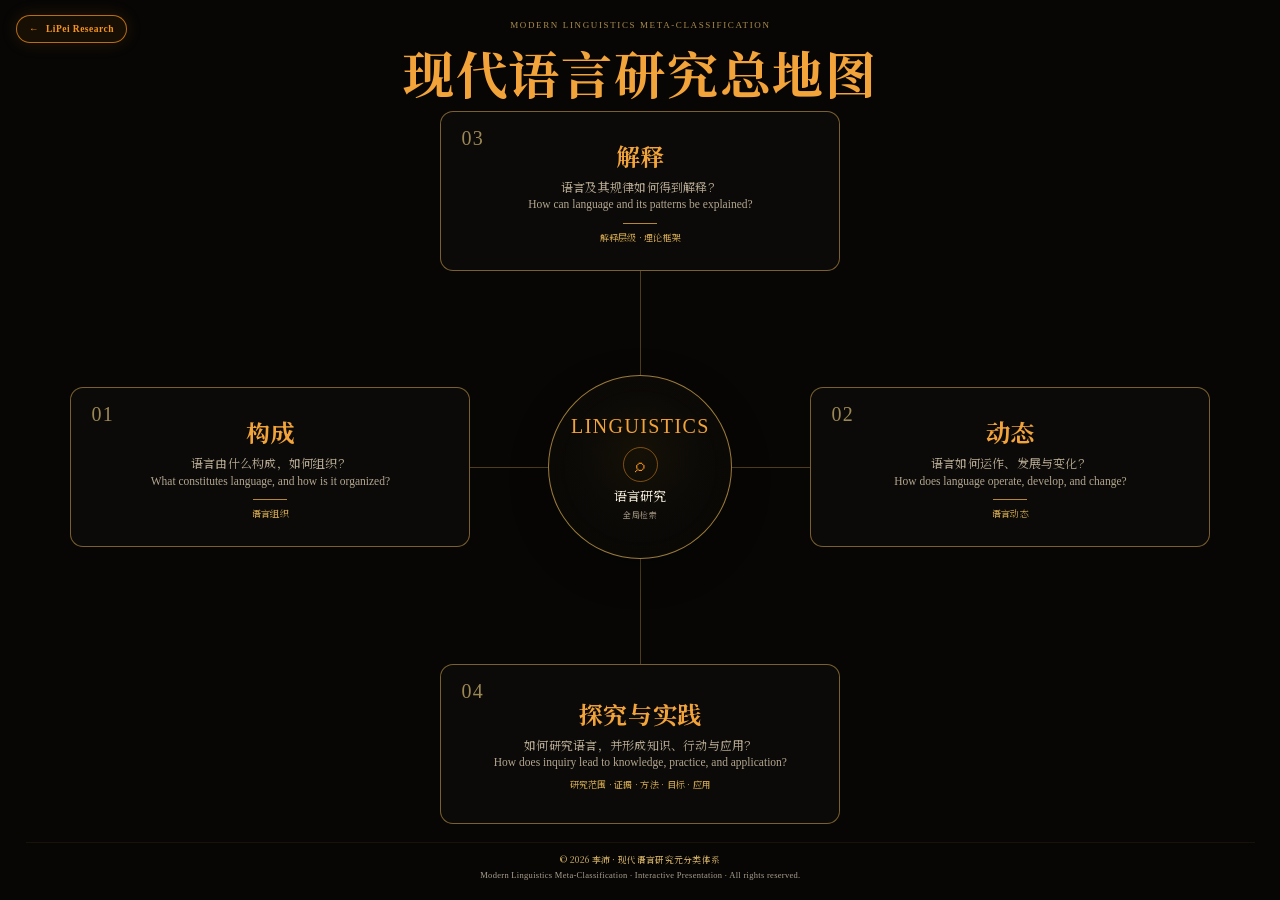
==== commit 6e40d482: "Use theme orange for map entry titles" ====
--- a/linguistics-map.html
+++ b/linguistics-map.html
@@ -153,7 +153,7 @@
 }
 .principle .q{
  font-family:var(--font-map-title);
- color:#f0e5d0;font-size:21px;font-weight:700;vertical-align:middle
+ color:var(--orange-soft);font-size:21px;font-weight:700;vertical-align:middle
 }
 .principle .qe{
  display:block;margin:5px 0 0;
@@ -994,7 +994,7 @@
  id:"root",zh:"理论框架 / 解释承诺",en:"Theoretical Frameworks / Explanatory Commitments",
  note:"“解释”入口回答“用什么总体理论视角解释语言”。本目录按主要解释承诺与理论谱系导航，而不是宣称各家族互斥。Psycholinguistics / Sociolinguistics / Neurolinguistics 属于研究领域或解释层级组合，不在这里假装成同类理论流派。",
  children:[
-  {id:"structuralist",zh:"结构主义传统",en:"Structuralist traditions",icon:"◇",note:"现代语言学的重要历史底盘。内部包含不同版本；布拉格学派本身就是 structural + functional 的桥接传统。",
+  {id:"structuralist",zh:"结构主义取向",en:"Structuralist approaches",icon:"◇",note:"现代语言学的重要历史底盘。内部包含不同版本；布拉格学派本身就是 structural + functional 的桥接传统。",
    children:[
     {id:"saussurean",zh:"索绪尔式结构主义",en:"Saussurean structuralism",icon:"◇",children:[
       {id:"relational_system",zh:"语言作为关系系统",en:"Language as a relational system",icon:"∞"},
@@ -1012,7 +1012,7 @@
     ]}
    ]},
 
-  {id:"formal_generative",zh:"形式主义 / 生成传统",en:"Formal / generative traditions",icon:"⌘",note:"核心承诺是：语言结构可以由明确的形式表示、规则、原则或约束系统描述。生成传统是其中影响最大的一支，但 Formal ≠ Generative。",
+  {id:"formal_generative",zh:"形式主义 / 生成取向",en:"Formal / generative approaches",icon:"⌘",note:"核心承诺是：语言结构可以由明确的形式表示、规则、原则或约束系统描述。生成传统是其中影响最大的一支，但 Formal ≠ Generative。",
    children:[
     {id:"generative_grammar",zh:"生成语法谱系",en:"Generative grammar lineage",icon:"⌘",children:[
       {id:"transformational_grammar",zh:"转换生成语法",en:"Transformational-Generative Grammar",icon:"↺"},
@@ -1030,7 +1030,7 @@
     {id:"optimality",zh:"最优性理论（领域型形式框架）",en:"Optimality Theory",icon:"≻",cross:true}
    ]},
 
-  {id:"functional",zh:"功能语言学传统",en:"Functional traditions",icon:"≋",note:"共同倾向：语言结构与交际功能、信息组织、语篇使用和跨语言功能压力有关；内部并非一个统一理论。",
+  {id:"functional",zh:"功能主义取向",en:"Functional approaches",icon:"≋",note:"共同倾向：语言结构与交际功能、信息组织、语篇使用和跨语言功能压力有关；内部并非一个统一理论。",
    children:[
     {id:"sfl",zh:"系统功能语言学",en:"Systemic Functional Linguistics",icon:"S",children:[
       {id:"metafunctions",zh:"三大元功能",en:"Metafunctional architecture",icon:"③",children:[
@@ -1050,7 +1050,7 @@
     {id:"givon",zh:"功能—类型学 / 语篇功能取向",en:"Functional-typological / discourse-functional approaches",icon:"G"}
    ]},
 
-  {id:"cognitive",zh:"认知语言学传统",en:"Cognitive Linguistics",icon:"◉",note:"核心承诺：语言与一般认知连续；意义、概念化、范畴化、注意和视角具有基础地位。它是一种理论传统，不等于 Psycholinguistics。",
+  {id:"cognitive",zh:"认知语言学取向",en:"Cognitive linguistic approaches",icon:"◉",note:"核心承诺：语言与一般认知连续；意义、概念化、范畴化、注意和视角具有基础地位。它是一种理论传统，不等于 Psycholinguistics。",
    children:[
     {id:"cognitive_grammar",zh:"认知语法",en:"Cognitive Grammar",icon:"C",children:[
       {id:"construal",zh:"识解 / 视角",en:"Construal",icon:"◐"},
@@ -1066,7 +1066,7 @@
     {id:"prototype_schema",zh:"原型 / 意象图式取向",en:"Prototype / image-schema approaches",icon:"◎"}
    ]},
 
-  {id:"usage_emergent",zh:"用法基础 / 涌现主义传统",en:"Usage-based / emergentist traditions",icon:"↗",note:"共同倾向：频率、经验、类推、学习、互动和历史使用能够塑造语言知识；但 Usage-based、Emergentism、Complex Systems 并非同义词。",
+  {id:"usage_emergent",zh:"用法基础 / 涌现主义取向",en:"Usage-based / emergentist approaches",icon:"↗",note:"共同倾向：频率、经验、类推、学习、互动和历史使用能够塑造语言知识；但 Usage-based、Emergentism、Complex Systems 并非同义词。",
    children:[
     {id:"usage_based",zh:"用法基础理论",en:"Usage-based theory",icon:"U",children:[
       {id:"frequency_entrenchment",zh:"频率 / 固化",en:"Frequency / entrenchment",icon:"≋"},
@@ -1079,7 +1079,7 @@
     {id:"complex_dynamic",zh:"复杂动态系统取向",en:"Complex Dynamic Systems approaches",icon:"⟳",cross:true}
    ]},
 
-  {id:"construction",zh:"构式语法家族",en:"Construction Grammar family",icon:"⊞",note:"共同核心：语言知识可用不同抽象层级的形式—意义/功能配对（constructions）表示。Construction Grammar ≠ Usage-based；部分构式理论高度 usage-based，部分则更形式化。",
+  {id:"construction",zh:"构式语法取向",en:"Constructionist approaches",icon:"⊞",note:"共同核心：语言知识可用不同抽象层级的形式—意义/功能配对（constructions）表示。Construction Grammar ≠ Usage-based；部分构式理论高度 usage-based，部分则更形式化。",
    children:[
     {id:"berkeley_cxg",zh:"伯克利构式语法",en:"Berkeley Construction Grammar",icon:"B"},
     {id:"cognitive_cxg",zh:"认知构式语法",en:"Cognitive Construction Grammar",icon:"G"},
